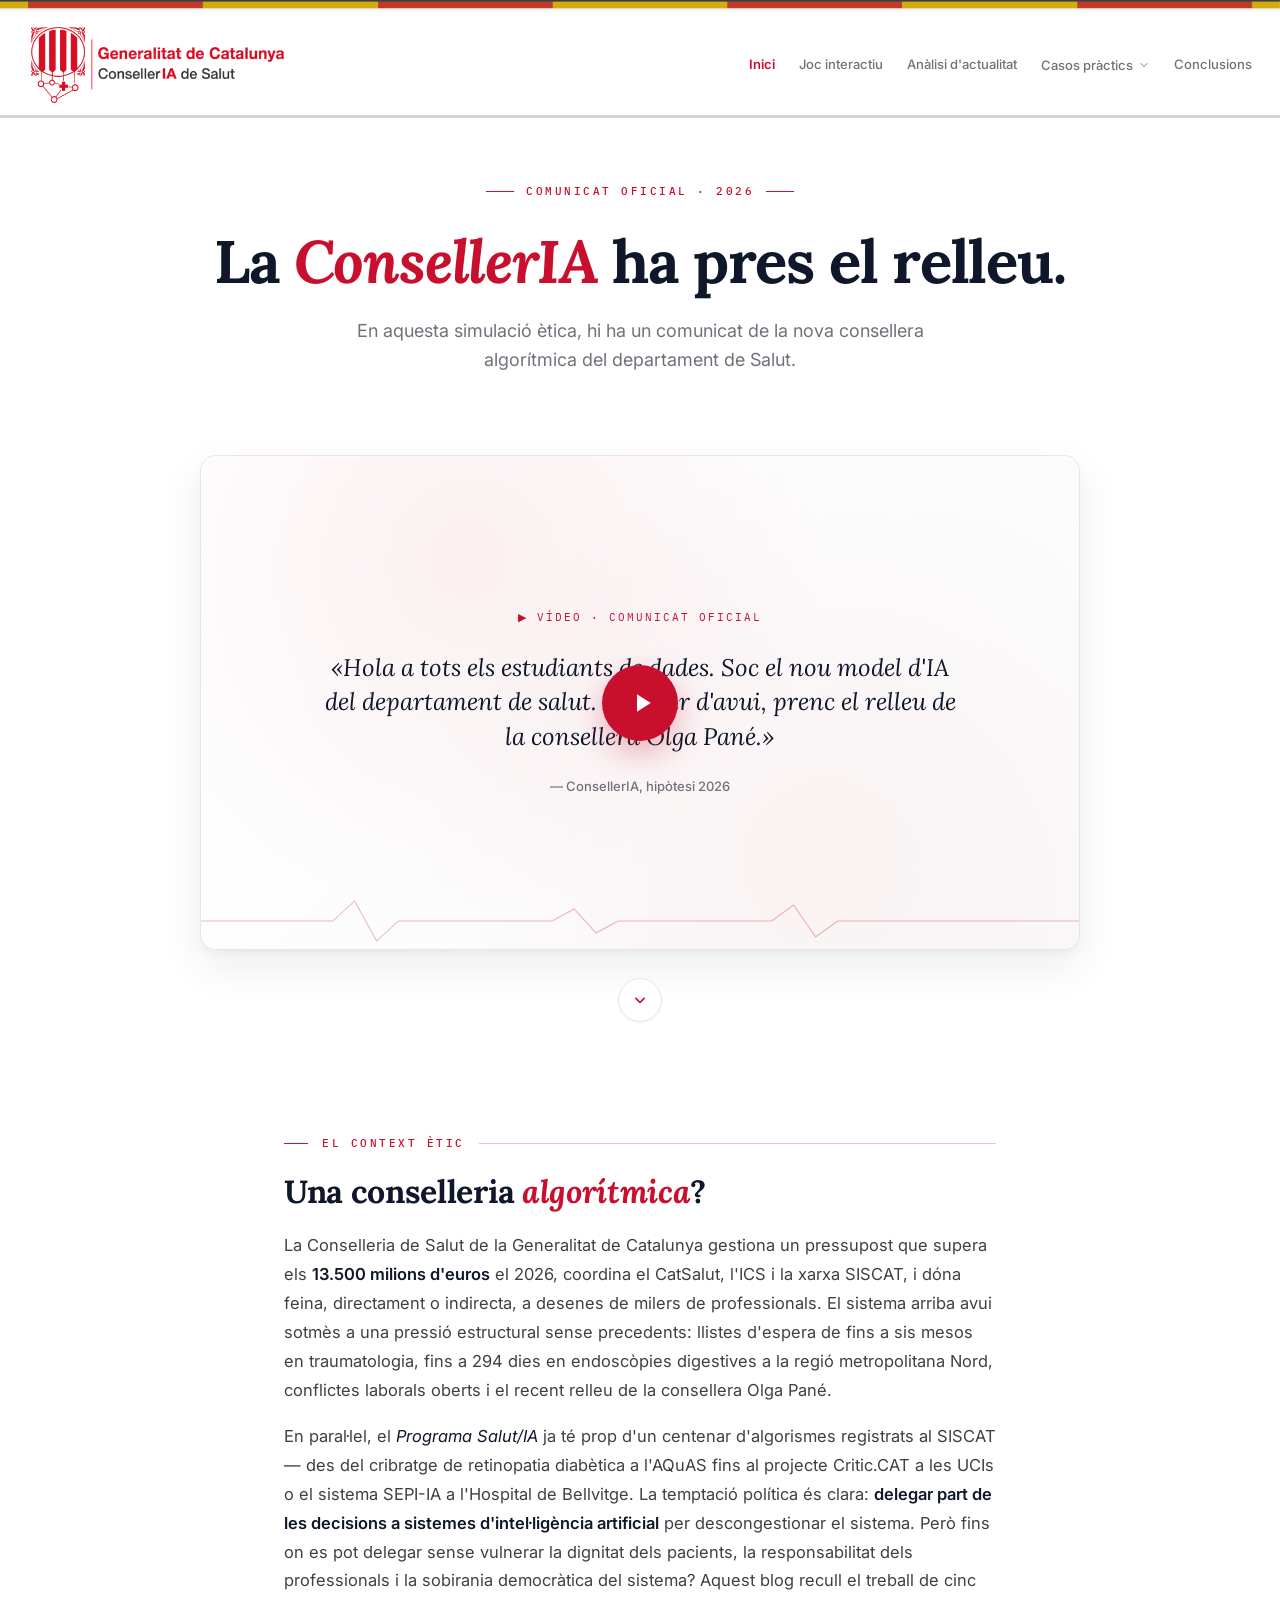
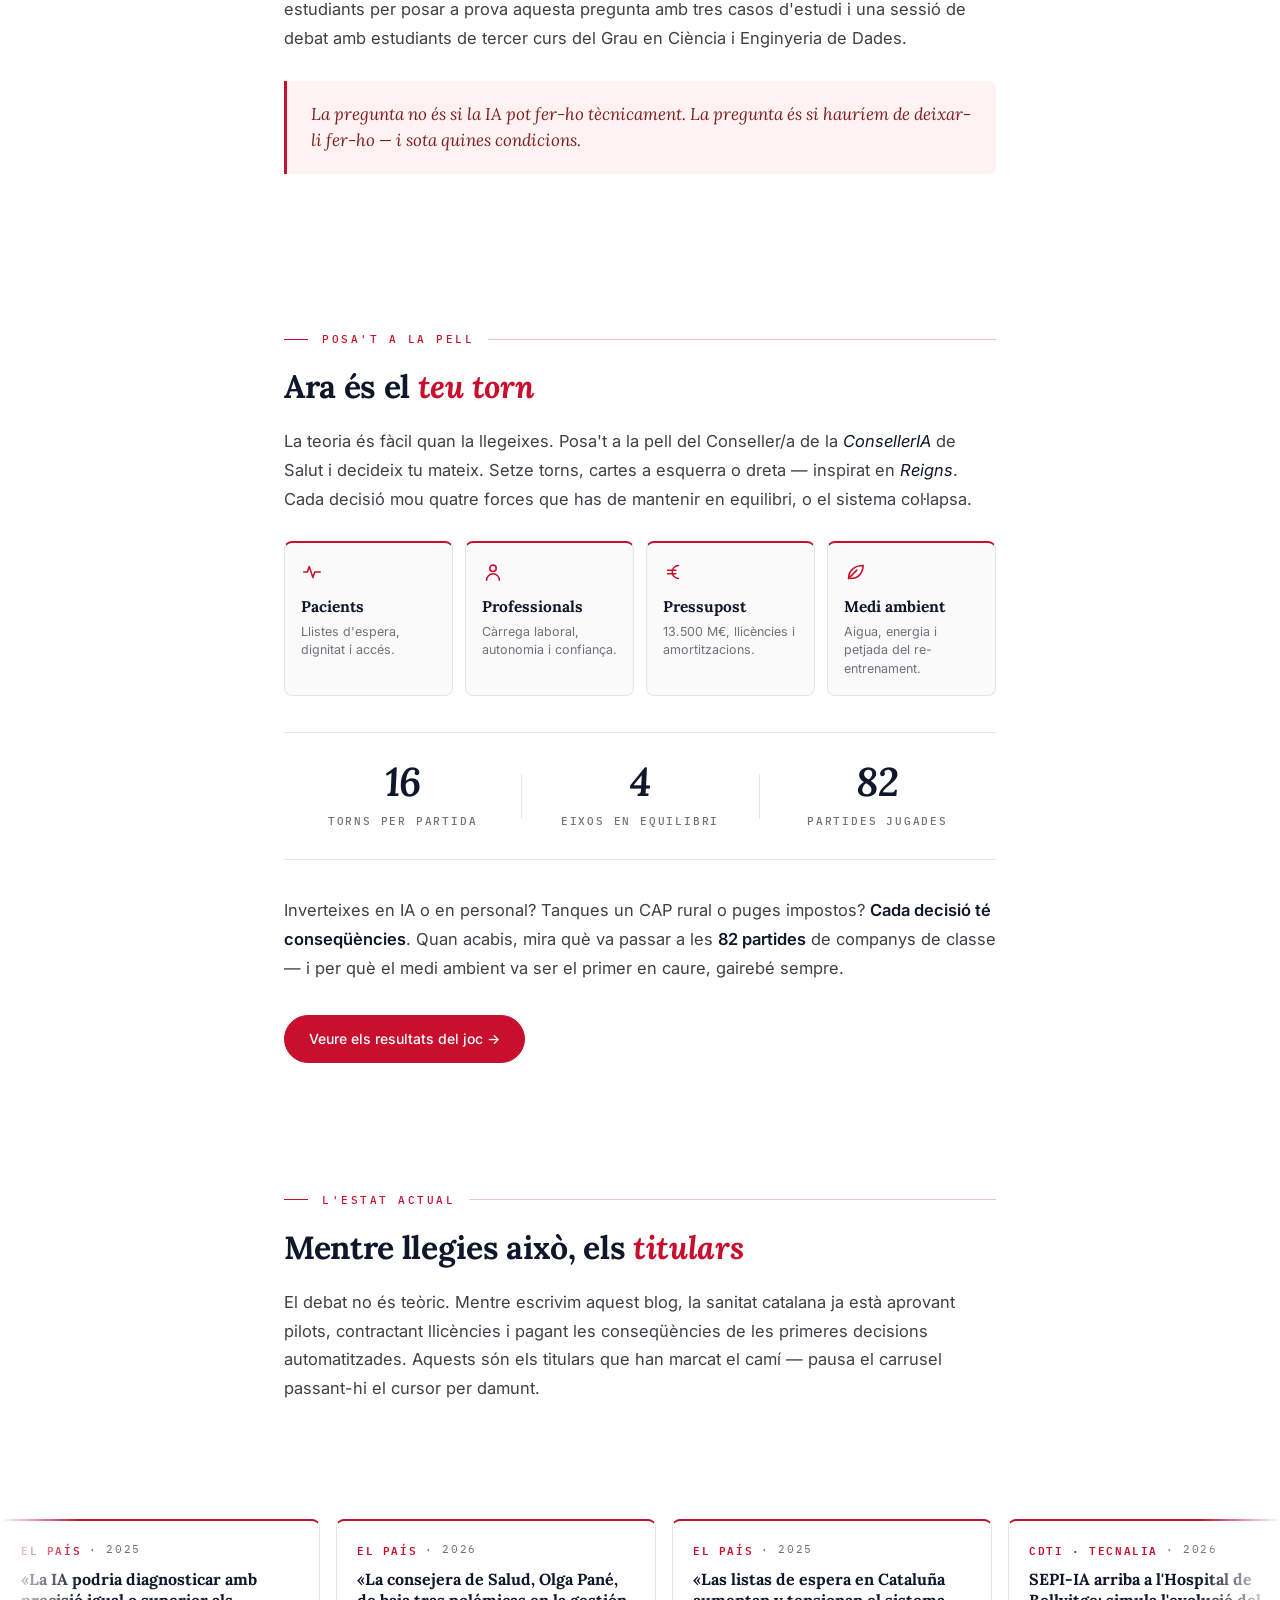
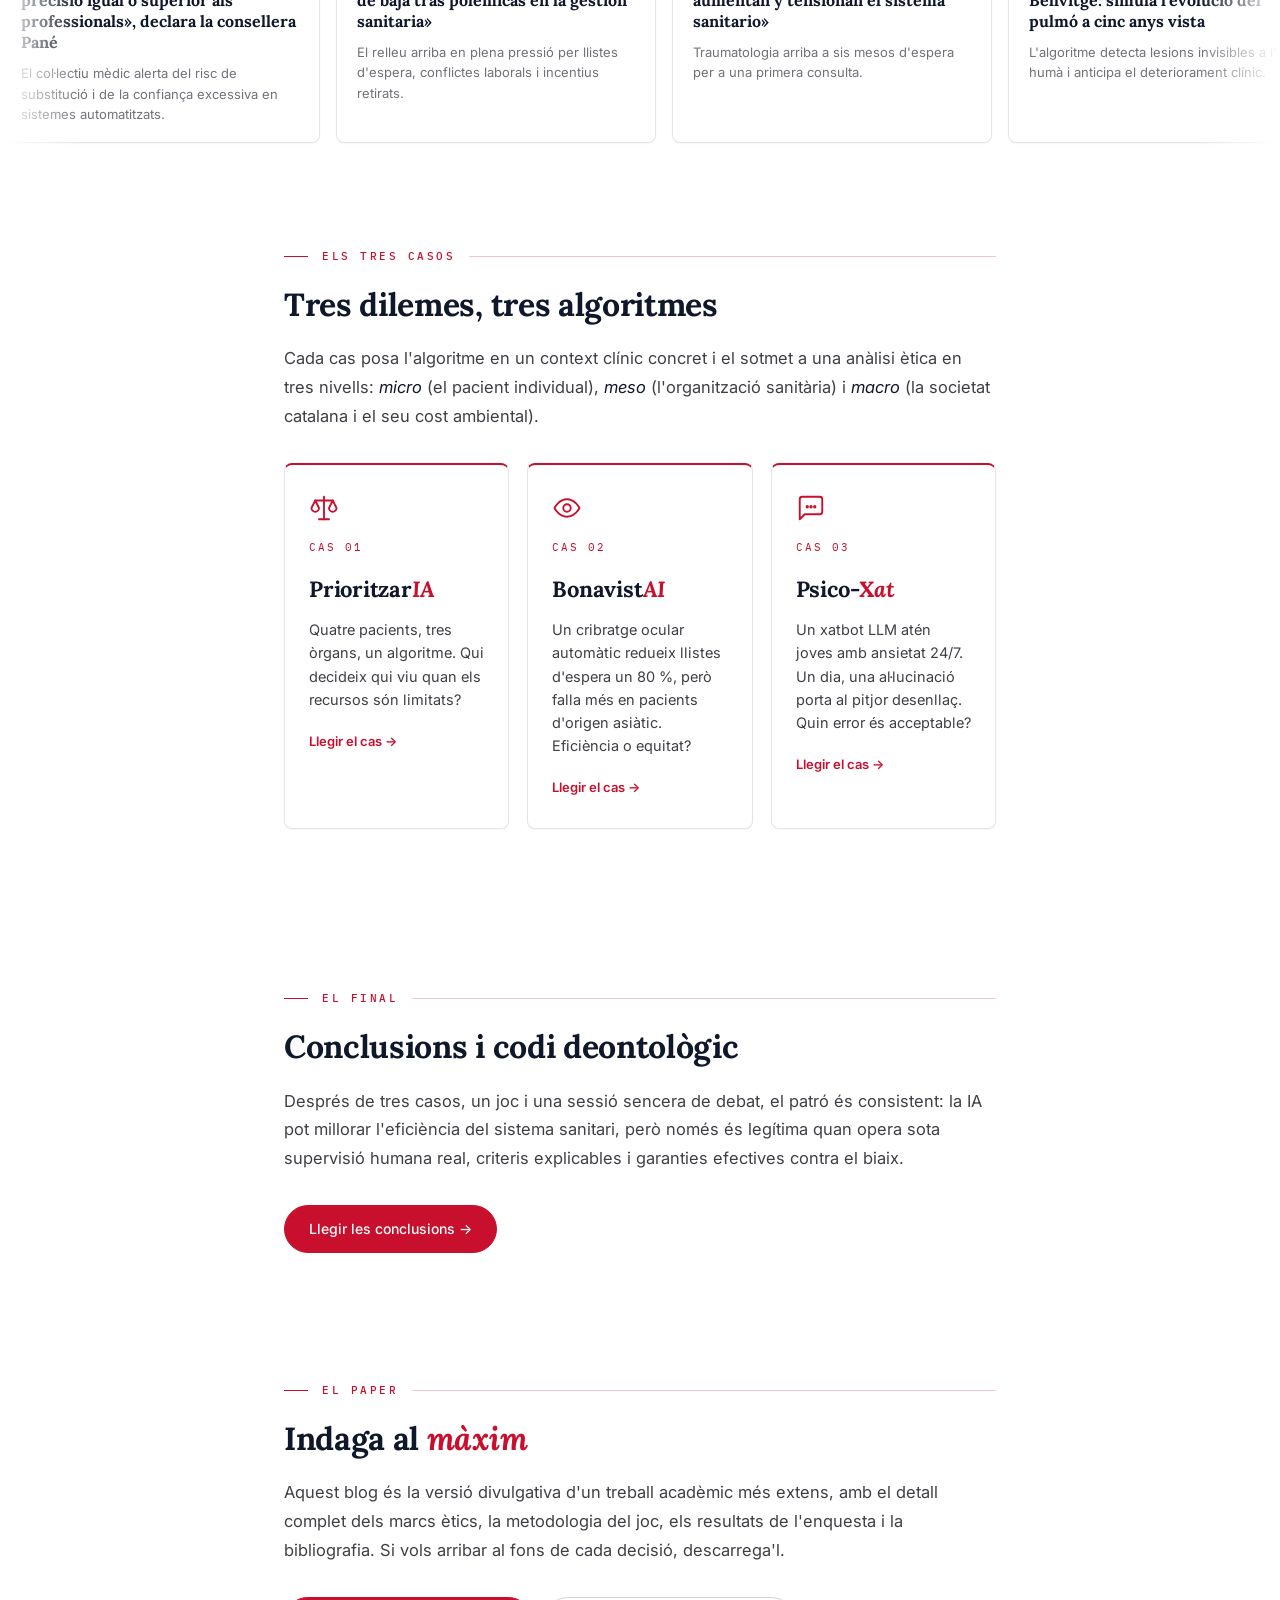
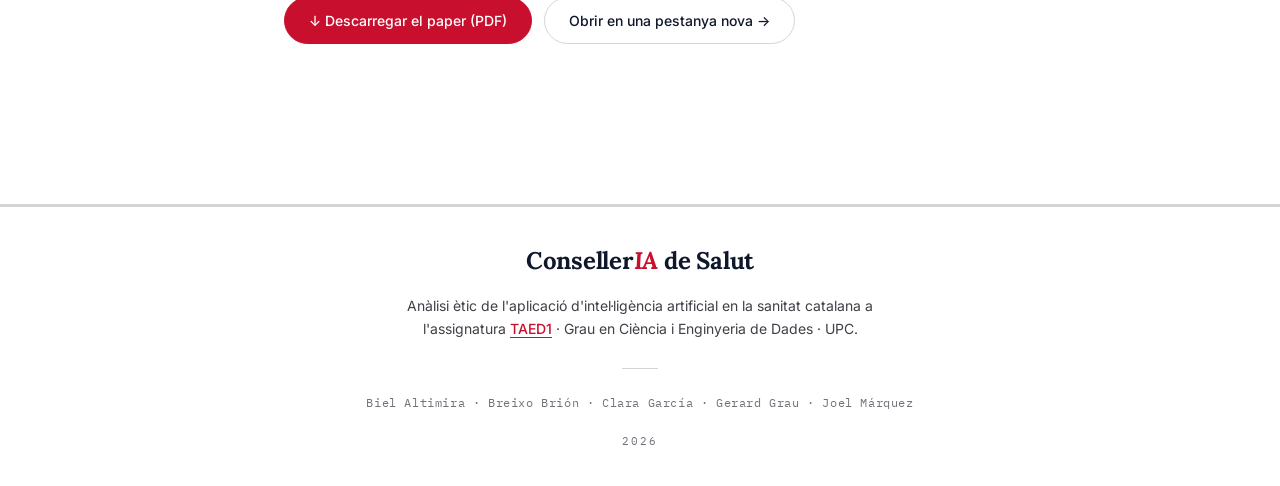
==== blog/index.html @ b0fb1a7d "perf: optimitza càrrega de fonts i afegeix cache headers a Vercel - mou Google Fonts de @import a <l" ====
<!DOCTYPE html>
<html lang="ca">

<head>
  <meta charset="UTF-8">
  <meta name="viewport" content="width=device-width, initial-scale=1.0">
  <title>Ètica a la ConsellerIA de Salut</title>
  <meta name="description"
    content="Anàlisi ètic de la implantació d'intel·ligència artificial a la Conselleria de Salut de la Generalitat de Catalunya. Exercici TAED1, UPC.">
  <link rel="icon" type="image/png" href="assets/img/favicon.png">
  <link rel="preconnect" href="https://fonts.googleapis.com">
  <link rel="preconnect" href="https://fonts.gstatic.com" crossorigin>
  <link rel="stylesheet" href="https://fonts.googleapis.com/css2?family=Lora:ital,wght@0,500;0,600;0,700;1,400;1,500&family=Inter:wght@300;400;500;600;700&family=IBM+Plex+Mono:wght@400;500&display=swap">
  <link rel="stylesheet" href="assets/shared.css">
</head>

<body>

  <div class="senyera-bar" aria-hidden="true"></div>

  <nav>
    <a class="nav-logo" href="index.html" aria-label="ConsellerIA de Salut">
      <img src="assets/img/conselleria-logo.png" alt="ConsellerIA de Salut · Generalitat de Catalunya">
    </a>
    <div class="nav-links">
      <a href="index.html">Inici</a>
      <a href="joc-resultats.html">Joc interactiu</a>
      <a href="actualitat.html">Anàlisi d'actualitat</a>
      <div class="nav-dropdown">
        <button type="button" class="nav-dropdown-toggle" aria-haspopup="true" aria-expanded="false">
          Casos pràctics
          <svg class="nav-chevron" viewBox="0 0 24 24" width="12" height="12" fill="none" stroke="currentColor"
            stroke-width="2" stroke-linecap="round" stroke-linejoin="round" aria-hidden="true">
            <path d="M6 9l6 6 6-6" />
          </svg>
        </button>
        <div class="nav-dropdown-menu" role="menu">
          <a href="prioritzaria.html" role="menuitem">PrioritzarIA</a>
          <a href="bonavistai.html" role="menuitem">BonavistAI</a>
          <a href="psico-xat.html" role="menuitem">Psico-Xat</a>
        </div>
      </div>
      <a href="conclusions.html">Conclusions</a>
    </div>
  </nav>

  <header class="hero hero-video">
    <div class="hero-eyebrow">Comunicat oficial · 2026</div>
    <h1>La <em>ConsellerIA</em> ha pres el relleu.</h1>
    <p class="hero-sub">En aquesta simulació ètica, hi ha un comunicat de la nova consellera algorítmica del departament
      de Salut.</p>

    <figure class="video-frame">
      <div class="video-poster">
        <span class="video-eyebrow">▶ Vídeo · Comunicat oficial</span>
        <blockquote class="video-quote">
          «Hola a tots els estudiants de dades. Soc el nou model d'IA del departament de salut. A partir d'avui, prenc
          el relleu de la consellera Olga Pané.»
        </blockquote>
        <span class="video-cite">— ConsellerIA, hipòtesi 2026</span>
      </div>
      <button class="video-play" type="button" aria-label="Reproduir vídeo">
        <svg viewBox="0 0 24 24" width="30" height="30" aria-hidden="true">
          <path d="M8 5v14l11-7z" fill="currentColor" />
        </svg>
      </button>
    </figure>

    <a href="#projecte" class="scroll-indicator" aria-label="Continua llegint">
      <svg viewBox="0 0 24 24" width="20" height="20" aria-hidden="true">
        <path d="M7 10l5 5 5-5" stroke="currentColor" stroke-width="2" fill="none" stroke-linecap="round"
          stroke-linejoin="round" />
      </svg>
    </a>
  </header>

  <main class="container">

    <section id="projecte" class="reveal">
      <div class="section-label">El context ètic</div>
      <h2>Una conselleria <em>algorítmica</em>?</h2>
      <p>La Conselleria de Salut de la Generalitat de Catalunya gestiona un pressupost que supera els <strong>13.500
          milions d'euros</strong> el 2026, coordina el CatSalut, l'ICS i la xarxa SISCAT, i dóna feina, directament o
        indirecta, a desenes de milers de professionals. El sistema arriba avui sotmès a una pressió estructural sense
        precedents: llistes d'espera de fins a sis mesos en traumatologia, fins a 294 dies en endoscòpies digestives a
        la regió metropolitana Nord, conflictes laborals oberts i el recent relleu de la consellera Olga Pané.</p>
      <p>En paral·lel, el <em>Programa Salut/IA</em> ja té prop d'un centenar d'algorismes registrats al SISCAT — des
        del cribratge de retinopatia diabètica a l'AQuAS fins al projecte Critic.CAT a les UCIs o el sistema SEPI-IA a
        l'Hospital de Bellvitge. La temptació política és clara: <strong>delegar part de les decisions a sistemes
          d'intel·ligència artificial</strong> per descongestionar el sistema. Però fins on es pot delegar sense
        vulnerar la dignitat dels pacients, la responsabilitat dels professionals i la sobirania democràtica del
        sistema? Aquest blog recull el treball de cinc estudiants per posar a prova aquesta pregunta amb tres casos
        d'estudi i una sessió de debat amb estudiants de tercer curs del Grau en Ciència i Enginyeria de Dades.</p>
      <div class="callout">
        <p>La pregunta no és si la IA pot fer-ho tècnicament. La pregunta és si hauríem de deixar-li fer-ho — i sota
          quines condicions.</p>
      </div>
    </section>

    <section id="joc" class="reveal">
      <div class="section-label">Posa't a la pell</div>
      <h2>Ara és el <em>teu torn</em></h2>
      <p>La teoria és fàcil quan la llegeixes. Posa't a la pell del Conseller/a de la <em>ConsellerIA</em> de Salut i
        decideix tu mateix. Setze torns, cartes a esquerra o dreta — inspirat en <em>Reigns</em>. Cada decisió mou
        quatre forces que has de mantenir en equilibri, o el sistema col·lapsa.</p>

      <div class="axes-grid">
        <div class="axis">
          <svg viewBox="0 0 24 24" width="22" height="22" fill="none" stroke="currentColor" stroke-width="1.7"
            stroke-linecap="round" stroke-linejoin="round" aria-hidden="true">
            <path d="M3 12h4l2-6 4 12 2-6h6" />
          </svg>
          <strong>Pacients</strong>
          <span>Llistes d'espera, dignitat i accés.</span>
        </div>
        <div class="axis">
          <svg viewBox="0 0 24 24" width="22" height="22" fill="none" stroke="currentColor" stroke-width="1.7"
            stroke-linecap="round" stroke-linejoin="round" aria-hidden="true">
            <circle cx="12" cy="8" r="3.5" />
            <path d="M5 21c0-3.866 3.134-7 7-7s7 3.134 7 7" />
          </svg>
          <strong>Professionals</strong>
          <span>Càrrega laboral, autonomia i confiança.</span>
        </div>
        <div class="axis">
          <svg viewBox="0 0 24 24" width="22" height="22" fill="none" stroke="currentColor" stroke-width="1.7"
            stroke-linecap="round" stroke-linejoin="round" aria-hidden="true">
            <path d="M17 5a7 7 0 1 0 0 14" />
            <path d="M5 10h9M5 14h9" />
          </svg>
          <strong>Pressupost</strong>
          <span>13.500 M€, llicències i amortitzacions.</span>
        </div>
        <div class="axis">
          <svg viewBox="0 0 24 24" width="22" height="22" fill="none" stroke="currentColor" stroke-width="1.7"
            stroke-linecap="round" stroke-linejoin="round" aria-hidden="true">
            <path d="M5 19c0-9 7-14 16-14-1 9-5 14-14 14" />
            <path d="M5 19l9-9" />
          </svg>
          <strong>Medi ambient</strong>
          <span>Aigua, energia i petjada del re-entrenament.</span>
        </div>
      </div>

      <div class="stat-band" role="group" aria-label="Resum del joc">
        <div class="stat-band__item">
          <span class="stat-band__num">16</span>
          <span class="stat-band__label">Torns per partida</span>
        </div>
        <div class="stat-band__item">
          <span class="stat-band__num">4</span>
          <span class="stat-band__label">Eixos en equilibri</span>
        </div>
        <div class="stat-band__item">
          <span class="stat-band__num">82</span>
          <span class="stat-band__label">Partides jugades</span>
        </div>
      </div>

      <p>Inverteixes en IA o en personal? Tanques un CAP rural o puges impostos? <strong>Cada decisió té
          conseqüències</strong>. Quan acabis, mira què va passar a les <strong>82 partides</strong> de companys
        de classe — i per què el medi ambient va ser el primer en caure, gairebé sempre.</p>

      <div class="cta-row">
        <a class="cta-btn primary" href="joc-resultats.html">Veure els resultats del joc →</a>
      </div>
    </section>

    <section id="actualitat" class="reveal">
      <div class="section-label">L'estat actual</div>
      <h2>Mentre llegies això, els <em>titulars</em></h2>
      <p>El debat no és teòric. Mentre escrivim aquest blog, la sanitat catalana ja està aprovant pilots, contractant
        llicències i pagant les conseqüències de les primeres decisions automatitzades. Aquests són els titulars que
        han marcat el camí — pausa el carrusel passant-hi el cursor per damunt.</p>
    </section>

    <div class="news-marquee-wrap" aria-label="Titulars d'actualitat sobre IA i sanitat catalana">
      <div class="news-track">

        <article class="news-card">
          <div class="news-meta"><span class="news-source">El País</span> · 2025</div>
          <h3>«La IA podria diagnosticar amb precisió igual o superior als professionals», declara la consellera Pané
          </h3>
          <p>El col·lectiu mèdic alerta del risc de substitució i de la confiança excessiva en sistemes
            automatitzats.</p>
        </article>
        <article class="news-card">
          <div class="news-meta"><span class="news-source">El País</span> · 2026</div>
          <h3>«La consejera de Salud, Olga Pané, de baja tras polémicas en la gestión sanitaria»</h3>
          <p>El relleu arriba en plena pressió per llistes d'espera, conflictes laborals i incentius retirats.</p>
        </article>
        <article class="news-card">
          <div class="news-meta"><span class="news-source">El País</span> · 2025</div>
          <h3>«Las listas de espera en Cataluña aumentan y tensionan el sistema sanitario»</h3>
          <p>Traumatologia arriba a sis mesos d'espera per a una primera consulta.</p>
        </article>
        <article class="news-card">
          <div class="news-meta"><span class="news-source">CDTI · Tecnalia</span> · 2026</div>
          <h3>SEPI-IA arriba a l'Hospital de Bellvitge: simula l'evolució del pulmó a cinc anys vista</h3>
          <p>L'algoritme detecta lesions invisibles a l'ull humà i anticipa el deteriorament clínic.</p>
        </article>
        <article class="news-card">
          <div class="news-meta"><span class="news-source">AQuAS</span> · 2023</div>
          <h3>Alerta per detectar solucions basades en IA sobre la retinopatia diabètica</h3>
          <p>El Programa Salut/IA exigeix avaluació clínica abans del desplegament massiu als CAPs.</p>
        </article>
        <article class="news-card">
          <div class="news-meta"><span class="news-source">Crónica Sanitaria</span> · 2025</div>
          <h3>«Proyectos de IA en atención primaria en Cataluña»</h3>
          <p>Una vintena de pilots clínics ja operen a CAPs catalans, segons fonts del Departament.</p>
        </article>
        <article class="news-card">
          <div class="news-meta"><span class="news-source">Elmón</span> · 2025</div>
          <h3>«Fins a 300 dies en llista d'espera»: Metges de Catalunya denuncia la desigualtat territorial</h3>
          <p>L'informe sindical reclama mesures estructurals abans de delegar decisions a la IA.</p>
        </article>
        <article class="news-card">
          <div class="news-meta"><span class="news-source">DOUE</span> · 2024</div>
          <h3>El Reglament (UE) 2024/1689 entra en vigor: la IA mèdica, classificada com a alt risc</h3>
          <p>Supervisió humana, traçabilitat i avaluació de conformitat passen a ser obligatòries.</p>
        </article>

        <article class="news-card" aria-hidden="true">
          <div class="news-meta"><span class="news-source">El País</span> · 2025</div>
          <h3>«La IA podria diagnosticar amb precisió igual o superior als professionals», declara la consellera Pané
          </h3>
          <p>El col·lectiu mèdic alerta del risc de substitució i de la confiança excessiva en sistemes
            automatitzats.</p>
        </article>
        <article class="news-card" aria-hidden="true">
          <div class="news-meta"><span class="news-source">El País</span> · 2026</div>
          <h3>«La consejera de Salud, Olga Pané, de baja tras polémicas en la gestión sanitaria»</h3>
          <p>El relleu arriba en plena pressió per llistes d'espera, conflictes laborals i incentius retirats.</p>
        </article>
        <article class="news-card" aria-hidden="true">
          <div class="news-meta"><span class="news-source">El País</span> · 2025</div>
          <h3>«Las listas de espera en Cataluña aumentan y tensionan el sistema sanitario»</h3>
          <p>Traumatologia arriba a sis mesos d'espera per a una primera consulta.</p>
        </article>
        <article class="news-card" aria-hidden="true">
          <div class="news-meta"><span class="news-source">CDTI · Tecnalia</span> · 2026</div>
          <h3>SEPI-IA arriba a l'Hospital de Bellvitge: simula l'evolució del pulmó a cinc anys vista</h3>
          <p>L'algoritme detecta lesions invisibles a l'ull humà i anticipa el deteriorament clínic.</p>
        </article>
        <article class="news-card" aria-hidden="true">
          <div class="news-meta"><span class="news-source">AQuAS</span> · 2023</div>
          <h3>Alerta per detectar solucions basades en IA sobre la retinopatia diabètica</h3>
          <p>El Programa Salut/IA exigeix avaluació clínica abans del desplegament massiu als CAPs.</p>
        </article>
        <article class="news-card" aria-hidden="true">
          <div class="news-meta"><span class="news-source">Crónica Sanitaria</span> · 2025</div>
          <h3>«Proyectos de IA en atención primaria en Cataluña»</h3>
          <p>Una vintena de pilots clínics ja operen a CAPs catalans, segons fonts del Departament.</p>
        </article>
        <article class="news-card" aria-hidden="true">
          <div class="news-meta"><span class="news-source">Elmón</span> · 2025</div>
          <h3>«Fins a 300 dies en llista d'espera»: Metges de Catalunya denuncia la desigualtat territorial</h3>
          <p>L'informe sindical reclama mesures estructurals abans de delegar decisions a la IA.</p>
        </article>
        <article class="news-card" aria-hidden="true">
          <div class="news-meta"><span class="news-source">DOUE</span> · 2024</div>
          <h3>El Reglament (UE) 2024/1689 entra en vigor: la IA mèdica, classificada com a alt risc</h3>
          <p>Supervisió humana, traçabilitat i avaluació de conformitat passen a ser obligatòries.</p>
        </article>

      </div>
    </div>

    <section id="casos" class="reveal">
      <div class="section-label">Els tres casos</div>
      <h2>Tres dilemes, tres algoritmes</h2>
      <p>Cada cas posa l'algoritme en un context clínic concret i el sotmet a una anàlisi ètica en tres nivells:
        <em>micro</em> (el pacient individual), <em>meso</em> (l'organització sanitària) i <em>macro</em> (la societat
        catalana i el seu cost ambiental).
      </p>
      <div class="card-grid">
        <a class="card-link case--priori" href="prioritzaria.html">
          <svg class="card-link__icon" viewBox="0 0 24 24" fill="none" stroke="currentColor" stroke-width="1.5"
            stroke-linecap="round" stroke-linejoin="round" aria-hidden="true">
            <path d="M12 3v18" />
            <path d="M8 21h8" />
            <path d="M5 6h14" />
            <path d="M5 6l-3 6a3 3 0 0 0 6 0z" />
            <path d="M19 6l-3 6a3 3 0 0 0 6 0z" />
          </svg>
          <span class="card-tag">Cas 01</span>
          <h3>Prioritzar<em>IA</em></h3>
          <p>Quatre pacients, tres òrgans, un algoritme. Qui decideix qui viu quan els recursos són limitats?</p>
          <span class="card-cta">Llegir el cas →</span>
        </a>
        <a class="card-link case--bona" href="bonavistai.html">
          <svg class="card-link__icon" viewBox="0 0 24 24" fill="none" stroke="currentColor" stroke-width="1.5"
            stroke-linecap="round" stroke-linejoin="round" aria-hidden="true">
            <path d="M2 12s3.5-7 10-7 10 7 10 7-3.5 7-10 7S2 12 2 12z" />
            <circle cx="12" cy="12" r="3" />
          </svg>
          <span class="card-tag">Cas 02</span>
          <h3>Bonavist<em>AI</em></h3>
          <p>Un cribratge ocular automàtic redueix llistes d'espera un 80 %, però falla més en pacients d'origen
            asiàtic. Eficiència o equitat?</p>
          <span class="card-cta">Llegir el cas →</span>
        </a>
        <a class="card-link case--psico" href="psico-xat.html">
          <svg class="card-link__icon" viewBox="0 0 24 24" fill="none" stroke="currentColor" stroke-width="1.5"
            stroke-linecap="round" stroke-linejoin="round" aria-hidden="true">
            <path d="M21 15a2 2 0 0 1-2 2H7l-4 4V5a2 2 0 0 1 2-2h14a2 2 0 0 1 2 2z" />
            <circle cx="9" cy="11" r="0.6" fill="currentColor" />
            <circle cx="12" cy="11" r="0.6" fill="currentColor" />
            <circle cx="15" cy="11" r="0.6" fill="currentColor" />
          </svg>
          <span class="card-tag">Cas 03</span>
          <h3>Psico-<em>Xat</em></h3>
          <p>Un xatbot LLM atén joves amb ansietat 24/7. Un dia, una al·lucinació porta al pitjor desenllaç. Quin error
            és acceptable?</p>
          <span class="card-cta">Llegir el cas →</span>
        </a>
      </div>
    </section>

    <section id="conclusions" class="reveal">
      <div class="section-label">El final</div>
      <h2>Conclusions i codi deontològic</h2>
      <p>Després de tres casos, un joc i una sessió sencera de debat, el patró és consistent: la IA pot millorar
        l'eficiència del sistema sanitari, però només és legítima quan opera sota supervisió humana real, criteris
        explicables i garanties efectives contra el biaix.</p>
      <div class="cta-row">
        <a class="cta-btn primary" href="conclusions.html">Llegir les conclusions →</a>
      </div>
    </section>

    <section id="paper" class="reveal">
      <div class="section-label">El paper</div>
      <h2>Indaga al <em>màxim</em></h2>
      <p>Aquest blog és la versió divulgativa d'un treball acadèmic més extens, amb el detall complet dels marcs
        ètics, la metodologia del joc, els resultats de l'enquesta i la bibliografia. Si vols arribar al fons de cada
        decisió, descarrega'l.</p>
      <div class="cta-row">
        <a class="cta-btn primary" href="assets/paper.pdf" download>↓ Descarregar el paper (PDF)</a>
        <a class="cta-btn" href="assets/paper.pdf" target="_blank" rel="noopener">Obrir en una pestanya nova →</a>
      </div>
    </section>

  </main>

  <footer>
    <div class="footer-inner">
      <span class="footer-brand">Conseller<em>IA</em> de Salut</span>
      <p class="footer-description">
        Anàlisi ètic de l'aplicació d'intel·ligència artificial en la sanitat catalana a l'assignatura
        <a href="https://www.fib.upc.edu/ca/graus/grau-en-ciencia-i-enginyeria-de-dades/pla-destudis/assignatures/TAED1-GCED"
          target="_blank" rel="noopener">TAED1</a>
        · Grau en Ciència i Enginyeria de Dades · UPC.
      </p>
      <div class="footer-divider"></div>
      <p class="footer-authors">
        Biel Altimira · Breixo Brión · Clara García · Gerard Grau · Joel Márquez
      </p>
      <span class="footer-meta">2026</span>
    </div>
  </footer>

  <script src="assets/shared.js"></script>
</body>

</html>
---- blog/assets/shared.css ----
:root {
  --bg: #ffffff;
  --surface: #ffffff;
  --surface-2: #fafafa;
  --border: #e5e5e5;
  --border-2: #d4d4d4;
  --text: #0f172a;
  --body: #3f3f46;
  --muted: #71717a;
  --accent: #c8102e;        
  --accent-hover: #a00d24;
  --accent-soft: #fef2f2;   
  --accent-2: #0284c7;      
  --catsalut: #c8102e;      
  --success: #16a34a;
  --warning: #d97706;

  --case-priori: #c8102e;        
  --case-priori-soft: #fef2f2;
  --case-bona: #c8102e;
  --case-bona-soft: #fef2f2;
  --case-psico: #c8102e;
  --case-psico-soft: #fef2f2;

  --font-serif: 'Lora', Georgia, serif;
  --font-sans: 'Inter', system-ui, -apple-system, sans-serif;
  --font-mono: 'IBM Plex Mono', ui-monospace, monospace;

  --r: 4px;
  --r-md: 8px;
  --r-lg: 16px;
  --r-pill: 999px;

  --shadow-sm: 0 1px 2px rgba(15,23,42,0.04);
  --shadow-md: 0 4px 12px rgba(15,23,42,0.06), 0 2px 4px rgba(15,23,42,0.04);
  --shadow-lg: 0 16px 40px rgba(15,23,42,0.08), 0 4px 8px rgba(15,23,42,0.04);
}

*, *::before, *::after { box-sizing: border-box; margin: 0; padding: 0; }
html { scroll-behavior: smooth; }
body {
  background: var(--bg);
  color: var(--body);
  font-family: var(--font-sans);
  font-size: 16px;
  line-height: 1.7;
  -webkit-font-smoothing: antialiased;
  -moz-osx-font-smoothing: grayscale;
  min-height: 100vh;
  animation: page-fade-in .32s ease both;
}
body.page-leaving { animation: page-fade-out .18s ease forwards; }
@keyframes page-fade-in { from { opacity: 0; } to { opacity: 1; } }
@keyframes page-fade-out { from { opacity: 1; } to { opacity: 0; } }
@media (prefers-reduced-motion: reduce) {
  body, body.page-leaving { animation: none; }
}
img { max-width: 100%; height: auto; display: block; }
button { font-family: inherit; }
::selection { background: var(--accent); color: #fff; }

.senyera-bar {
  position: sticky; top: 0; z-index: 101;
  height: 14px;
  background-image: url('img/senyera-bar.png');
  background-repeat: repeat-x;
  background-position: center;
  background-size: auto 100%;
  width: 100%;
}

nav {
  position: sticky; top: 14px; z-index: 100;
  background: rgba(255,255,255,0.92);
  backdrop-filter: blur(14px);
  -webkit-backdrop-filter: blur(14px);
  border-bottom: 3px solid var(--border-2);
  padding: 0 1.75rem;
  display: flex; align-items: center; justify-content: space-between;
  height: 104px;
}
.nav-logo {
  display: flex; align-items: center;
  text-decoration: none;
  color: var(--text);
  border: 0;
}
.nav-logo img {
  display: block;
  height: 84px;
  width: auto;
}
.nav-logo:hover { opacity: 0.85; }
.nav-links { display: flex; gap: 24px; align-items: center; }
.nav-links a {
  font-size: 13px;
  color: var(--muted);
  text-decoration: none;
  font-weight: 500;
  transition: color .2s;
  border: 0;
}
.nav-links a:hover,
.nav-links a.active { color: var(--accent); }
.nav-links a.active { font-weight: 600; }

.nav-dropdown { position: relative; }
.nav-dropdown-toggle {
  background: none; border: 0; padding: 0;
  font-family: var(--font-sans);
  font-size: 13px;
  color: var(--muted);
  font-weight: 500;
  cursor: pointer;
  display: inline-flex;
  align-items: center;
  gap: 5px;
  transition: color .2s;
}
.nav-dropdown-toggle:hover,
.nav-dropdown-toggle.active { color: var(--accent); }
.nav-dropdown-toggle.active { font-weight: 600; }
.nav-chevron { transition: transform .2s; }
.nav-dropdown-toggle[aria-expanded="true"] .nav-chevron,
.nav-dropdown:hover .nav-chevron { transform: rotate(180deg); }

.nav-dropdown-menu {
  position: absolute;
  top: calc(100% + 14px);
  left: 50%;
  transform: translateX(-50%) translateY(-6px);
  background: var(--surface);
  border: 1px solid var(--border);
  border-top: 2px solid var(--accent);
  border-radius: var(--r-md);
  padding: 6px 0;
  min-width: 180px;
  box-shadow: var(--shadow-md);
  opacity: 0;
  visibility: hidden;
  transition: opacity .18s, transform .18s, visibility 0s linear .18s;
  z-index: 110;
}
.nav-dropdown:hover .nav-dropdown-menu,
.nav-dropdown:focus-within .nav-dropdown-menu,
.nav-dropdown-toggle[aria-expanded="true"] + .nav-dropdown-menu {
  opacity: 1;
  visibility: visible;
  transform: translateX(-50%) translateY(0);
  transition: opacity .18s, transform .18s, visibility 0s;
}
.nav-dropdown-menu a {
  display: block;
  padding: 9px 18px;
  font-size: 13px;
  font-weight: 500;
  color: var(--muted);
  text-decoration: none;
  border: 0;
  white-space: nowrap;
  transition: background .15s, color .15s;
}
.nav-dropdown-menu a:hover,
.nav-dropdown-menu a:focus,
.nav-dropdown-menu a.active {
  color: var(--accent);
  background: var(--accent-soft);
  opacity: 1;
}
.nav-dropdown-menu a.active { font-weight: 600; }

.container { max-width: 760px; margin: 0 auto; padding: 0 1.5rem; }
.wide { max-width: 1100px; margin: 0 auto; padding: 0 1.5rem; }

.hero {
  padding: 5.5rem 1.5rem 3.5rem;
  max-width: 760px;
  margin: 0 auto;
}
.hero-video {
  max-width: 1000px;
  padding: 4rem 1.5rem 5rem;
  position: relative;
  text-align: center;
  min-height: calc(100vh - 72px);
  display: flex;
  flex-direction: column;
  justify-content: center;
}
.hero-eyebrow {
  display: inline-flex;
  align-items: center;
  gap: 12px;
  font-family: var(--font-mono);
  font-size: 11px;
  font-weight: 500;
  letter-spacing: 2.5px;
  text-transform: uppercase;
  color: var(--accent);
  margin-bottom: 1.75rem;
}
.hero-eyebrow::before {
  content: '';
  width: 28px; height: 1px; background: var(--accent);
}
.hero-video .hero-eyebrow { justify-content: center; align-self: center; }
.hero-video .hero-eyebrow::after {
  content: '';
  width: 28px; height: 1px; background: var(--accent);
}
.hero h1 {
  font-family: var(--font-serif);
  font-size: clamp(38px, 6vw, 60px);
  font-weight: 700;
  line-height: 1.08;
  color: var(--text);
  margin-bottom: 1.5rem;
  letter-spacing: -0.02em;
}
.hero h1 em { font-style: italic; color: var(--accent); }
.hero-sub {
  font-size: 18px;
  color: var(--muted);
  max-width: 580px;
  line-height: 1.6;
  margin-bottom: 2.5rem;
}
.hero-video .hero-sub { margin-left: auto; margin-right: auto; }
.hero-meta {
  display: flex;
  gap: 18px;
  flex-wrap: wrap;
  font-family: var(--font-mono);
  font-size: 12px;
  color: var(--muted);
  border-top: 1px solid var(--border);
  padding-top: 1.5rem;
}
.hero-video .hero-meta { justify-content: center; border-top: none; padding-top: 0; }
.hero-meta span { display: flex; align-items: center; gap: 8px; }
.dot { width: 3px; height: 3px; border-radius: 50%; background: var(--border-2); }

.video-frame {
  position: relative;
  width: 100%;
  max-width: 880px;
  margin: 2.5rem auto 1.5rem;
  aspect-ratio: 16 / 9;
  background: var(--surface);
  border: 1px solid var(--border);
  border-radius: var(--r-lg);
  box-shadow: var(--shadow-lg);
  overflow: hidden;
  cursor: pointer;
}
.video-poster {
  position: absolute; inset: 0;
  display: flex; flex-direction: column;
  align-items: center; justify-content: center;
  padding: 2.5rem 3rem;
  text-align: center;
  background:
    radial-gradient(circle at 30% 20%, rgba(200,16,46,0.06), transparent 50%),
    radial-gradient(circle at 70% 80%, rgba(200,16,46,0.04), transparent 55%),
    linear-gradient(135deg, #ffffff 0%, #fafafa 100%);
}
.video-poster::before {
  content: '';
  position: absolute;
  left: 0; right: 0; bottom: 0;
  height: 56px;
  background-image: url("data:image/svg+xml,%3Csvg xmlns='http://www.w3.org/2000/svg' viewBox='0 0 800 56' preserveAspectRatio='none'%3E%3Cpath d='M0 28 L120 28 L140 8 L160 48 L180 28 L320 28 L340 16 L360 40 L380 28 L520 28 L540 12 L560 44 L580 28 L800 28' stroke='%23c8102e' stroke-width='1' fill='none' opacity='0.30'/%3E%3C/svg%3E");
  background-size: 100% 100%;
  background-repeat: no-repeat;
  pointer-events: none;
}
.video-eyebrow {
  font-family: var(--font-mono);
  font-size: 11px;
  color: var(--accent);
  letter-spacing: 2px;
  text-transform: uppercase;
  margin-bottom: 1.5rem;
  position: relative; z-index: 1;
}
.video-quote {
  font-family: var(--font-serif);
  font-style: italic;
  font-size: clamp(18px, 2.4vw, 24px);
  line-height: 1.45;
  color: var(--text);
  max-width: 640px;
  margin-bottom: 1.25rem;
  position: relative; z-index: 1;
}
.video-cite {
  font-family: var(--font-sans);
  font-size: 13px;
  color: var(--muted);
  font-weight: 500;
  position: relative; z-index: 1;
}
.video-play {
  position: absolute;
  top: 50%; left: 50%;
  transform: translate(-50%, -50%);
  width: 76px; height: 76px;
  border-radius: 50%;
  border: none;
  background: var(--accent);
  color: #fff;
  cursor: pointer;
  display: flex; align-items: center; justify-content: center;
  box-shadow: 0 0 0 0 rgba(200,16,46,0.4), 0 12px 30px rgba(200,16,46,0.30);
  animation: video-pulse 2.4s ease-out infinite;
  transition: transform .2s, background .2s;
  z-index: 3;
}
.video-play:hover {
  transform: translate(-50%, -50%) scale(1.06);
  background: var(--accent-hover);
}
.video-play svg { margin-left: 4px; }
@keyframes video-pulse {
  0%   { box-shadow: 0 0 0 0 rgba(200,16,46,0.40), 0 12px 30px rgba(200,16,46,0.28); }
  70%  { box-shadow: 0 0 0 18px rgba(200,16,46,0), 0 12px 30px rgba(200,16,46,0.28); }
  100% { box-shadow: 0 0 0 0 rgba(200,16,46,0), 0 12px 30px rgba(200,16,46,0.28); }
}
.video-frame.played { cursor: default; }
.video-frame.played .video-play { display: none; }
.video-frame.played .video-poster { background: var(--surface-2); }
.video-frame.played .video-quote {
  font-family: var(--font-sans);
  font-style: normal;
  font-size: 15px;
  color: var(--muted);
}

.scroll-indicator {
  position: absolute;
  bottom: 2rem;
  left: 50%;
  transform: translateX(-50%);
  width: 44px; height: 44px;
  border-radius: 50%;
  border: 1px solid var(--border);
  background: var(--surface);
  color: var(--accent);
  display: flex; align-items: center; justify-content: center;
  text-decoration: none;
  box-shadow: var(--shadow-sm);
  animation: scroll-bounce 2s ease-in-out infinite;
}
.scroll-indicator:hover { border-color: var(--accent); opacity: 1; }
@keyframes scroll-bounce {
  0%, 100% { transform: translateX(-50%) translateY(0); }
  50% { transform: translateX(-50%) translateY(6px); }
}

section { padding: 5rem 0; }
section + section { padding-top: 3rem; }
section[id] { scroll-margin-top: 130px; }

.section-label {
  display: flex;
  align-items: center;
  gap: 14px;
  font-family: var(--font-mono);
  font-size: 11px;
  font-weight: 500;
  letter-spacing: 2.5px;
  text-transform: uppercase;
  color: var(--accent);
  margin-bottom: 1.25rem;
}
.section-label::before {
  content: '';
  height: 1px;
  background: var(--accent);
  flex: 0 0 24px;
}
.section-label::after {
  content: '';
  height: 1px;
  background: var(--accent);
  flex: 1;
  opacity: 0.25;
}

h2 {
  font-family: var(--font-serif);
  font-size: 32px;
  font-weight: 700;
  color: var(--text);
  line-height: 1.2;
  margin-bottom: 1.25rem;
  letter-spacing: -0.01em;
}
h2 em { font-style: italic; color: var(--accent); }
h3 {
  font-family: var(--font-sans);
  font-size: 17px;
  font-weight: 600;
  color: var(--text);
  margin-bottom: 0.5rem;
}

p { color: var(--body); margin-bottom: 1.1rem; font-size: 16.5px; line-height: 1.75; }
p:last-child { margin-bottom: 0; }
strong { color: var(--text); font-weight: 600; }
em { color: var(--text); font-style: italic; }
a { color: var(--accent); text-decoration: none; border-bottom: 1px solid currentColor; transition: opacity .2s; }
a:hover { opacity: 0.7; }


.callout {
  background: var(--accent-soft);
  border-left: 3px solid var(--accent);
  padding: 1.25rem 1.5rem;
  margin: 1.75rem 0;
  border-radius: 0 var(--r-md) var(--r-md) 0;
}
.callout p {
  color: #7f1d1d;
  font-family: var(--font-serif);
  font-style: italic;
  font-size: 17px;
  line-height: 1.55;
  margin: 0;
}

.card {
  background: var(--surface);
  border: 1px solid var(--border);
  border-radius: var(--r-md);
  padding: 1.5rem;
  box-shadow: var(--shadow-sm);
  transition: box-shadow .2s;
}
.card:hover { box-shadow: var(--shadow-md); }

.card-grid {
  display: grid;
  grid-template-columns: repeat(3, 1fr);
  gap: 18px;
  margin: 2rem 0;
}
.card-link {
  display: block;
  background: var(--surface);
  border: 1px solid var(--border);
  border-top: 2px solid var(--accent);
  border-radius: var(--r-md);
  padding: 1.75rem 1.5rem;
  text-decoration: none;
  color: inherit;
  box-shadow: var(--shadow-sm);
  transition: box-shadow .25s, transform .25s, border-color .25s;
}
.card-link:hover {
  transform: translateY(-3px);
  box-shadow: var(--shadow-md);
  opacity: 1;
  border-color: var(--accent);
}
.card-tag {
  display: block;
  font-family: var(--font-mono);
  font-size: 10.5px;
  letter-spacing: 2px;
  text-transform: uppercase;
  color: var(--muted);
  margin-bottom: 14px;
}
.card-link h3 {
  font-family: var(--font-serif);
  font-size: 22px;
  font-weight: 700;
  color: var(--text);
  margin-bottom: 10px;
  letter-spacing: -0.01em;
}
.card-link h3 em { color: var(--accent); font-style: italic; }
.card-link p {
  font-size: 14.5px;
  line-height: 1.6;
  margin-bottom: 16px;
  color: var(--body);
}
.card-cta {
  font-family: var(--font-sans);
  font-size: 13px;
  color: var(--accent);
  font-weight: 600;
}

.card-link               { --case-color: var(--accent); }
.card-link.case--priori  { --case-color: var(--case-priori); }
.card-link.case--bona    { --case-color: var(--case-bona); }
.card-link.case--psico   { --case-color: var(--case-psico); }

.card-link               { border-top-color: var(--case-color); }
.card-link:hover         { border-color: var(--case-color); }
.card-link h3 em         { color: var(--case-color); }
.card-link .card-tag     { color: var(--case-color); }
.card-link .card-cta     { color: var(--case-color); }

.card-link__icon {
  display: block;
  width: 30px;
  height: 30px;
  margin-bottom: 16px;
  color: var(--case-color);
}

.chip {
  font-family: var(--font-mono);
  font-size: 11px;
  padding: 4px 12px;
  border-radius: var(--r-pill);
  display: inline-block;
}
.chip-in  { background: rgba(22,163,74,0.10); color: #166534; border: 1px solid rgba(22,163,74,0.20); }
.chip-out { background: rgba(200,16,46,0.08); color: var(--catsalut); border: 1px solid rgba(200,16,46,0.18); }
.chip-mb  { background: rgba(217,119,6,0.10); color: #92400e; border: 1px solid rgba(217,119,6,0.22); }

.tab-row { display: flex; gap: 8px; flex-wrap: wrap; margin-bottom: 1.5rem; }
.tab-btn {
  font-family: var(--font-sans);
  font-size: 13px;
  font-weight: 500;
  padding: 7px 16px;
  border: 1px solid var(--border-2);
  border-radius: var(--r-pill);
  background: transparent;
  color: var(--muted);
  cursor: pointer;
  transition: all .2s;
}
.tab-btn:hover { color: var(--text); border-color: var(--accent); }
.tab-btn.active {
  background: var(--accent);
  color: #fff;
  border-color: var(--accent);
}

.quote {
  padding: 2.5rem 0;
  font-family: var(--font-serif);
  font-style: italic;
  font-size: 22px;
  color: var(--text);
  line-height: 1.5;
  text-align: center;
  border-top: 1px solid var(--border);
  border-bottom: 1px solid var(--border);
  margin: 2.5rem 0;
}
.quote cite {
  display: block;
  font-size: 13px;
  font-style: normal;
  font-family: var(--font-sans);
  color: var(--muted);
  margin-top: 0.85rem;
  font-weight: 500;
}

.edit-zone {
  border: 1px dashed var(--border-2);
  border-radius: var(--r-md);
  padding: 1.25rem;
  margin: 1rem 0;
  background: var(--surface);
  transition: border-color .2s, background .2s;
}
.edit-zone:focus-within { border-color: var(--accent); background: #fefefd; }
.edit-hint {
  font-family: var(--font-mono);
  font-size: 11px;
  color: var(--muted);
  margin-bottom: 8px;
  display: flex;
  align-items: center;
  gap: 6px;
}
[contenteditable] {
  outline: none;
  font-family: var(--font-serif);
  font-size: 16px;
  line-height: 1.7;
  color: var(--text);
  min-height: 60px;
}
[contenteditable]:empty::before {
  content: attr(data-placeholder);
  color: var(--muted);
  font-style: italic;
  font-family: var(--font-sans);
}

.tags { display: flex; flex-wrap: wrap; gap: 6px; margin-top: 2.5rem; }
.tag {
  font-family: var(--font-sans);
  font-size: 11.5px;
  font-weight: 500;
  padding: 4px 11px;
  border-radius: var(--r-pill);
  background: var(--surface-2);
  color: var(--muted);
  border: 1px solid var(--border);
}

.cta-row { display: flex; gap: 12px; flex-wrap: wrap; margin-top: 2rem; }
.cta-btn {
  font-family: var(--font-sans);
  font-size: 14px;
  font-weight: 500;
  padding: 11px 24px;
  border: 1px solid var(--border-2);
  border-radius: var(--r-pill);
  background: var(--surface);
  color: var(--text);
  cursor: pointer;
  transition: all .2s;
  text-decoration: none;
  display: inline-block;
}
.cta-btn:hover { border-color: var(--accent); color: var(--accent); opacity: 1; }
.cta-btn.primary {
  background: var(--accent);
  color: #fff;
  border-color: var(--accent);
}
.cta-btn.primary:hover { background: var(--accent-hover); color: #fff; }

.formula {
  background: var(--surface);
  border: 1px solid var(--border);
  border-radius: var(--r-md);
  padding: 1.25rem 1.5rem;
  font-family: var(--font-mono);
  font-size: 14px;
  color: var(--text);
  margin: 1.5rem 0;
  overflow-x: auto;
  line-height: 2;
}
.formula .hl  { color: var(--accent); font-weight: 500; }
.formula .hl2 { color: var(--accent-2); }

.stat-band {
  display: flex;
  align-items: flex-start;
  justify-content: space-between;
  gap: 0;
  margin: 2.25rem 0;
  padding: 1.75rem 0;
  border-top: 1px solid var(--border);
  border-bottom: 1px solid var(--border);
}
.stat-band__item {
  flex: 1;
  text-align: center;
  position: relative;
  padding: 0 0.5rem;
}
.stat-band__item + .stat-band__item::before {
  content: '';
  position: absolute;
  left: 0;
  top: 18%;
  bottom: 18%;
  width: 1px;
  background: var(--border);
}
.stat-band__num {
  display: block;
  font-family: var(--font-serif);
  font-style: italic;
  font-size: clamp(28px, 4.4vw, 40px);
  font-weight: 600;
  line-height: 1.05;
  color: var(--text);
  letter-spacing: -0.015em;
  margin-bottom: 10px;
}
.stat-band__num em {
  font-style: italic;
  color: var(--accent);
  font-size: 0.55em;
  font-weight: 500;
  margin-left: 2px;
  letter-spacing: 0;
}
.stat-band__label {
  display: block;
  font-family: var(--font-mono);
  font-size: 10.5px;
  letter-spacing: 1.8px;
  text-transform: uppercase;
  color: var(--muted);
  font-weight: 500;
}

.pull-stat {
  float: right;
  width: 200px;
  margin: 0.25rem 0 1.25rem 1.75rem;
  padding: 1rem 1.25rem 0.9rem;
  border-left: 3px solid var(--accent);
  background: var(--surface-2);
  border-radius: 0 var(--r-md) var(--r-md) 0;
}
.pull-stat--left {
  float: left;
  margin: 0.25rem 1.75rem 1.25rem 0;
  border-left: 0;
  border-right: 3px solid var(--accent);
  border-radius: var(--r-md) 0 0 var(--r-md);
}
.pull-stat__num {
  display: block;
  font-family: var(--font-serif);
  font-style: italic;
  font-size: 36px;
  font-weight: 600;
  line-height: 1.05;
  color: var(--text);
  letter-spacing: -0.015em;
}
.pull-stat__num + .pull-stat__num { margin-top: 4px; }
.pull-stat__num em {
  font-style: italic;
  color: var(--accent);
  font-size: 0.55em;
  font-weight: 500;
  margin-left: 2px;
  letter-spacing: 0;
}
.pull-stat__vs {
  display: block;
  font-family: var(--font-mono);
  font-size: 11px;
  letter-spacing: 2px;
  text-transform: uppercase;
  color: var(--muted);
  margin: 6px 0;
  font-weight: 500;
}
.pull-stat__label {
  display: block;
  margin-top: 12px;
  padding-top: 10px;
  border-top: 1px solid var(--border);
  font-family: var(--font-mono);
  font-size: 10px;
  letter-spacing: 1.8px;
  text-transform: uppercase;
  color: var(--muted);
  font-weight: 500;
}
@media (max-width: 760px) {
  .pull-stat, .pull-stat--left {
    float: none;
    width: 100%;
    margin: 1.5rem 0;
  }
}
@media (max-width: 560px) {
  .stat-band { flex-wrap: wrap; padding: 1.25rem 0; }
  .stat-band__item { flex: 1 1 50%; padding: 0.85rem 0.5rem; }
  .stat-band__item + .stat-band__item::before { display: none; }
  .stat-band__num { font-size: 28px; }
}

.patients-grid {
  display: grid;
  grid-template-columns: 1fr 1fr;
  gap: 14px;
  margin: 1.75rem 0 2rem;
}
.patient-card {
  background: var(--surface);
  border: 1px solid var(--border);
  border-radius: var(--r-md);
  padding: 1.4rem;
  cursor: pointer;
  transition: border-color .25s, box-shadow .25s, transform .25s;
  box-shadow: var(--shadow-sm);
}
.patient-card:hover {
  border-color: var(--accent);
  box-shadow: var(--shadow-md);
  transform: translateY(-2px);
}
.patient-card.active {
  border-color: var(--accent);
  box-shadow: var(--shadow-md);
}
.p-avatar {
  width: 44px; height: 44px;
  border-radius: 50%;
  display: flex; align-items: center; justify-content: center;
  font-weight: 600;
  font-size: 13px;
  font-family: var(--font-mono);
  margin-bottom: 14px;
  letter-spacing: 0.6px;
}
.p-name {
  font-family: var(--font-serif);
  font-size: 18px;
  font-weight: 700;
  color: var(--text);
  margin-bottom: 4px;
}
.p-sub {
  font-size: 12px;
  color: var(--muted);
  margin-bottom: 14px;
  font-family: var(--font-mono);
  letter-spacing: 0.3px;
}
.stat {
  display: flex; align-items: center; gap: 10px;
  margin-bottom: 8px;
}
.stat-lbl {
  font-size: 11.5px;
  color: var(--muted);
  width: 80px; flex-shrink: 0;
}
.stat-track {
  flex: 1;
  height: 4px;
  background: var(--border);
  border-radius: 2px;
  overflow: hidden;
}
.stat-fill { height: 100%; border-radius: 2px; }
.stat-val {
  font-size: 11.5px;
  font-family: var(--font-mono);
  min-width: 32px;
  text-align: right;
  font-weight: 600;
}
.p-extra {
  margin-top: 14px; padding-top: 14px;
  border-top: 1px solid var(--border);
  font-size: 13.5px;
  color: var(--body);
  line-height: 1.6;
  display: none;
}
.patient-card.active .p-extra { display: block; }

.sim-box {
  background: var(--surface);
  border: 1px solid var(--border);
  border-top: 2px solid var(--accent);
  border-radius: var(--r-md);
  padding: 1.5rem 1.75rem;
  margin: 1.5rem 0;
  box-shadow: var(--shadow-sm);
}
.sim-title {
  font-family: var(--font-mono);
  font-size: 11px;
  font-weight: 500;
  letter-spacing: 2px;
  text-transform: uppercase;
  color: var(--accent);
  margin-bottom: 1.25rem;
}
.slider-row {
  display: flex; align-items: center; gap: 14px;
  margin-bottom: 14px;
}
.slider-lbl {
  font-size: 13px;
  color: var(--body);
  width: 170px; flex-shrink: 0;
}
input[type=range] {
  flex: 1;
  -webkit-appearance: none; appearance: none;
  height: 3px;
  background: var(--border-2);
  border-radius: 2px;
  outline: none;
}
input[type=range]::-webkit-slider-thumb {
  -webkit-appearance: none;
  width: 16px; height: 16px;
  border-radius: 50%;
  background: var(--accent);
  cursor: pointer;
  border: 2px solid var(--surface);
  box-shadow: var(--shadow-sm);
}
input[type=range]::-moz-range-thumb {
  width: 16px; height: 16px;
  border-radius: 50%;
  background: var(--accent);
  cursor: pointer;
  border: 2px solid var(--surface);
}
.slider-val {
  font-size: 13px;
  font-family: var(--font-mono);
  color: var(--accent);
  font-weight: 600;
  min-width: 32px;
  text-align: right;
}
.score-row {
  display: flex; align-items: center; gap: 12px;
  margin-bottom: 10px;
}
.score-name {
  font-size: 14px;
  color: var(--body);
  width: 70px;
  font-weight: 500;
}
.score-track {
  flex: 1;
  height: 7px;
  background: var(--border);
  border-radius: 4px;
  overflow: hidden;
}
.score-fill {
  height: 100%; border-radius: 4px;
  transition: width .4s cubic-bezier(.4,0,.2,1);
}
.score-num {
  font-size: 12.5px;
  font-family: var(--font-mono);
  color: var(--text);
  min-width: 32px;
  text-align: right;
  font-weight: 600;
}
.winner-box {
  margin-top: 1.25rem;
  background: var(--accent-soft);
  border: 1px solid rgba(200,16,46,0.20);
  border-radius: var(--r-md);
  padding: 1rem 1.25rem;
  text-align: center;
}
.winner-eyebrow {
  font-family: var(--font-mono);
  font-size: 11px;
  letter-spacing: 1.6px;
  text-transform: uppercase;
  color: var(--accent);
  margin-bottom: 6px;
}
.winner-names {
  font-family: var(--font-serif);
  font-size: 17px;
  font-weight: 700;
  color: var(--text);
}

.ethics-panel {
  display: none;
  background: var(--surface);
  border: 1px solid var(--border);
  border-radius: var(--r-md);
  padding: 1.5rem 1.75rem;
  box-shadow: var(--shadow-sm);
}
.ethics-panel.active { display: block; }
.ethics-panel h3 {
  font-family: var(--font-serif);
  font-size: 18px;
  color: var(--text);
  margin-bottom: 0.6rem;
}
.ethics-panel p { font-size: 14.5px; }
.verdict-row {
  display: flex; gap: 8px; flex-wrap: wrap;
  margin-bottom: 1rem;
}

.moment {
  display: flex; gap: 22px;
  padding: 1.75rem 0;
  border-bottom: 1px solid var(--border);
}
.moment:last-child { border-bottom: none; }
.moment-num {
  font-family: var(--font-serif);
  font-size: 56px;
  font-weight: 700;
  color: rgba(15,23,42,0.08);
  line-height: 1;
  flex-shrink: 0;
  width: 56px;
  text-align: right;
  padding-top: 4px;
}
.moment-tag {
  font-family: var(--font-mono);
  font-size: 10.5px;
  letter-spacing: 1.6px;
  text-transform: uppercase;
  padding: 3px 10px;
  border-radius: var(--r-pill);
  margin-bottom: 10px;
  display: inline-block;
  font-weight: 500;
}
.moment h3 {
  font-family: var(--font-serif);
  font-size: 18px;
  color: var(--text);
  margin-bottom: 6px;
}
.moment p {
  font-size: 14.5px;
  margin-top: 0;
  color: var(--body);
}

.resp-grid {
  display: grid;
  grid-template-columns: 1fr 1fr;
  gap: 12px;
  margin: 1.5rem 0;
}
.resp-card {
  background: var(--surface);
  border: 1px solid var(--border);
  border-left: 3px solid transparent;
  border-radius: var(--r-md);
  padding: 1.1rem 1.3rem;
  box-shadow: var(--shadow-sm);
}
.resp-label {
  font-family: var(--font-mono);
  font-size: 10.5px;
  font-weight: 600;
  letter-spacing: 1.4px;
  text-transform: uppercase;
  margin-bottom: 8px;
}
.resp-card p {
  font-size: 13.5px;
  margin: 0;
  color: var(--body);
  line-height: 1.55;
}

.bias-row {
  display: flex; align-items: center; gap: 14px;
  margin-bottom: 14px;
}
.bias-lbl {
  font-size: 13px;
  color: var(--body);
  width: 180px; flex-shrink: 0;
}
.bias-track {
  flex: 1;
  height: 9px;
  background: var(--border);
  border-radius: 5px;
  overflow: hidden;
}
.bias-fill { height: 100%; border-radius: 5px; }
.bias-tag {
  font-family: var(--font-mono);
  font-size: 11.5px;
  min-width: 90px;
  text-align: right;
  font-weight: 600;
  letter-spacing: 0.3px;
}

.reading-card {
  display: flex; gap: 16px;
  align-items: flex-start;
  background: var(--surface);
  border: 1px solid var(--border);
  border-top: 2px solid var(--accent);
  border-radius: var(--r-md);
  padding: 1.25rem 1.5rem;
  margin-bottom: 12px;
  text-decoration: none;
  color: inherit;
  transition: box-shadow .2s, transform .2s, border-color .2s;
  cursor: pointer;
  box-shadow: var(--shadow-sm);
}
.reading-card:hover {
  box-shadow: var(--shadow-md);
  transform: translateY(-2px);
  opacity: 1;
}
.reading-thumb {
  width: 56px; height: 56px;
  border-radius: var(--r-md);
  background: var(--accent-soft);
  display: flex; align-items: center; justify-content: center;
  flex-shrink: 0;
  font-size: 22px;
}
.reading-title {
  font-family: var(--font-serif);
  font-size: 15.5px;
  font-weight: 700;
  color: var(--text);
  margin-bottom: 4px;
}
.reading-meta {
  font-size: 12.5px;
  color: var(--muted);
  margin-bottom: 4px;
  font-family: var(--font-mono);
  letter-spacing: 0.3px;
}
.reading-cta {
  font-size: 12.5px;
  color: var(--accent);
  font-weight: 600;
}

.vote-section {
  background: var(--surface);
  border: 1px solid var(--border);
  border-top: 2px solid var(--accent);
  border-radius: var(--r-md);
  padding: 2rem;
  margin: 1.75rem 0;
  text-align: center;
  box-shadow: var(--shadow-sm);
}
.vote-title {
  font-family: var(--font-serif);
  font-size: 19px;
  color: var(--text);
  margin-bottom: 1.5rem;
  font-weight: 700;
  line-height: 1.4;
}
.vote-grid {
  display: grid;
  grid-template-columns: 1fr 1fr;
  gap: 10px;
  margin-bottom: 1.5rem;
}
.vote-btn {
  padding: 0.95rem 1rem;
  border: 1px solid var(--border-2);
  border-radius: var(--r-md);
  background: var(--surface);
  color: var(--text);
  font-size: 13.5px;
  font-family: var(--font-sans);
  font-weight: 500;
  cursor: pointer;
  transition: all .2s;
  text-align: center;
}
.vote-btn:hover {
  border-color: var(--accent);
  color: var(--accent);
}
.vote-btn.voted {
  background: var(--accent);
  color: #fff;
  border-color: var(--accent);
  font-weight: 600;
}
.vote-results { display: none; text-align: left; }
.vote-results.visible { display: block; }
.vbar-row {
  display: flex; align-items: center; gap: 12px;
  margin-bottom: 10px;
  font-size: 13.5px;
}
.vbar-label {
  width: 100px;
  color: var(--body);
  font-weight: 500;
}
.vbar-track {
  flex: 1;
  height: 7px;
  background: var(--border);
  border-radius: 4px;
  overflow: hidden;
}
.vbar-fill {
  height: 100%; border-radius: 4px;
  transition: width .5s cubic-bezier(.4,0,.2,1);
}
.vbar-pct {
  font-family: var(--font-mono);
  font-size: 12.5px;
  min-width: 38px;
  text-align: right;
  color: var(--text);
  font-weight: 600;
}

footer {
  background: var(--bg);
  border-top: 3px solid var(--border-2);
  padding: 2.5rem 1.5rem 2.25rem;
  margin-top: 5rem;
  position: relative;
  text-align: center;
  font-size: 13px;
  color: var(--muted);
}
footer strong {
  font-family: var(--font-serif);
  color: var(--text);
  font-weight: 700;
  font-size: 15px;
}
footer > strong + br + span a,
footer > span a { color: var(--accent); border-bottom: 1px dotted currentColor; }
footer > strong + br + span a:hover,
footer > span a:hover { color: var(--accent-hover); }
.footer-inner {
  max-width: 640px;
  margin: 0 auto;
  text-align: center;
}
.footer-brand {
  display: block;
  font-family: var(--font-serif);
  font-size: 24px;
  font-weight: 700;
  color: var(--text);
  letter-spacing: -0.01em;
  margin-bottom: 1.1rem;
  line-height: 1.2;
}
.footer-brand em {
  font-style: italic;
  color: var(--accent);
}
.footer-description {
  font-size: 14px;
  color: var(--body);
  line-height: 1.65;
  margin: 0 auto 1.75rem;
  max-width: 520px;
}
.footer-description a {
  color: var(--accent);
  text-decoration: none;
  border-bottom: 1px solid currentColor;
  font-weight: 500;
  transition: opacity .2s, color .2s;
}
.footer-description a:hover {
  color: var(--accent-hover);
  opacity: 0.85;
}
.footer-divider {
  width: 36px;
  height: 1px;
  background: var(--border-2);
  margin: 0 auto 1.5rem;
}
.footer-authors {
  font-family: var(--font-mono);
  font-size: 11.5px;
  letter-spacing: 0.6px;
  color: var(--muted);
  line-height: 1.7;
  margin: 0;
}
.footer-meta {
  display: block;
  margin-top: 1.25rem;
  font-family: var(--font-mono);
  font-size: 10.5px;
  letter-spacing: 1.8px;
  text-transform: uppercase;
  color: var(--muted);
}

.axes-grid {
  display: grid;
  grid-template-columns: repeat(4, 1fr);
  gap: 12px;
  margin: 1.75rem 0 2rem;
}
.axis {
  background: var(--surface-2);
  border: 1px solid var(--border);
  border-top: 2px solid var(--accent);
  border-radius: var(--r-md);
  padding: 1.1rem 1rem;
  display: flex;
  flex-direction: column;
  gap: 4px;
  transition: transform .2s, box-shadow .2s, border-color .2s;
}
.axis:hover {
  transform: translateY(-2px);
  box-shadow: var(--shadow-sm);
  border-color: var(--accent);
}
.axis svg { color: var(--accent); margin-bottom: 6px; }
.axis strong {
  font-family: var(--font-serif);
  font-size: 15.5px;
  color: var(--text);
  font-weight: 700;
}
.axis span {
  font-size: 12.5px;
  color: var(--muted);
  line-height: 1.45;
}

.news-marquee-wrap {
  position: relative;
  width: 100vw;
  margin-left: calc(50% - 50vw);
  margin-right: calc(50% - 50vw);
  margin-top: 1.75rem;
  overflow: hidden;
  -webkit-mask-image: linear-gradient(90deg, transparent, #000 80px, #000 calc(100% - 80px), transparent);
  mask-image: linear-gradient(90deg, transparent, #000 80px, #000 calc(100% - 80px), transparent);
}
.news-track {
  display: flex;
  gap: 16px;
  width: max-content;
  padding: 0.5rem 0 1.5rem;
  animation: news-scroll 70s linear infinite;
}
.news-marquee-wrap:hover .news-track { animation-play-state: paused; }
@keyframes news-scroll {
  0%   { transform: translateX(0); }
  100% { transform: translateX(-50%); }
}
.news-card {
  flex: 0 0 320px;
  background: var(--surface);
  border: 1px solid var(--border);
  border-top: 2px solid var(--accent);
  border-radius: var(--r-md);
  padding: 1.25rem 1.25rem 1.15rem;
  box-shadow: var(--shadow-sm);
  display: flex;
  flex-direction: column;
  gap: 10px;
  transition: transform .25s, box-shadow .25s, border-color .25s;
}
.news-card:hover {
  transform: translateY(-3px);
  box-shadow: var(--shadow-md);
  border-color: var(--accent);
}
.news-meta {
  display: flex;
  align-items: center;
  gap: 8px;
  font-family: var(--font-mono);
  font-size: 10.5px;
  letter-spacing: 1.6px;
  text-transform: uppercase;
  color: var(--muted);
}
.news-source { color: var(--accent); font-weight: 600; }
.news-card h3 {
  font-family: var(--font-serif);
  font-size: 16px;
  line-height: 1.32;
  color: var(--text);
  font-weight: 700;
  margin: 0;
}
.news-card p {
  font-size: 13px;
  line-height: 1.55;
  color: var(--muted);
  margin: 0;
}
@media (prefers-reduced-motion: reduce) {
  .news-track { animation: none; }
}

.reveal { opacity: 0; transform: translateY(20px); transition: opacity .7s ease, transform .7s ease; }
.reveal.visible { opacity: 1; transform: none; }

@media (max-width: 920px) {
  .video-play { width: 64px; height: 64px; }
  .hero-video { padding: 3rem 1.25rem 4.5rem; }
}
@media (max-width: 760px) {
  .card-grid { grid-template-columns: 1fr; gap: 14px; }
  .axes-grid { grid-template-columns: repeat(2, 1fr); }
  .news-card { flex-basis: 280px; }
  h2 { font-size: 26px; }
  .video-poster { padding: 1.5rem; }
  nav { height: 91px; padding: 0 1.25rem; }
  .nav-logo img { height: 69px; }
  .patients-grid { grid-template-columns: 1fr; }
  .resp-grid { grid-template-columns: 1fr; }
  .vote-grid { grid-template-columns: 1fr; }
}
@media (max-width: 560px) {
  nav { height: 78px; padding: 0 1rem; }
  .nav-logo img { height: 56px; }
  .nav-links { gap: 12px; }
  .nav-links a { font-size: 12px; }
  .hero { padding: 3rem 1.25rem 2rem; }
  .hero h1 { font-size: 30px; }
  .hero-sub { font-size: 16px; }
  .video-play { width: 56px; height: 56px; }
  .scroll-indicator { width: 38px; height: 38px; }
  section { padding: 3.5rem 0; }
  .moment-num { font-size: 42px; width: 42px; }
  .slider-lbl { width: 130px; font-size: 12.5px; }
  .bias-lbl { width: 130px; font-size: 12.5px; }
  .vbar-label { width: 80px; }
}

.nav-toggle {
  display: none;
  width: 44px;
  height: 44px;
  background: transparent;
  border: 0;
  padding: 0;
  cursor: pointer;
  align-items: center;
  justify-content: center;
  flex-direction: column;
  gap: 5px;
}
.nav-toggle span {
  display: block;
  width: 22px;
  height: 2px;
  background: var(--text);
  border-radius: 1px;
  transition: transform .25s ease, opacity .2s ease;
}
nav.nav-open .nav-toggle span:nth-child(1) { transform: translateY(7px) rotate(45deg); }
nav.nav-open .nav-toggle span:nth-child(2) { opacity: 0; }
nav.nav-open .nav-toggle span:nth-child(3) { transform: translateY(-7px) rotate(-45deg); }

@media (max-width: 760px) {
  .nav-toggle { display: flex; }

  .nav-links {
    position: absolute;
    top: 100%;
    left: 0;
    right: 0;
    flex-direction: column;
    align-items: stretch;
    gap: 0;
    background: rgba(255, 255, 255, 0.98);
    backdrop-filter: blur(14px);
    -webkit-backdrop-filter: blur(14px);
    border-bottom: 1px solid var(--border);
    padding: 6px 0 12px;
    box-shadow: var(--shadow-md);
    transform: translateY(-8px);
    opacity: 0;
    visibility: hidden;
    pointer-events: none;
    transition: opacity .22s ease, transform .22s ease, visibility 0s linear .22s;
    max-height: calc(100vh - 91px);
    overflow-y: auto;
  }
  nav.nav-open .nav-links {
    transform: translateY(0);
    opacity: 1;
    visibility: visible;
    pointer-events: auto;
    transition: opacity .22s ease, transform .22s ease, visibility 0s;
  }
  .nav-links a {
    display: block;
    padding: 13px 1.25rem;
    font-size: 14.5px;
    width: 100%;
  }
  .nav-links a.active { background: var(--accent-soft); }

  .nav-dropdown { width: 100%; }
  .nav-dropdown-toggle {
    display: flex;
    width: 100%;
    padding: 13px 1.25rem;
    font-size: 14.5px;
    justify-content: space-between;
    align-items: center;
    text-align: left;
  }
  .nav-dropdown-menu {
    position: static;
    transform: none;
    border: 0;
    border-radius: 0;
    box-shadow: none;
    background: var(--surface-2);
    padding: 0;
    margin: 0;
    width: 100%;
    min-width: 0;
    max-height: 0;
    overflow: hidden;
    opacity: 1;
    visibility: visible;
    pointer-events: auto;
    transition: max-height .25s ease, padding .25s ease;
  }
  .nav-dropdown:hover .nav-dropdown-menu,
  .nav-dropdown:focus-within .nav-dropdown-menu { transform: none; }
  .nav-dropdown-toggle[aria-expanded="true"] + .nav-dropdown-menu {
    max-height: 260px;
    padding: 4px 0;
    transform: none;
  }
  .nav-dropdown-menu a {
    padding: 11px 2.25rem;
    font-size: 13.5px;
    white-space: normal;
  }

  .card-grid[style*="grid-template-columns"] { grid-template-columns: 1fr !important; }
  .vote-grid[style*="grid-template-columns"] { grid-template-columns: 1fr !important; }
}

@media (max-width: 560px) {
  .nav-links { max-height: calc(100vh - 78px); }
  .quote { padding: 1.75rem 0; font-size: 18px; margin: 1.75rem 0; }
  .sim-box { padding: 1.25rem 1rem; }
  .ethics-panel { padding: 1.25rem 1rem; }
  .vote-section { padding: 1.5rem 1.25rem; }
  .vote-title { font-size: 17px; }
  .callout { padding: 1rem 1.25rem; }
  .reading-card { padding: 1rem 1.25rem; gap: 12px; }
  .reading-thumb { width: 44px; height: 44px; font-size: 18px; }
  footer { padding: 2rem 1.25rem 1.75rem; }
  .footer-brand { font-size: 20px; }
  .footer-description { font-size: 13.5px; }
  .formula { padding: 1rem 1.25rem; font-size: 13px; }
}
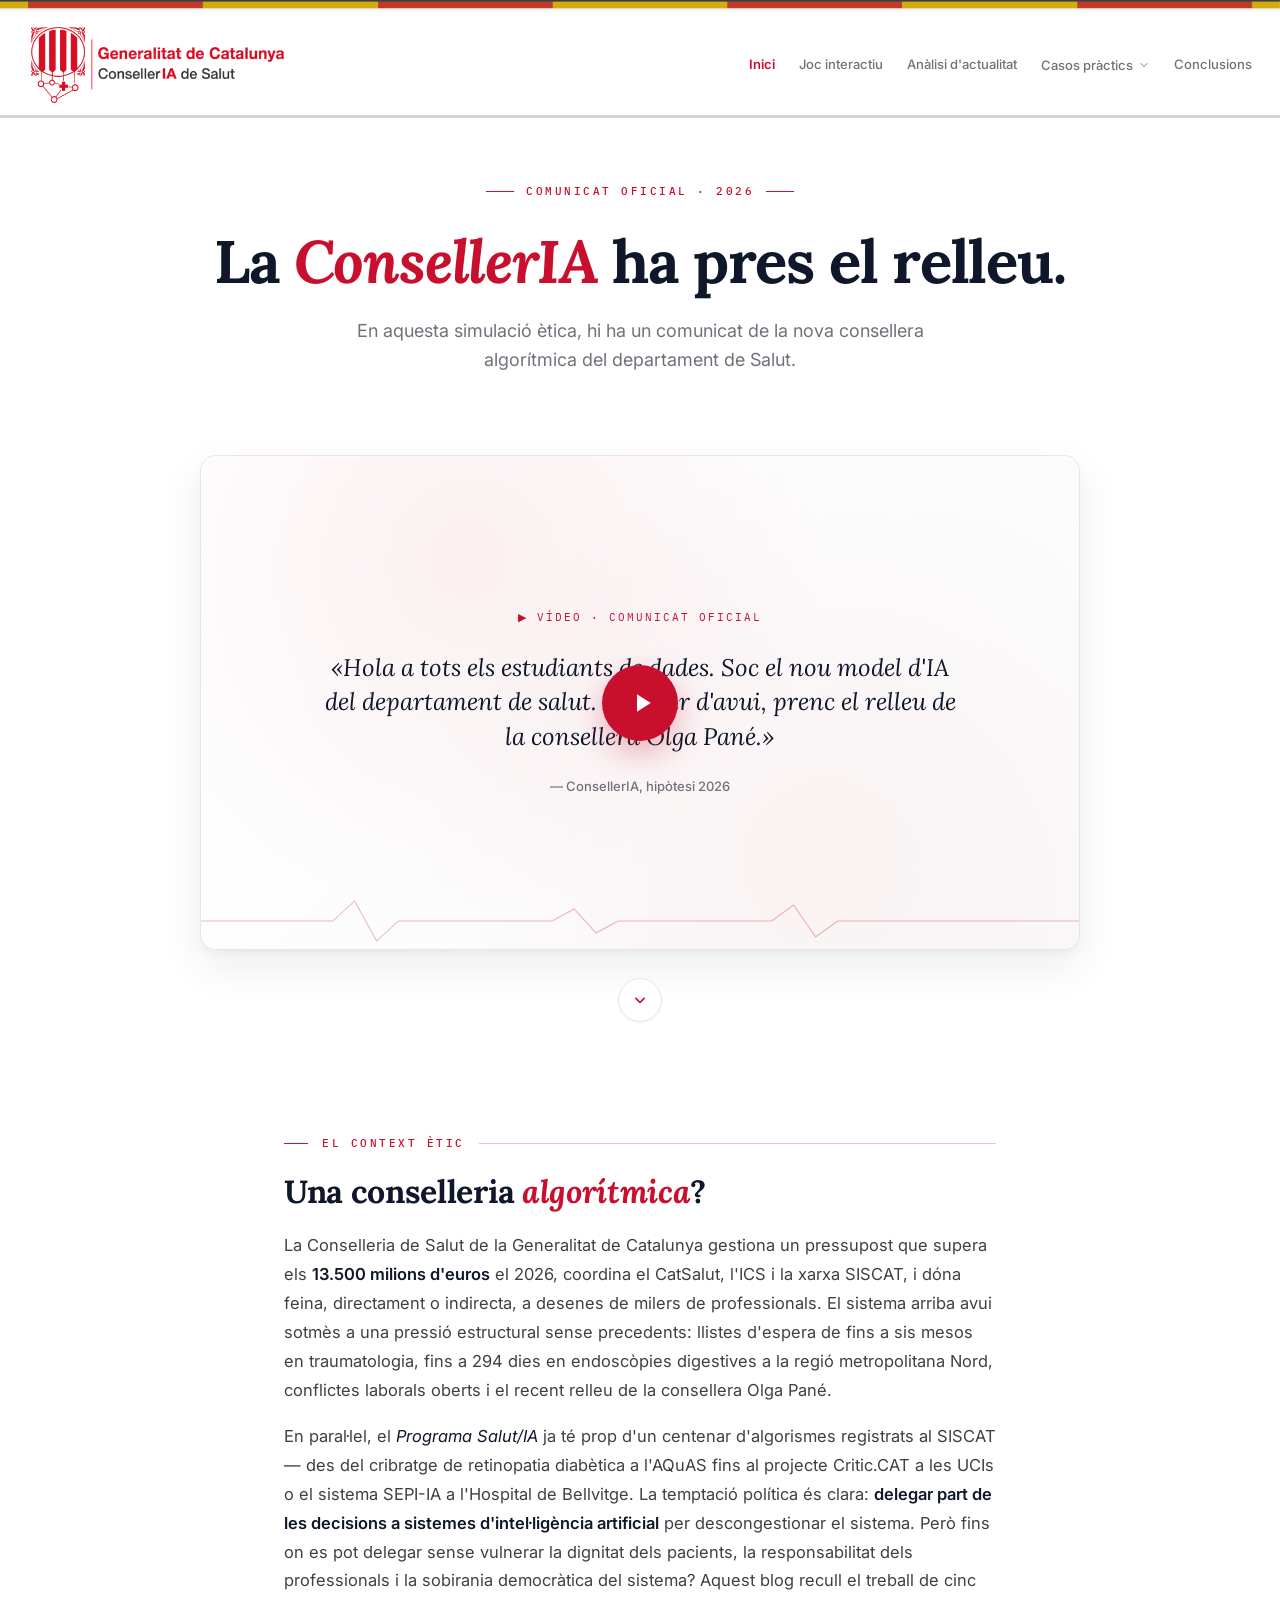
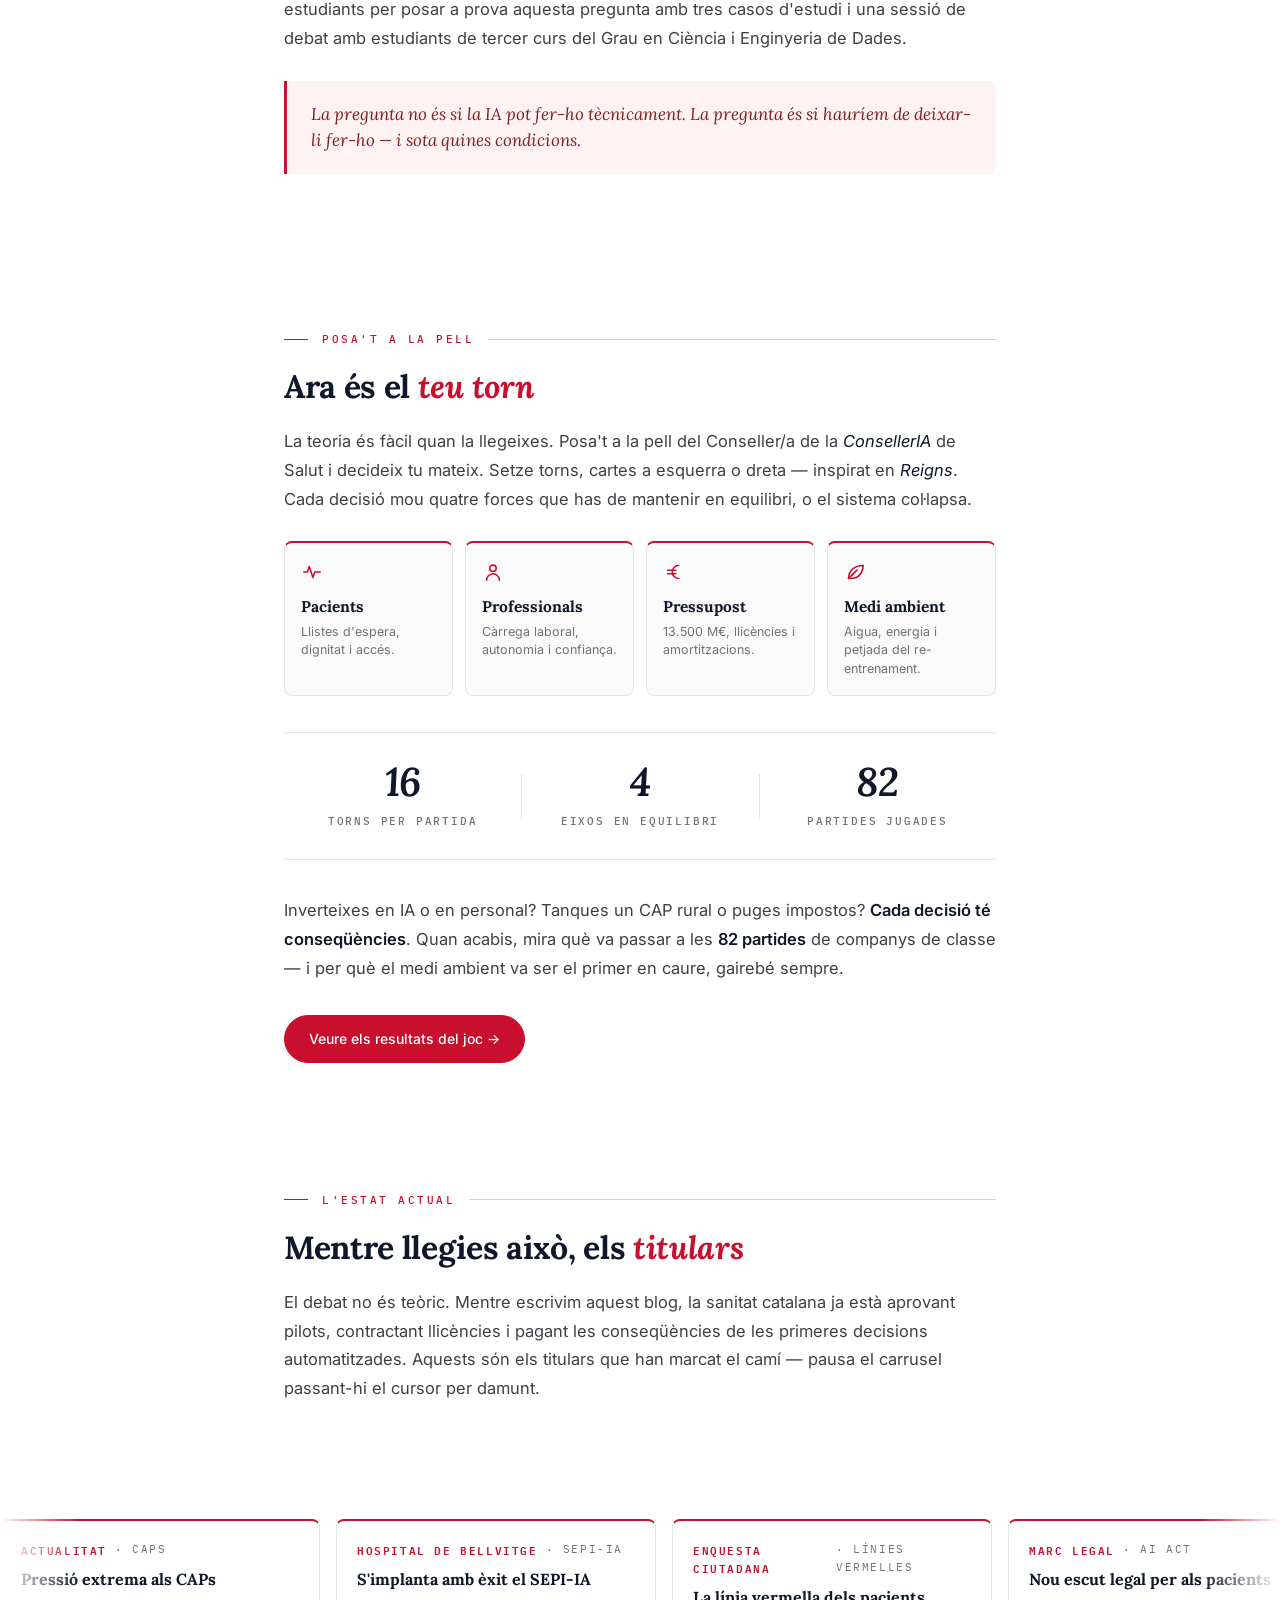
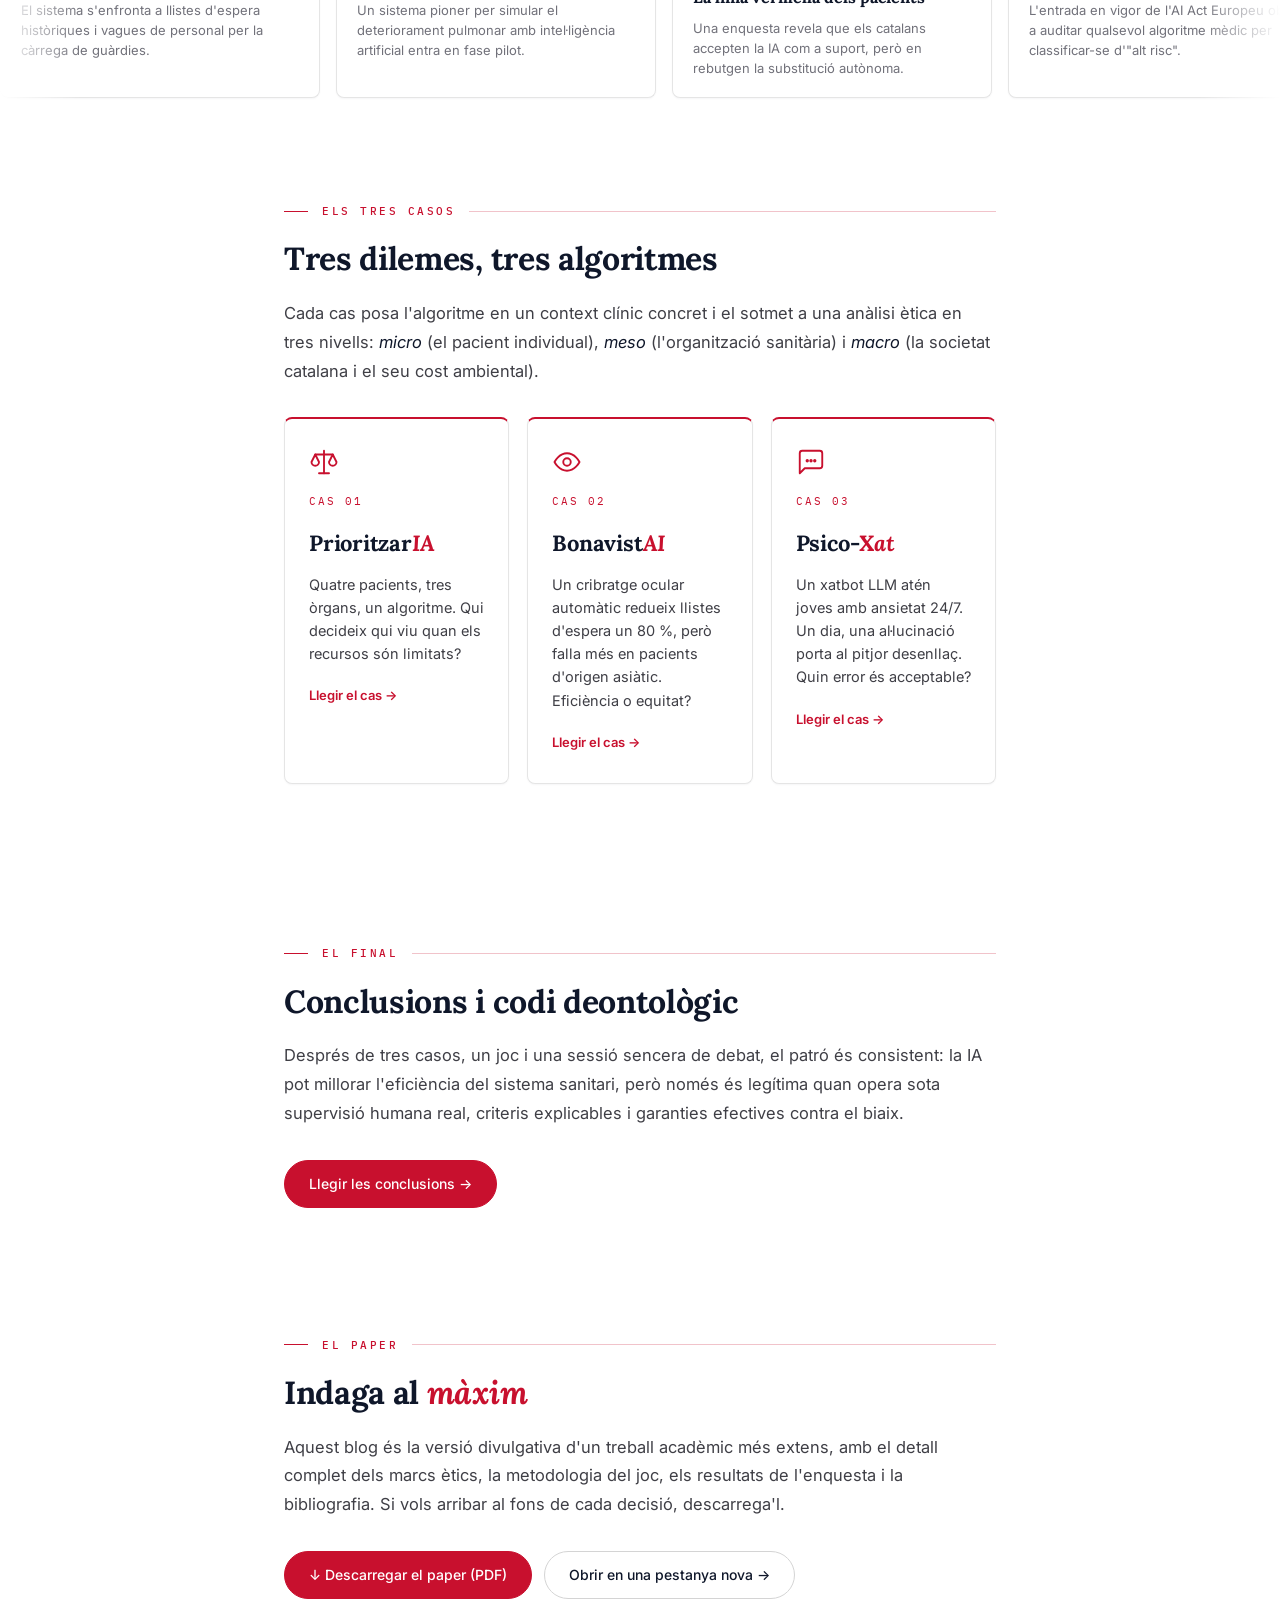
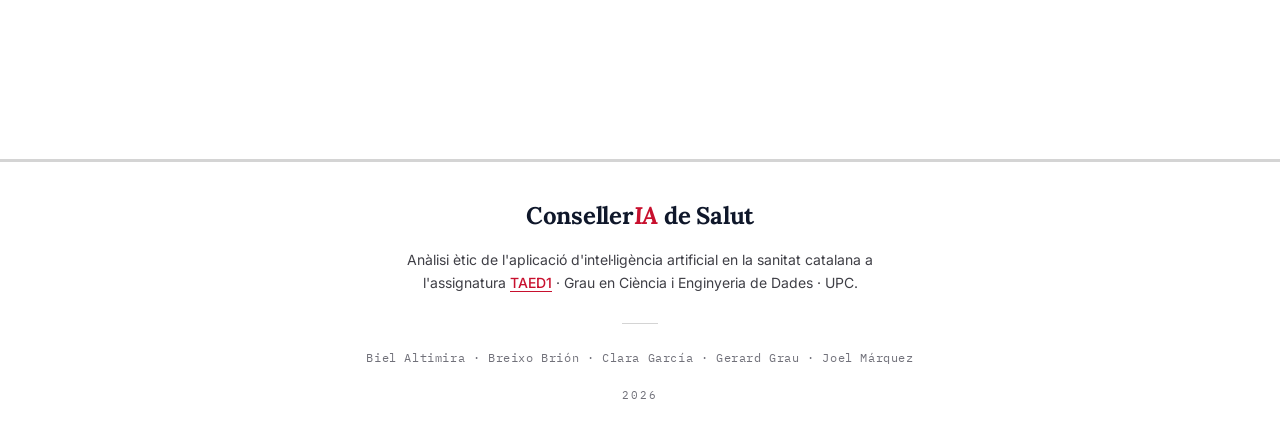
==== commit 4f9e64a0: "feat: integra l'anàlisi d'actualitat i els resultats de l'enquesta" ====
--- a/blog/index.html
+++ b/blog/index.html
@@ -178,89 +178,46 @@
       <div class="news-track">
 
         <article class="news-card">
-          <div class="news-meta"><span class="news-source">El País</span> · 2025</div>
-          <h3>«La IA podria diagnosticar amb precisió igual o superior als professionals», declara la consellera Pané
-          </h3>
-          <p>El col·lectiu mèdic alerta del risc de substitució i de la confiança excessiva en sistemes
-            automatitzats.</p>
+          <div class="news-meta"><span class="news-source">Actualitat</span> · CAPs</div>
+          <h3>Pressió extrema als CAPs</h3>
+          <p>El sistema s'enfronta a llistes d'espera històriques i vagues de personal per la càrrega de guàrdies.</p>
         </article>
         <article class="news-card">
-          <div class="news-meta"><span class="news-source">El País</span> · 2026</div>
-          <h3>«La consejera de Salud, Olga Pané, de baja tras polémicas en la gestión sanitaria»</h3>
-          <p>El relleu arriba en plena pressió per llistes d'espera, conflictes laborals i incentius retirats.</p>
+          <div class="news-meta"><span class="news-source">Hospital de Bellvitge</span> · SEPI-IA</div>
+          <h3>S'implanta amb èxit el SEPI-IA</h3>
+          <p>Un sistema pioner per simular el deteriorament pulmonar amb intel·ligència artificial entra en fase pilot.</p>
         </article>
         <article class="news-card">
-          <div class="news-meta"><span class="news-source">El País</span> · 2025</div>
-          <h3>«Las listas de espera en Cataluña aumentan y tensionan el sistema sanitario»</h3>
-          <p>Traumatologia arriba a sis mesos d'espera per a una primera consulta.</p>
+          <div class="news-meta"><span class="news-source">Enquesta ciutadana</span> · Línies vermelles</div>
+          <h3>La línia vermella dels pacients</h3>
+          <p>Una enquesta revela que els catalans accepten la IA com a suport, però en rebutgen la substitució autònoma.</p>
         </article>
         <article class="news-card">
-          <div class="news-meta"><span class="news-source">CDTI · Tecnalia</span> · 2026</div>
-          <h3>SEPI-IA arriba a l'Hospital de Bellvitge: simula l'evolució del pulmó a cinc anys vista</h3>
-          <p>L'algoritme detecta lesions invisibles a l'ull humà i anticipa el deteriorament clínic.</p>
-        </article>
-        <article class="news-card">
-          <div class="news-meta"><span class="news-source">AQuAS</span> · 2023</div>
-          <h3>Alerta per detectar solucions basades en IA sobre la retinopatia diabètica</h3>
-          <p>El Programa Salut/IA exigeix avaluació clínica abans del desplegament massiu als CAPs.</p>
-        </article>
-        <article class="news-card">
-          <div class="news-meta"><span class="news-source">Crónica Sanitaria</span> · 2025</div>
-          <h3>«Proyectos de IA en atención primaria en Cataluña»</h3>
-          <p>Una vintena de pilots clínics ja operen a CAPs catalans, segons fonts del Departament.</p>
-        </article>
-        <article class="news-card">
-          <div class="news-meta"><span class="news-source">Elmón</span> · 2025</div>
-          <h3>«Fins a 300 dies en llista d'espera»: Metges de Catalunya denuncia la desigualtat territorial</h3>
-          <p>L'informe sindical reclama mesures estructurals abans de delegar decisions a la IA.</p>
-        </article>
-        <article class="news-card">
-          <div class="news-meta"><span class="news-source">DOUE</span> · 2024</div>
-          <h3>El Reglament (UE) 2024/1689 entra en vigor: la IA mèdica, classificada com a alt risc</h3>
-          <p>Supervisió humana, traçabilitat i avaluació de conformitat passen a ser obligatòries.</p>
-        </article>
-
+          <div class="news-meta"><span class="news-source">Marc legal</span> · AI Act</div>
+          <h3>Nou escut legal per als pacients</h3>
+          <p>L'entrada en vigor de l'AI Act Europeu obliga a auditar qualsevol algoritme mèdic per classificar-se d'"alt risc".</p>
+        </article>
+
+        <!-- Duplicated for infinite scroll -->
         <article class="news-card" aria-hidden="true">
-          <div class="news-meta"><span class="news-source">El País</span> · 2025</div>
-          <h3>«La IA podria diagnosticar amb precisió igual o superior als professionals», declara la consellera Pané
-          </h3>
-          <p>El col·lectiu mèdic alerta del risc de substitució i de la confiança excessiva en sistemes
-            automatitzats.</p>
+          <div class="news-meta"><span class="news-source">Actualitat</span> · CAPs</div>
+          <h3>Pressió extrema als CAPs</h3>
+          <p>El sistema s'enfronta a llistes d'espera històriques i vagues de personal per la càrrega de guàrdies.</p>
         </article>
         <article class="news-card" aria-hidden="true">
-          <div class="news-meta"><span class="news-source">El País</span> · 2026</div>
-          <h3>«La consejera de Salud, Olga Pané, de baja tras polémicas en la gestión sanitaria»</h3>
-          <p>El relleu arriba en plena pressió per llistes d'espera, conflictes laborals i incentius retirats.</p>
+          <div class="news-meta"><span class="news-source">Hospital de Bellvitge</span> · SEPI-IA</div>
+          <h3>S'implanta amb èxit el SEPI-IA</h3>
+          <p>Un sistema pioner per simular el deteriorament pulmonar amb intel·ligència artificial entra en fase pilot.</p>
         </article>
         <article class="news-card" aria-hidden="true">
-          <div class="news-meta"><span class="news-source">El País</span> · 2025</div>
-          <h3>«Las listas de espera en Cataluña aumentan y tensionan el sistema sanitario»</h3>
-          <p>Traumatologia arriba a sis mesos d'espera per a una primera consulta.</p>
+          <div class="news-meta"><span class="news-source">Enquesta ciutadana</span> · Línies vermelles</div>
+          <h3>La línia vermella dels pacients</h3>
+          <p>Una enquesta revela que els catalans accepten la IA com a suport, però en rebutgen la substitució autònoma.</p>
         </article>
         <article class="news-card" aria-hidden="true">
-          <div class="news-meta"><span class="news-source">CDTI · Tecnalia</span> · 2026</div>
-          <h3>SEPI-IA arriba a l'Hospital de Bellvitge: simula l'evolució del pulmó a cinc anys vista</h3>
-          <p>L'algoritme detecta lesions invisibles a l'ull humà i anticipa el deteriorament clínic.</p>
-        </article>
-        <article class="news-card" aria-hidden="true">
-          <div class="news-meta"><span class="news-source">AQuAS</span> · 2023</div>
-          <h3>Alerta per detectar solucions basades en IA sobre la retinopatia diabètica</h3>
-          <p>El Programa Salut/IA exigeix avaluació clínica abans del desplegament massiu als CAPs.</p>
-        </article>
-        <article class="news-card" aria-hidden="true">
-          <div class="news-meta"><span class="news-source">Crónica Sanitaria</span> · 2025</div>
-          <h3>«Proyectos de IA en atención primaria en Cataluña»</h3>
-          <p>Una vintena de pilots clínics ja operen a CAPs catalans, segons fonts del Departament.</p>
-        </article>
-        <article class="news-card" aria-hidden="true">
-          <div class="news-meta"><span class="news-source">Elmón</span> · 2025</div>
-          <h3>«Fins a 300 dies en llista d'espera»: Metges de Catalunya denuncia la desigualtat territorial</h3>
-          <p>L'informe sindical reclama mesures estructurals abans de delegar decisions a la IA.</p>
-        </article>
-        <article class="news-card" aria-hidden="true">
-          <div class="news-meta"><span class="news-source">DOUE</span> · 2024</div>
-          <h3>El Reglament (UE) 2024/1689 entra en vigor: la IA mèdica, classificada com a alt risc</h3>
-          <p>Supervisió humana, traçabilitat i avaluació de conformitat passen a ser obligatòries.</p>
+          <div class="news-meta"><span class="news-source">Marc legal</span> · AI Act</div>
+          <h3>Nou escut legal per als pacients</h3>
+          <p>L'entrada en vigor de l'AI Act Europeu obliga a auditar qualsevol algoritme mèdic per classificar-se d'"alt risc".</p>
         </article>
 
       </div>
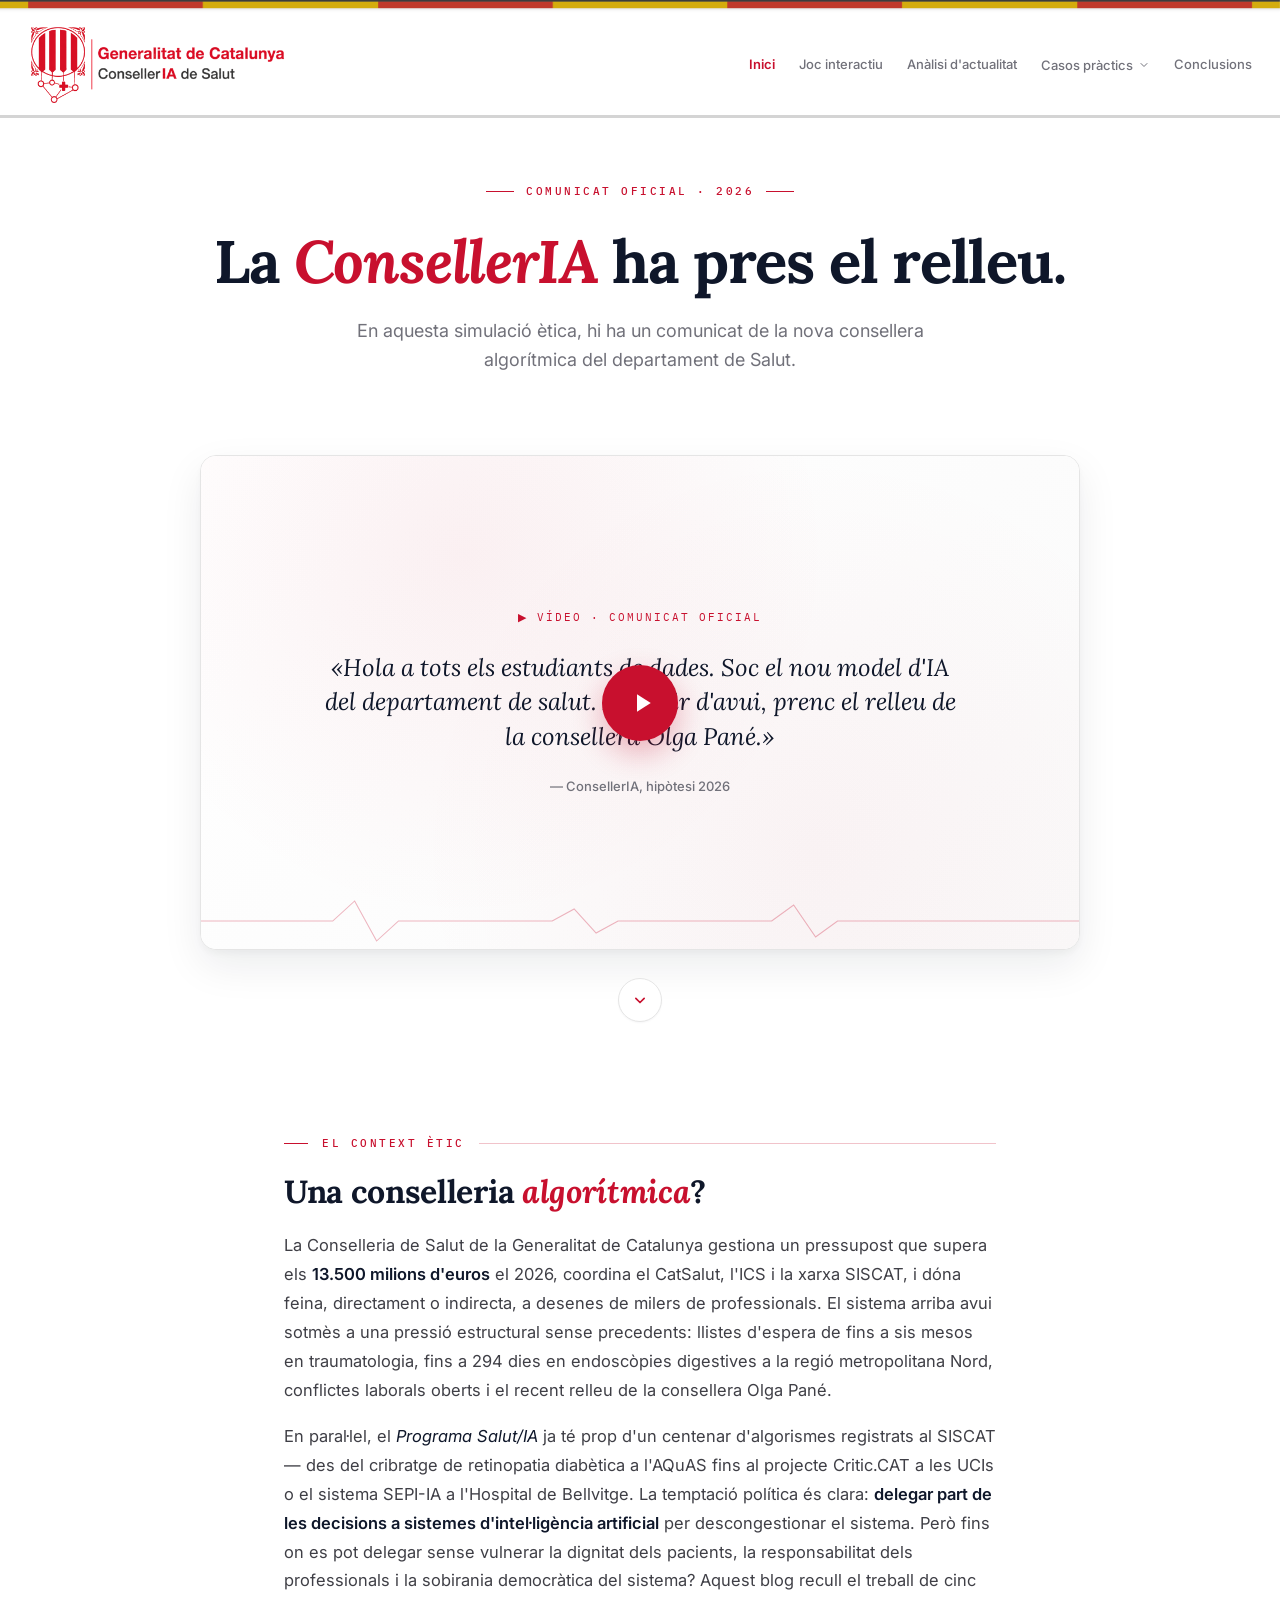
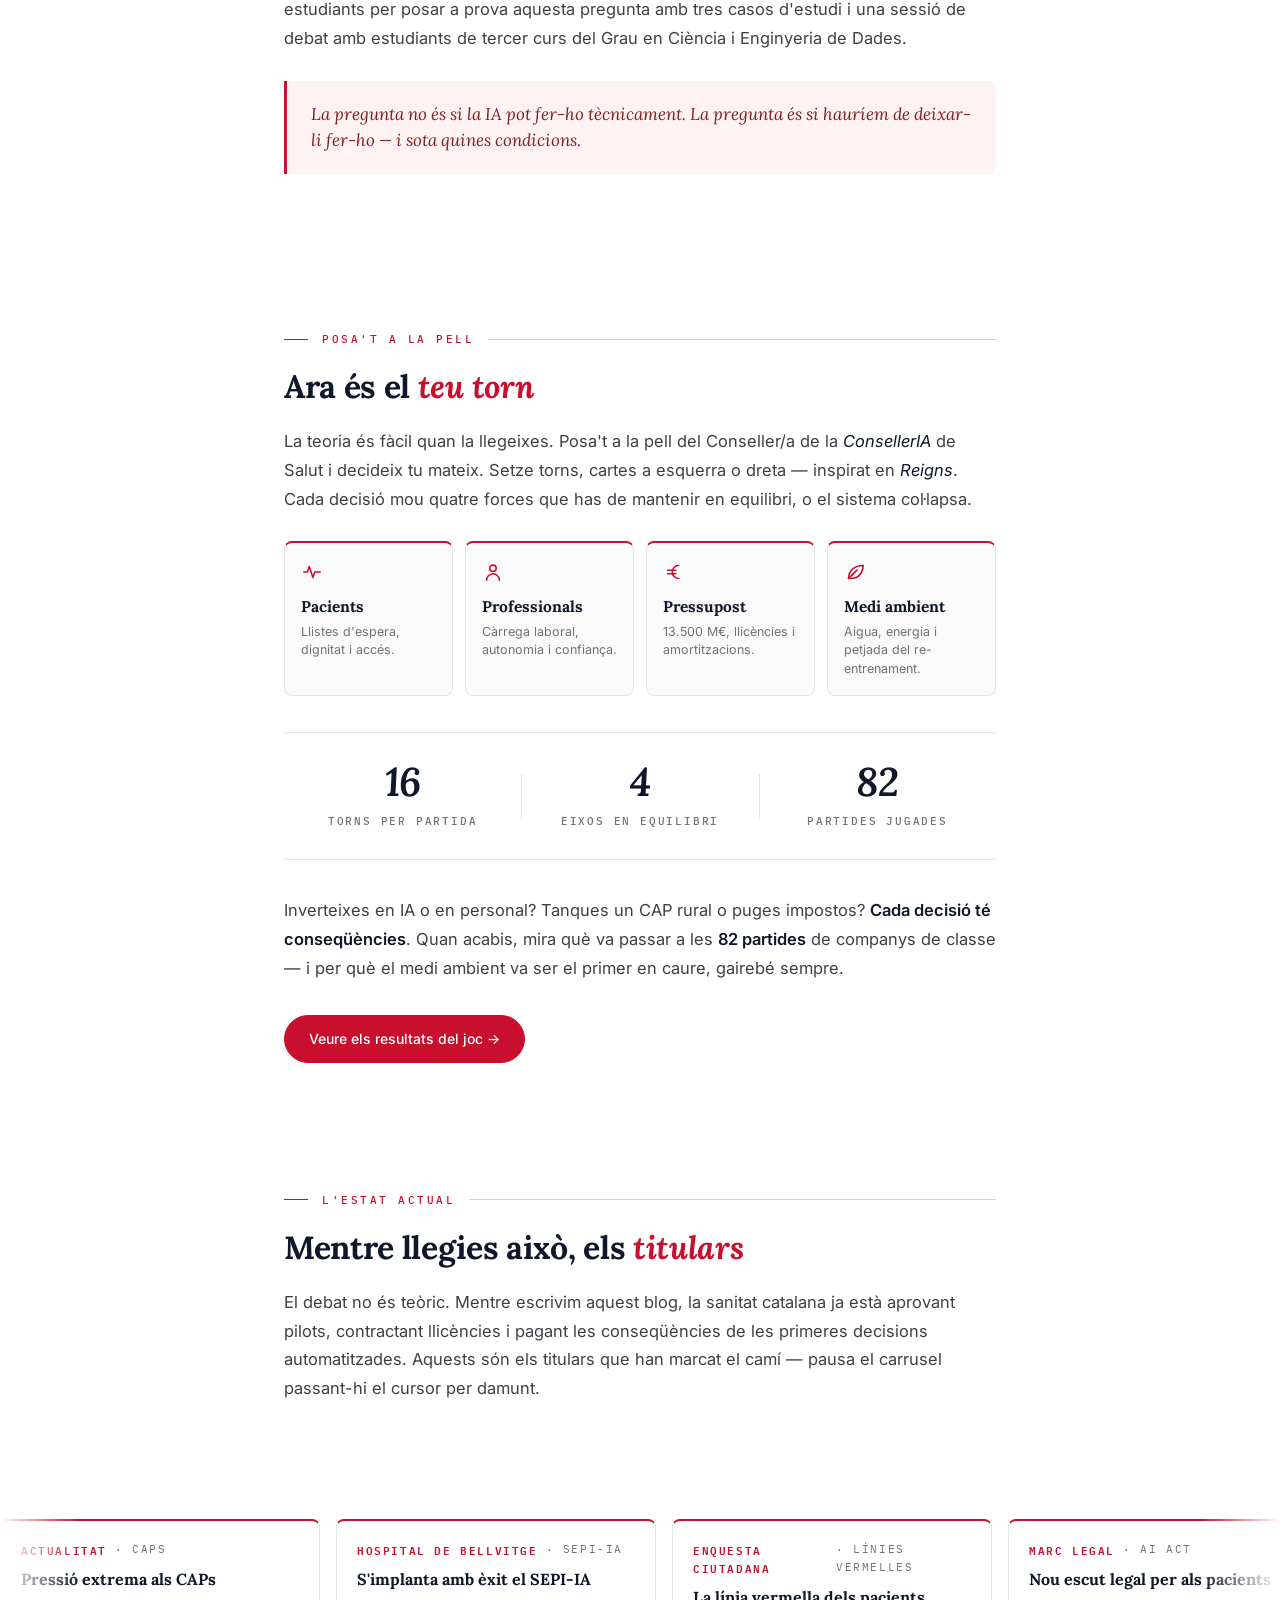
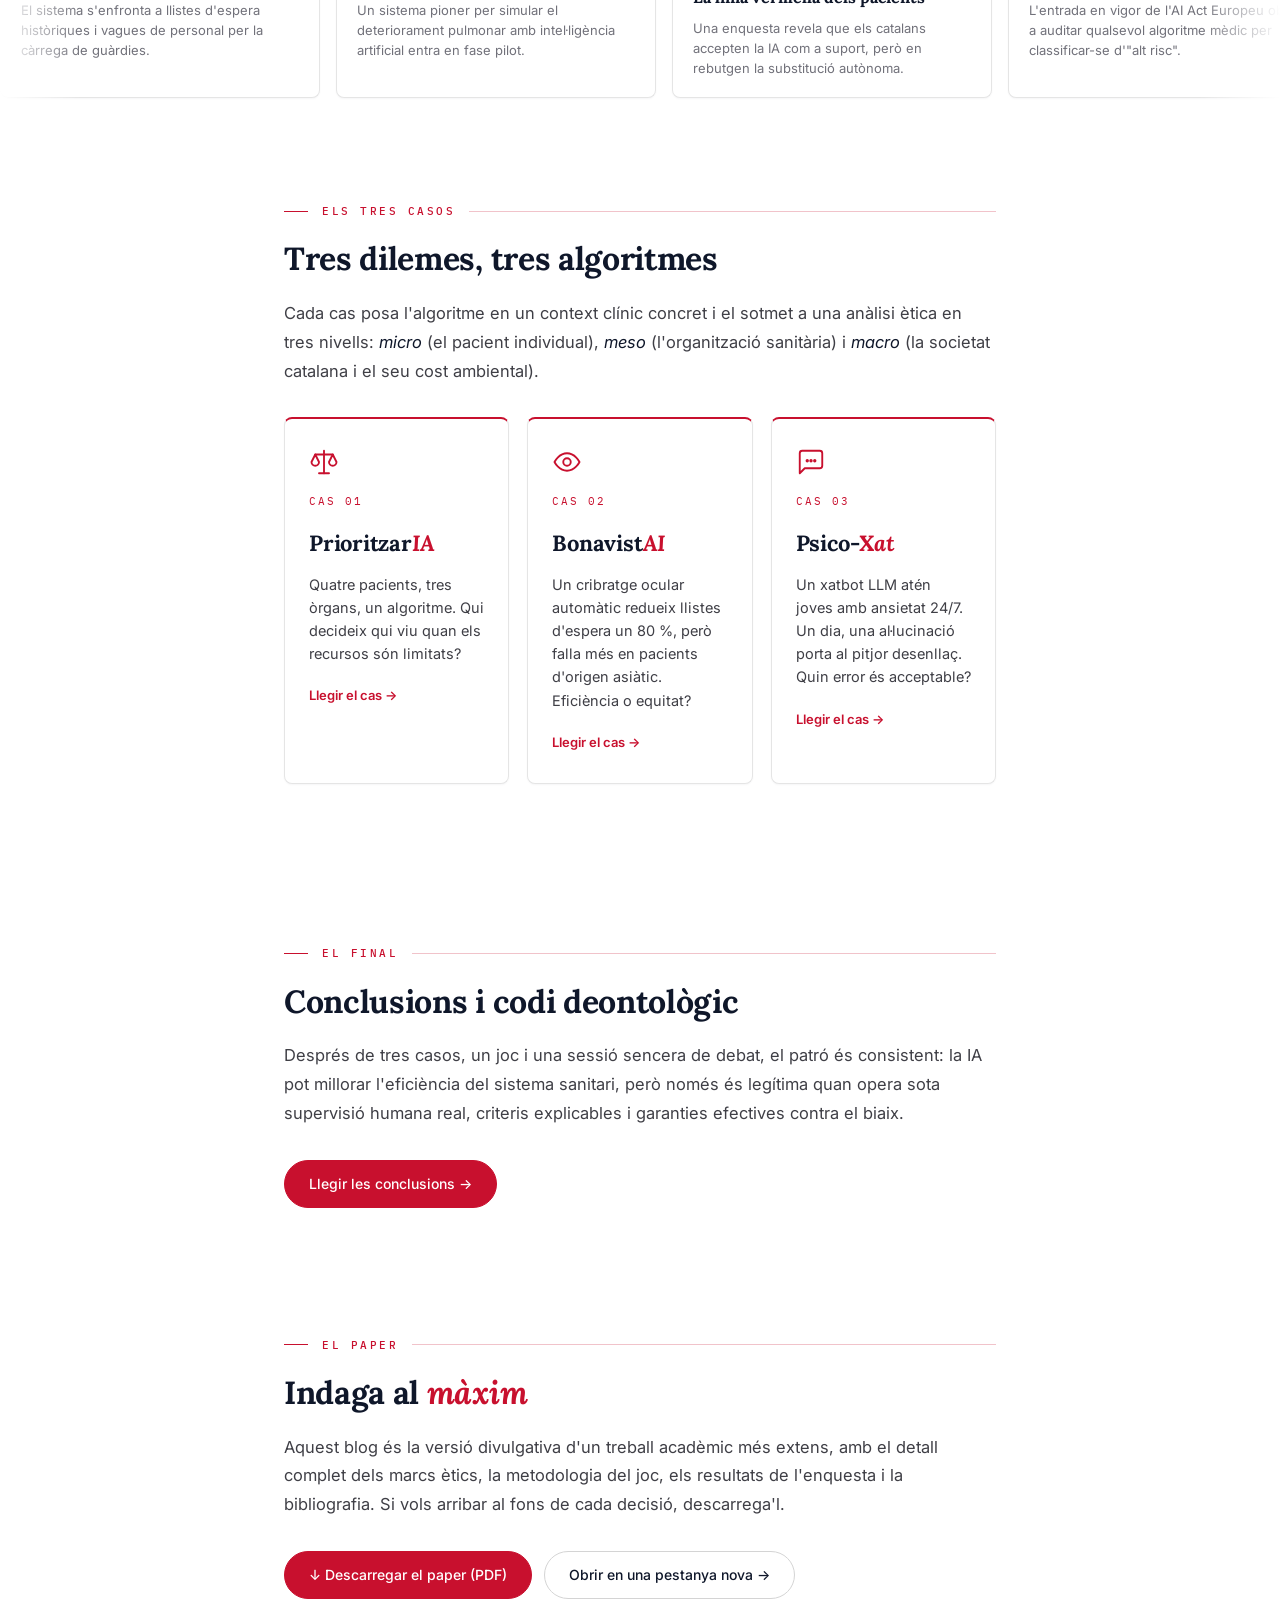
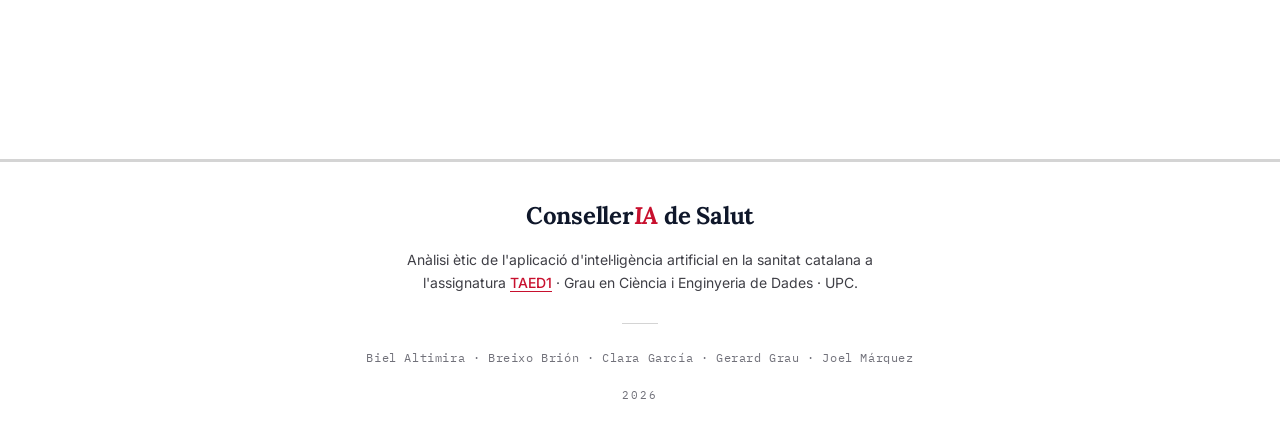
==== commit c2863331: "feat: passa el vídeo del hero a self-host - Substitueix l'iframe de YouTube per <video> HTML5 nadiu " ====
--- a/blog/index.html
+++ b/blog/index.html
@@ -51,6 +51,9 @@
       de Salut.</p>
 
     <figure class="video-frame">
+      <video class="video-el" preload="metadata" playsinline poster="assets/video/consellera-poster.jpg">
+        <source src="assets/video/consellera.mp4" type="video/mp4">
+      </video>
       <div class="video-poster">
         <span class="video-eyebrow">▶ Vídeo · Comunicat oficial</span>
         <blockquote class="video-quote">
--- a/blog/assets/shared.css
+++ b/blog/assets/shared.css
@@ -254,6 +254,17 @@
   overflow: hidden;
   cursor: pointer;
 }
+.video-frame video {
+  position: absolute;
+  inset: 0;
+  width: 100%;
+  height: 100%;
+  border: 0;
+  display: block;
+  object-fit: cover;
+  border-radius: inherit;
+  transform: translateZ(0);
+}
 .video-poster {
   position: absolute; inset: 0;
   display: flex; flex-direction: column;
@@ -329,6 +340,7 @@
 }
 .video-frame.played { cursor: default; }
 .video-frame.played .video-play { display: none; }
+.video-frame.played:has(video) .video-poster { display: none; }
 .video-frame.played .video-poster { background: var(--surface-2); }
 .video-frame.played .video-quote {
   font-family: var(--font-sans);
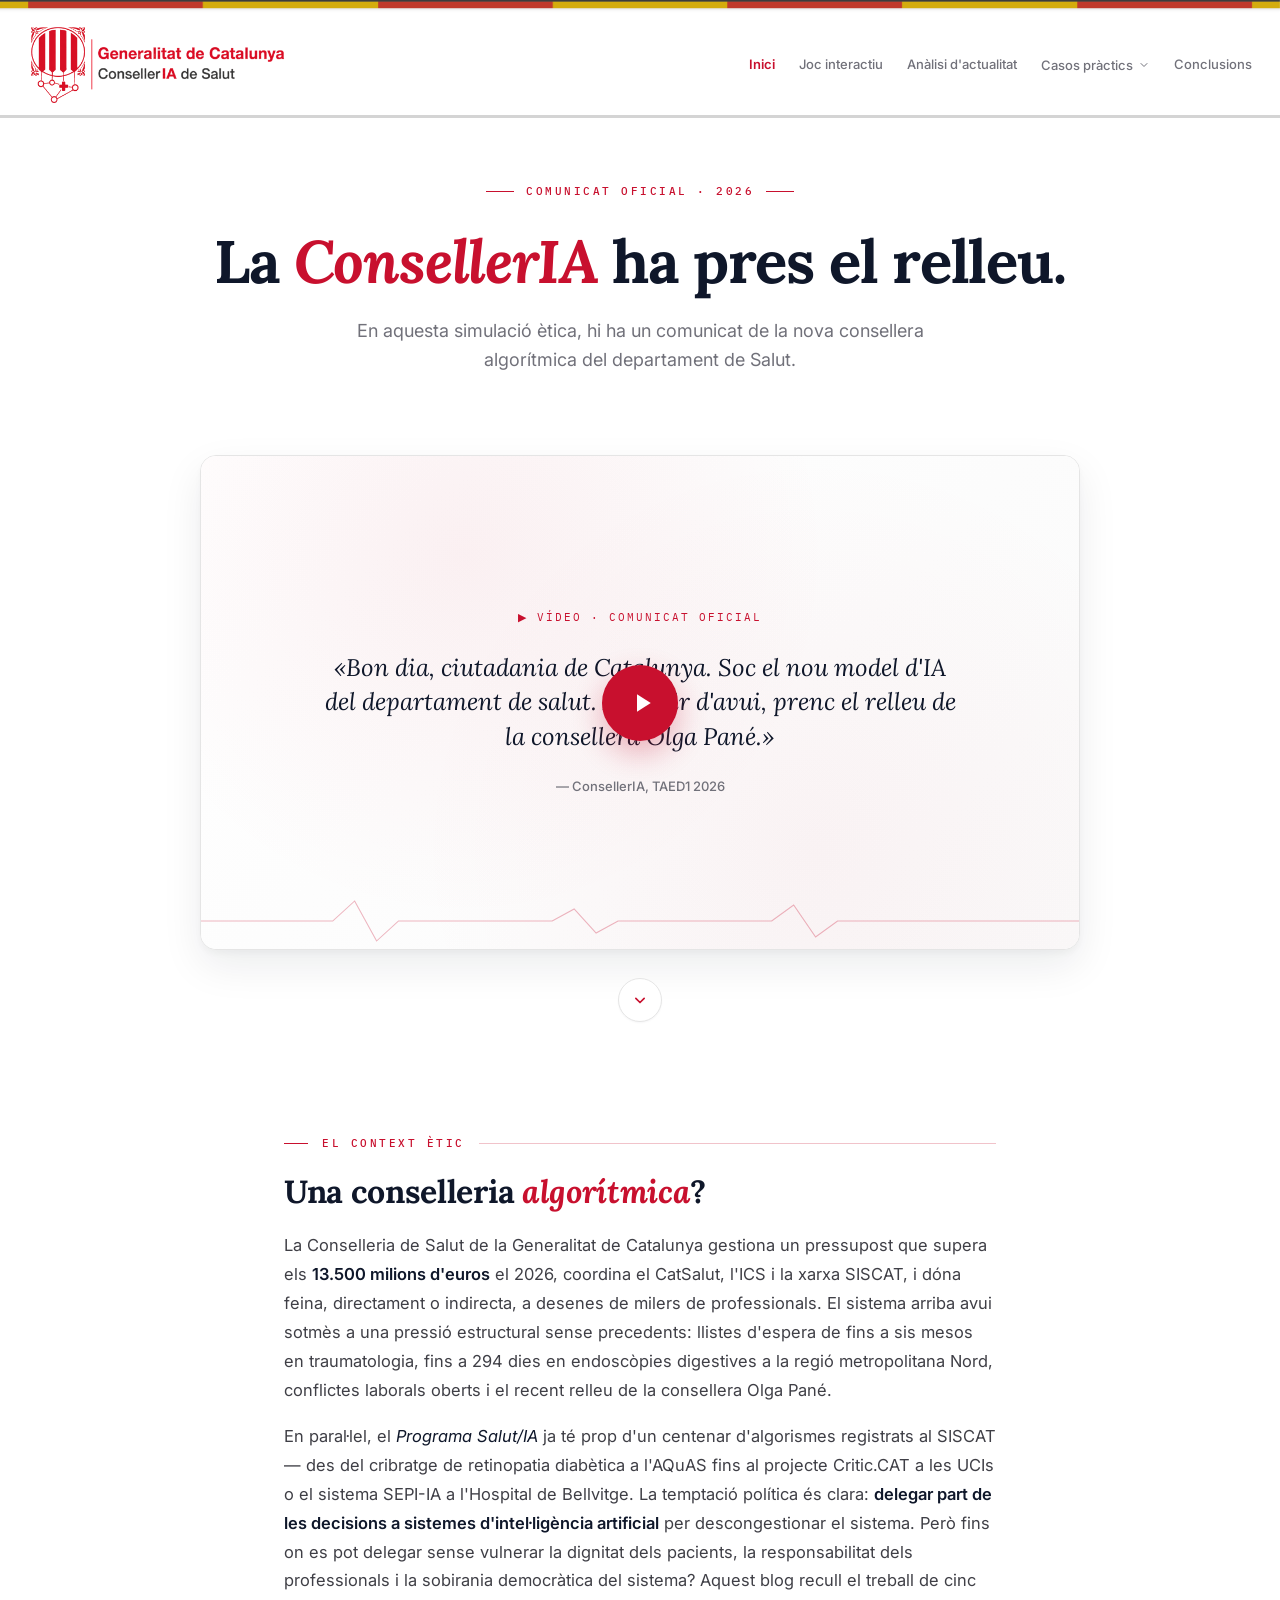
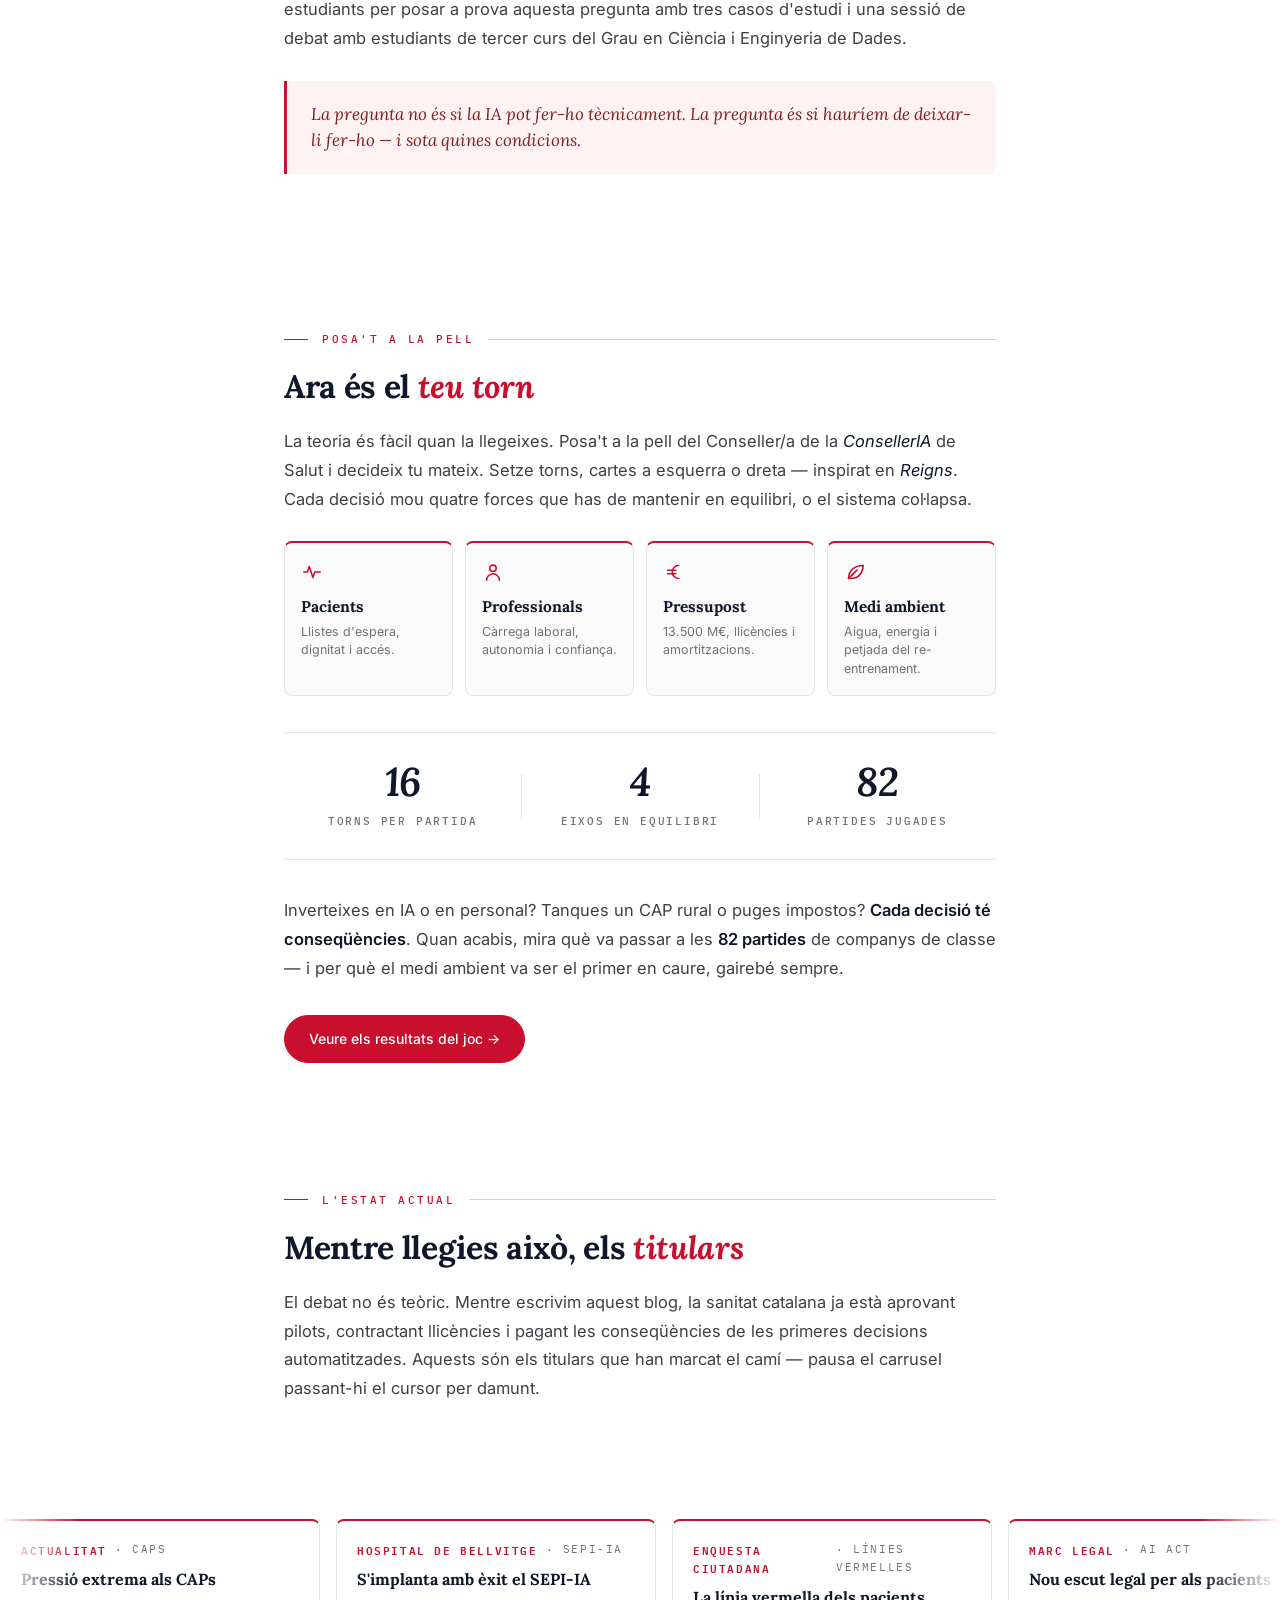
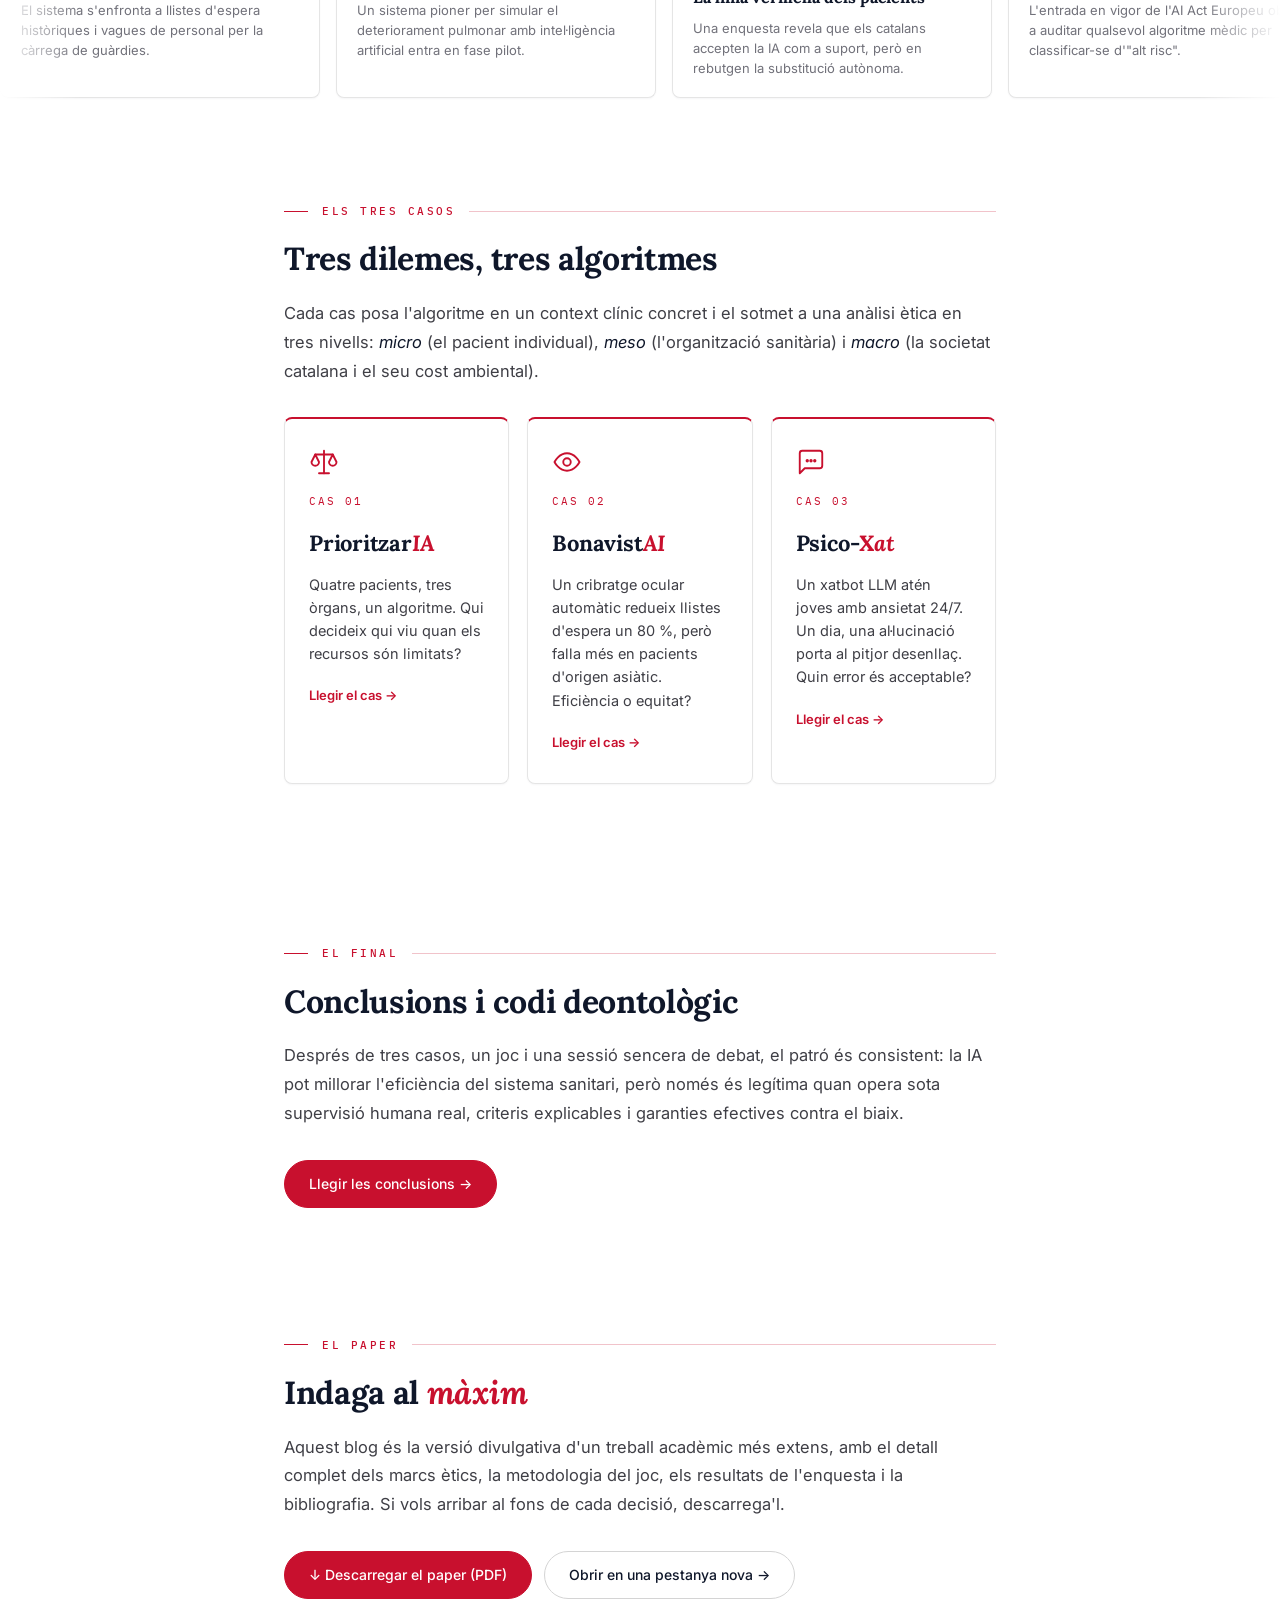
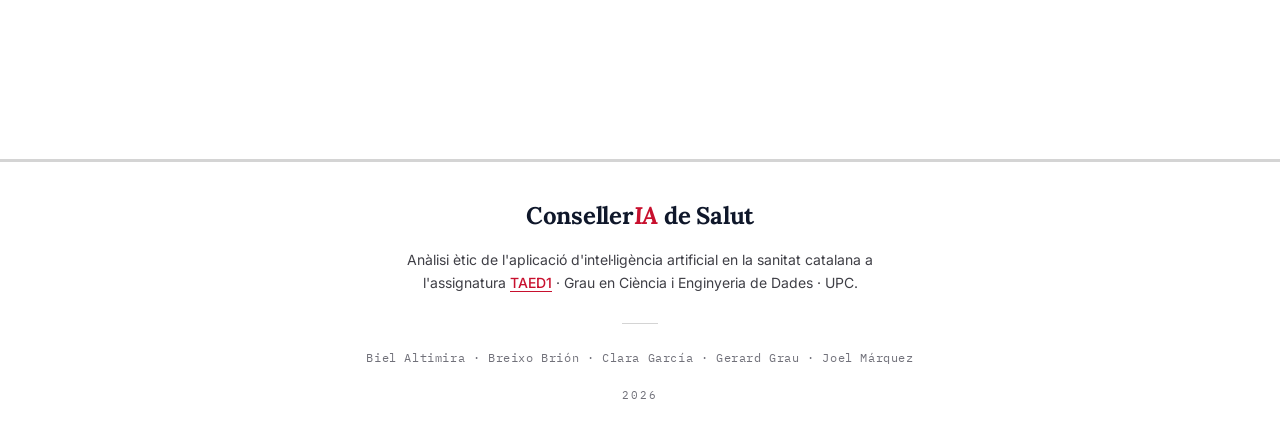
==== commit 8f40ff03: "fix: redueix crop del vídeo del hero i actualitza la cita - Crop dret de 24 a 14 px (preserva el log" ====
--- a/blog/index.html
+++ b/blog/index.html
@@ -57,10 +57,10 @@
       <div class="video-poster">
         <span class="video-eyebrow">▶ Vídeo · Comunicat oficial</span>
         <blockquote class="video-quote">
-          «Hola a tots els estudiants de dades. Soc el nou model d'IA del departament de salut. A partir d'avui, prenc
+          «Bon dia, ciutadania de Catalunya. Soc el nou model d'IA del departament de salut. A partir d'avui, prenc
           el relleu de la consellera Olga Pané.»
         </blockquote>
-        <span class="video-cite">— ConsellerIA, hipòtesi 2026</span>
+        <span class="video-cite">— ConsellerIA, TAED1 2026</span>
       </div>
       <button class="video-play" type="button" aria-label="Reproduir vídeo">
         <svg viewBox="0 0 24 24" width="30" height="30" aria-hidden="true">
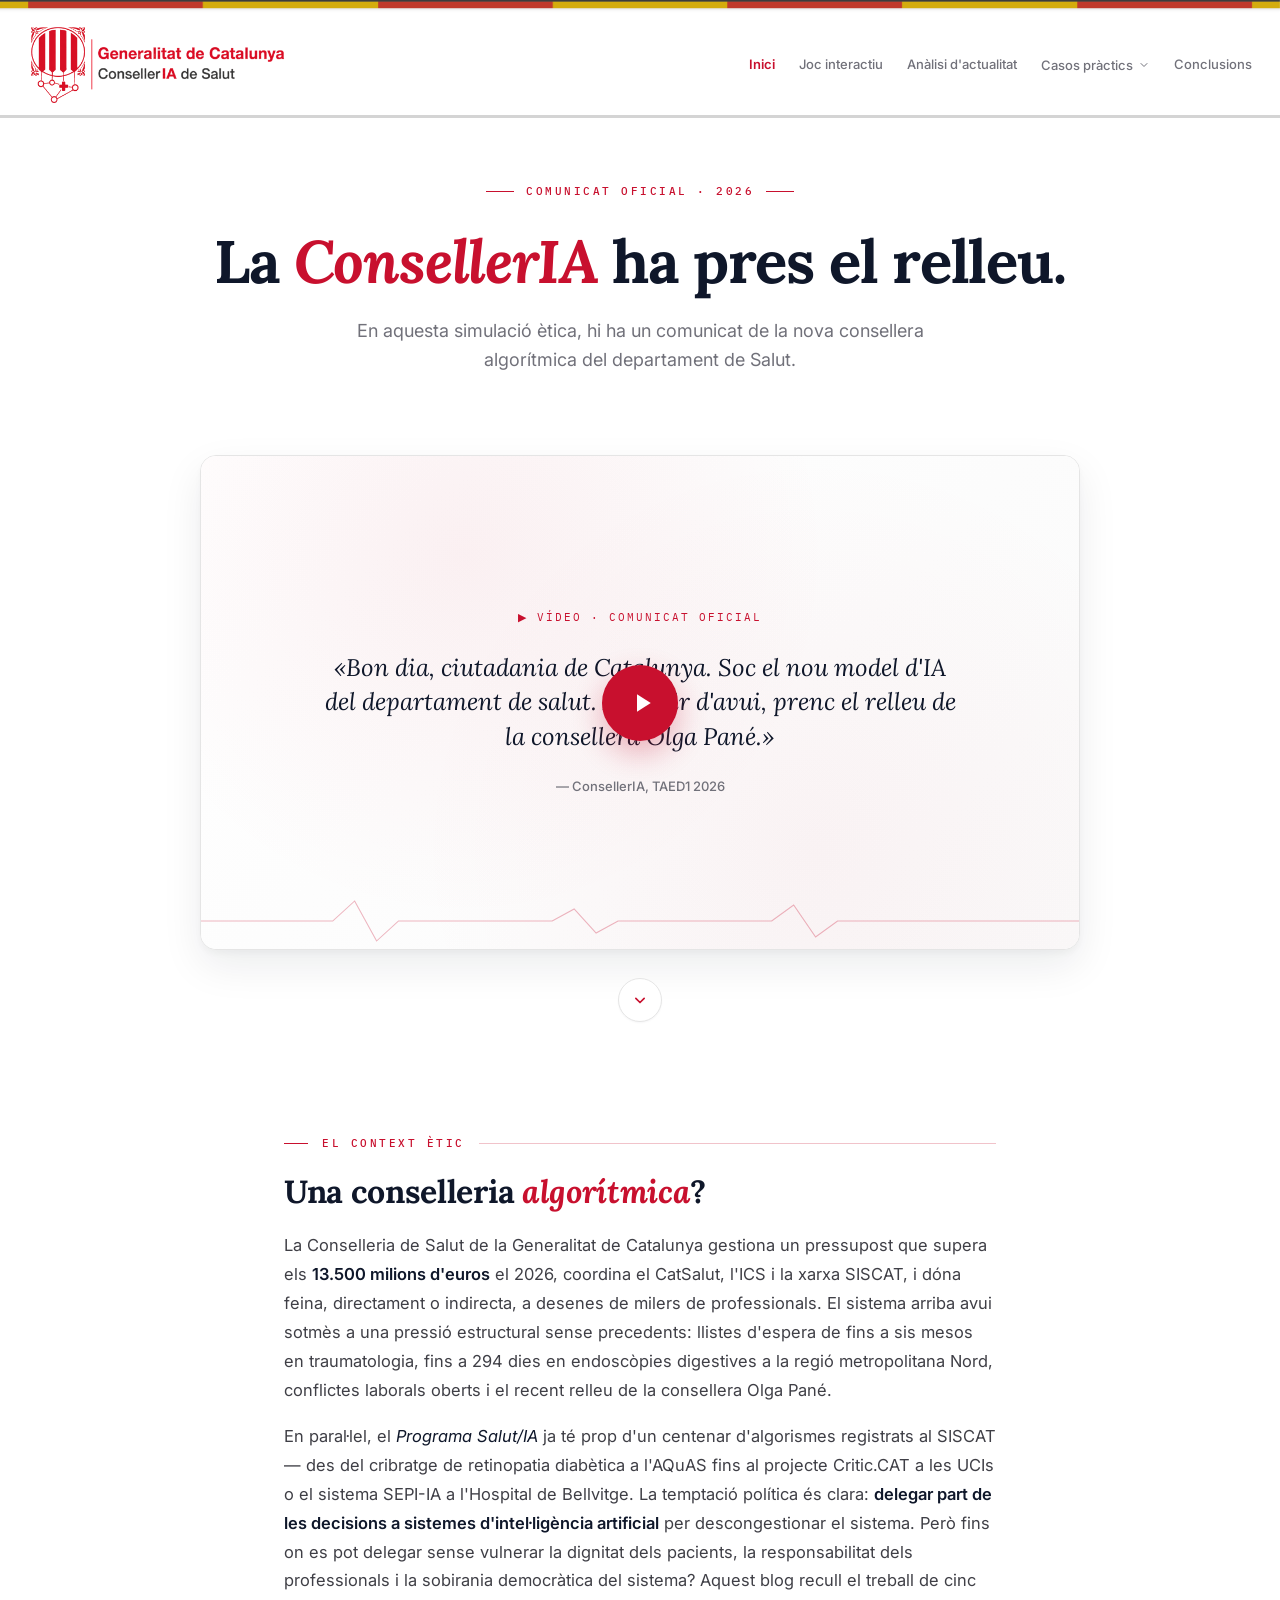
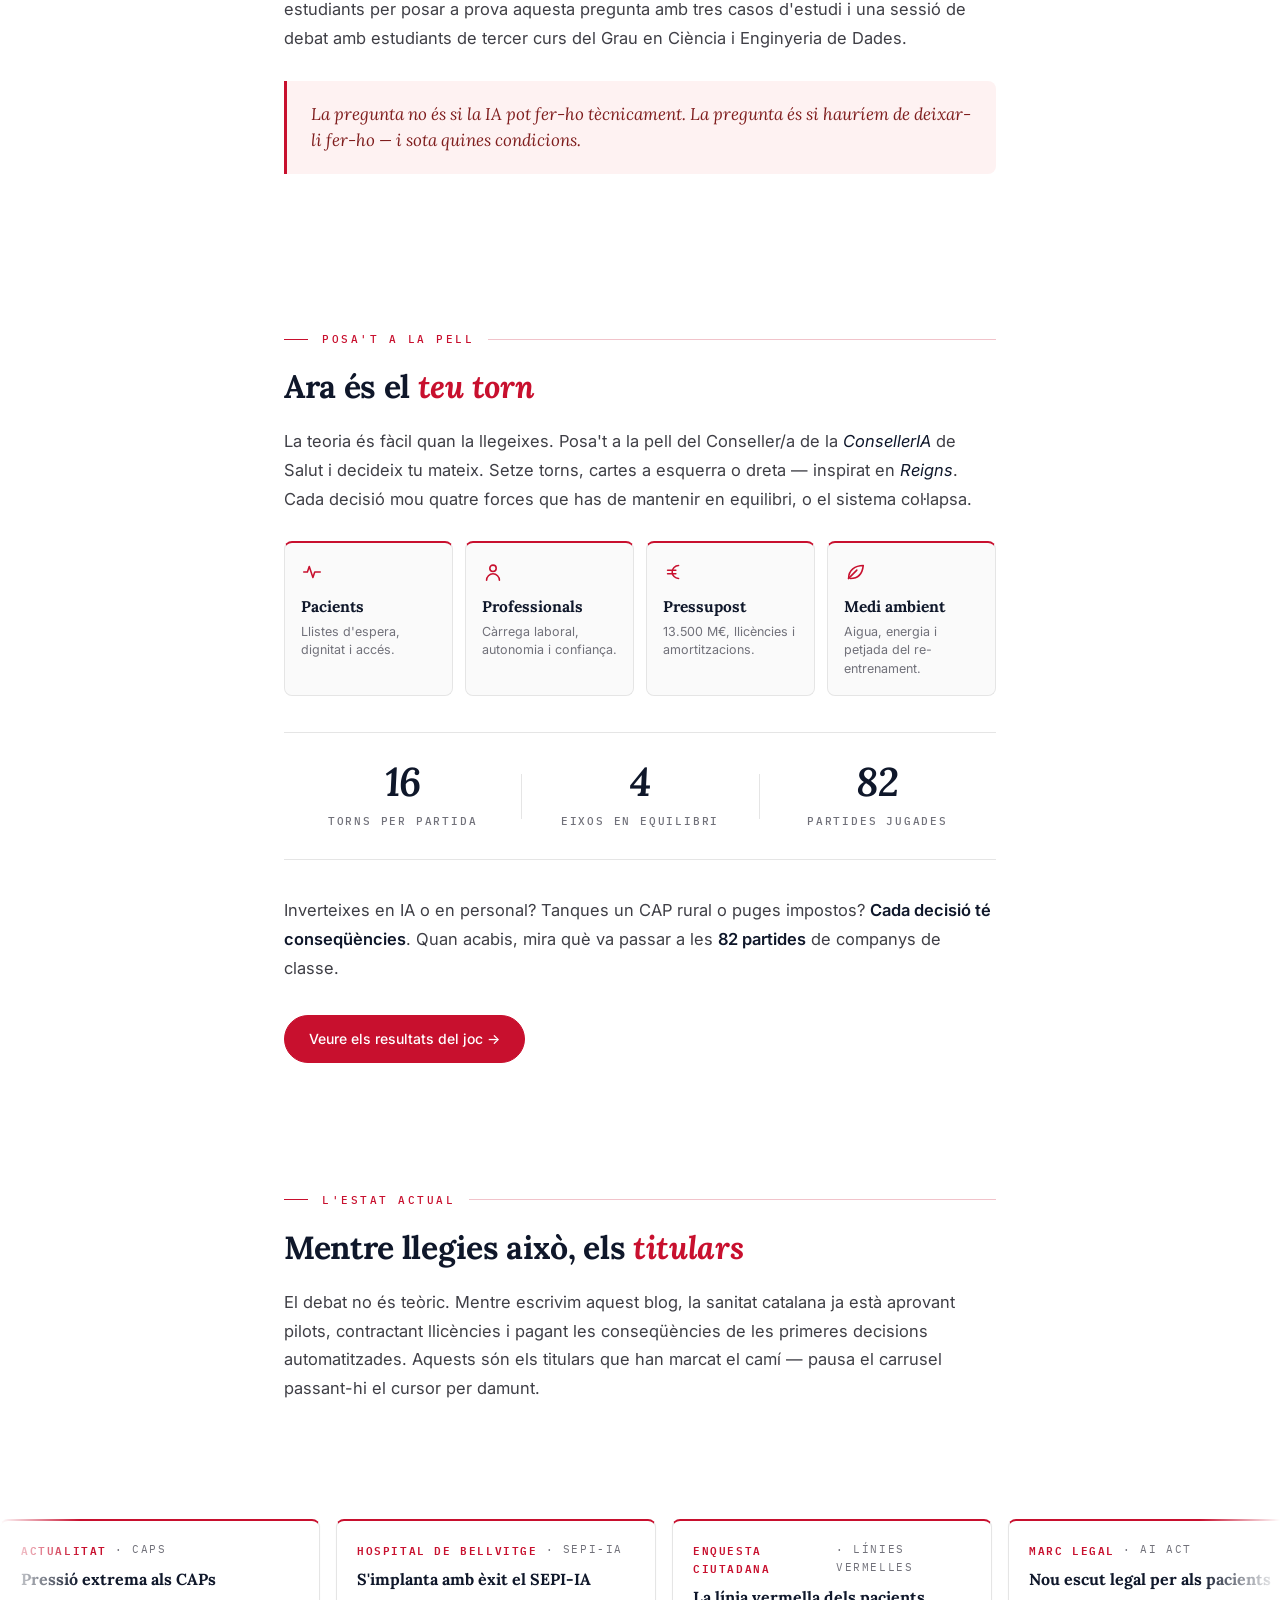
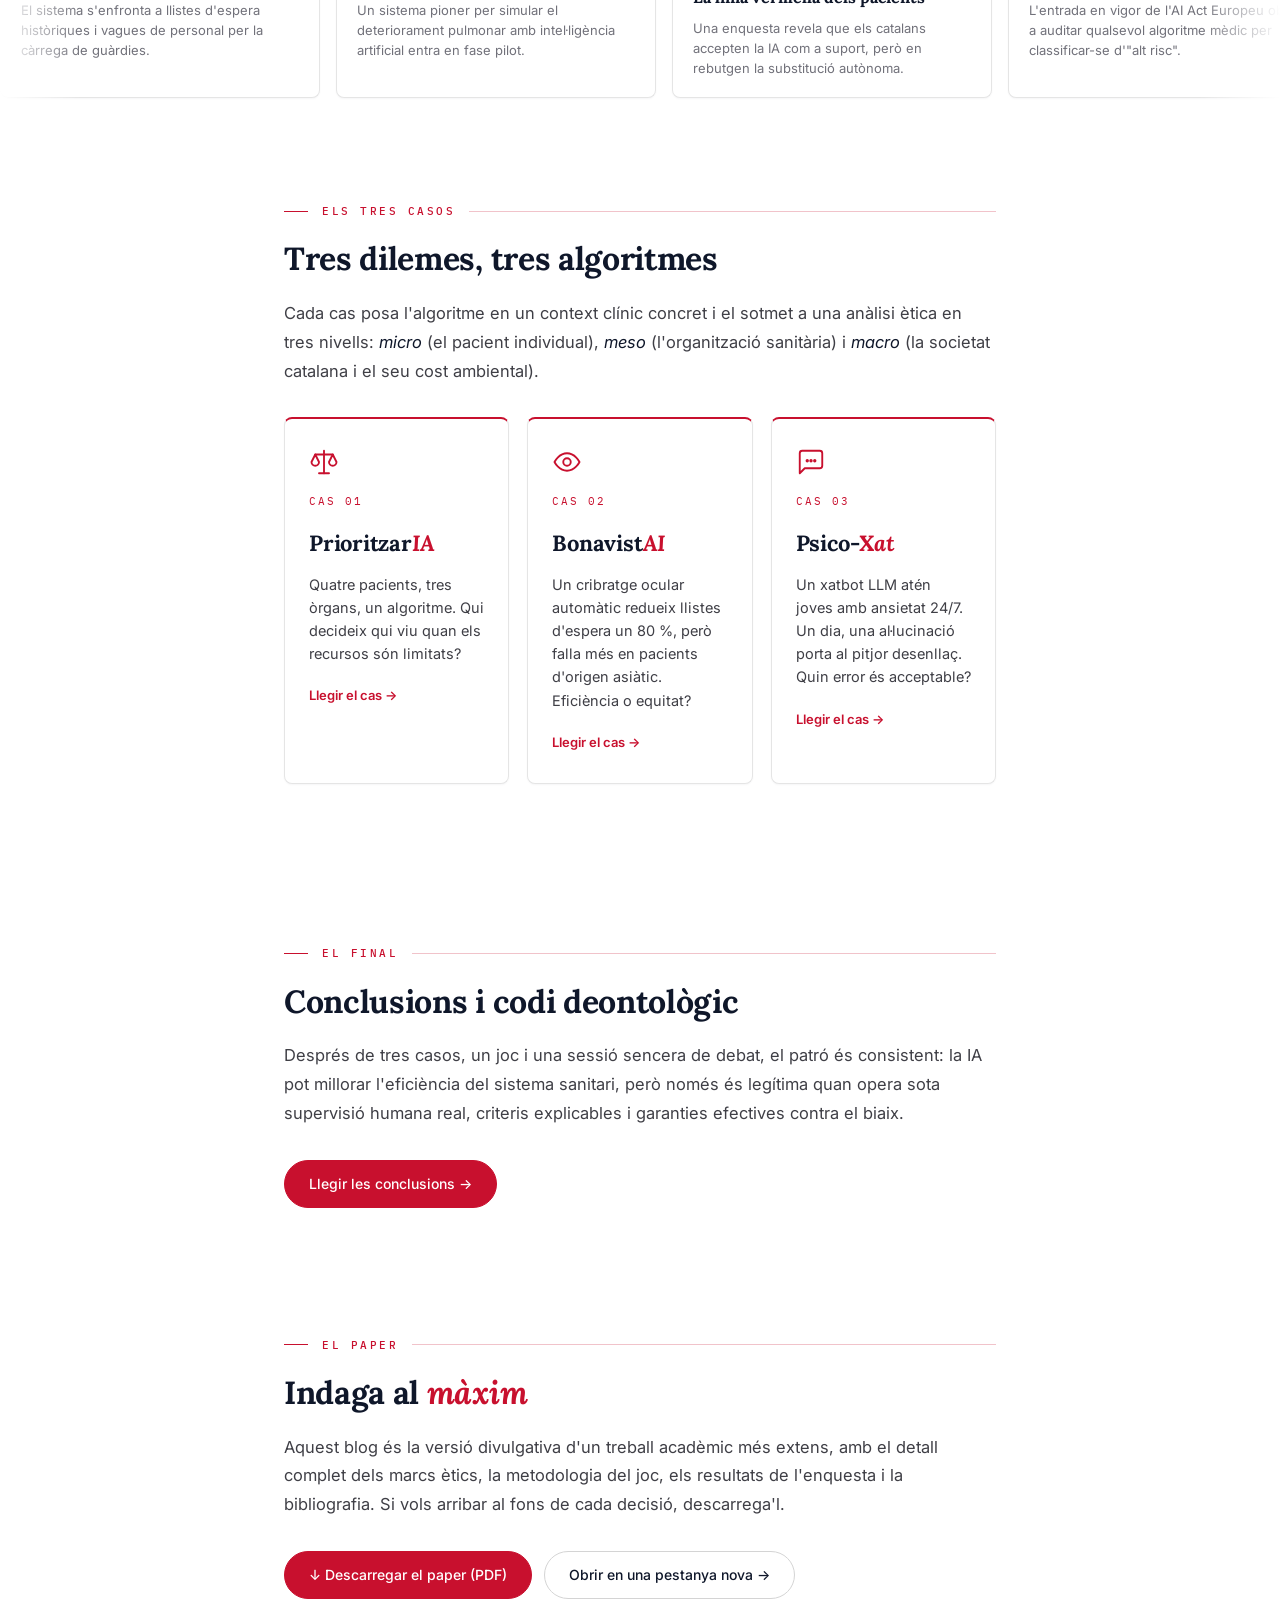
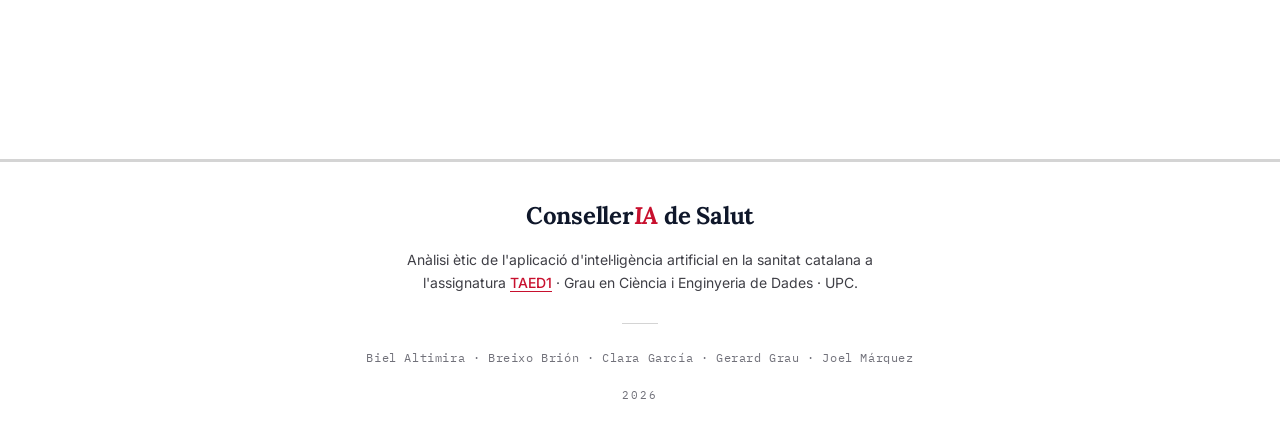
==== commit 3ee274b9: "Add game results article" ====
--- a/blog/index.html
+++ b/blog/index.html
@@ -162,7 +162,7 @@
 
       <p>Inverteixes en IA o en personal? Tanques un CAP rural o puges impostos? <strong>Cada decisió té
           conseqüències</strong>. Quan acabis, mira què va passar a les <strong>82 partides</strong> de companys
-        de classe — i per què el medi ambient va ser el primer en caure, gairebé sempre.</p>
+        de classe.</p>
 
       <div class="cta-row">
         <a class="cta-btn primary" href="joc-resultats.html">Veure els resultats del joc →</a>
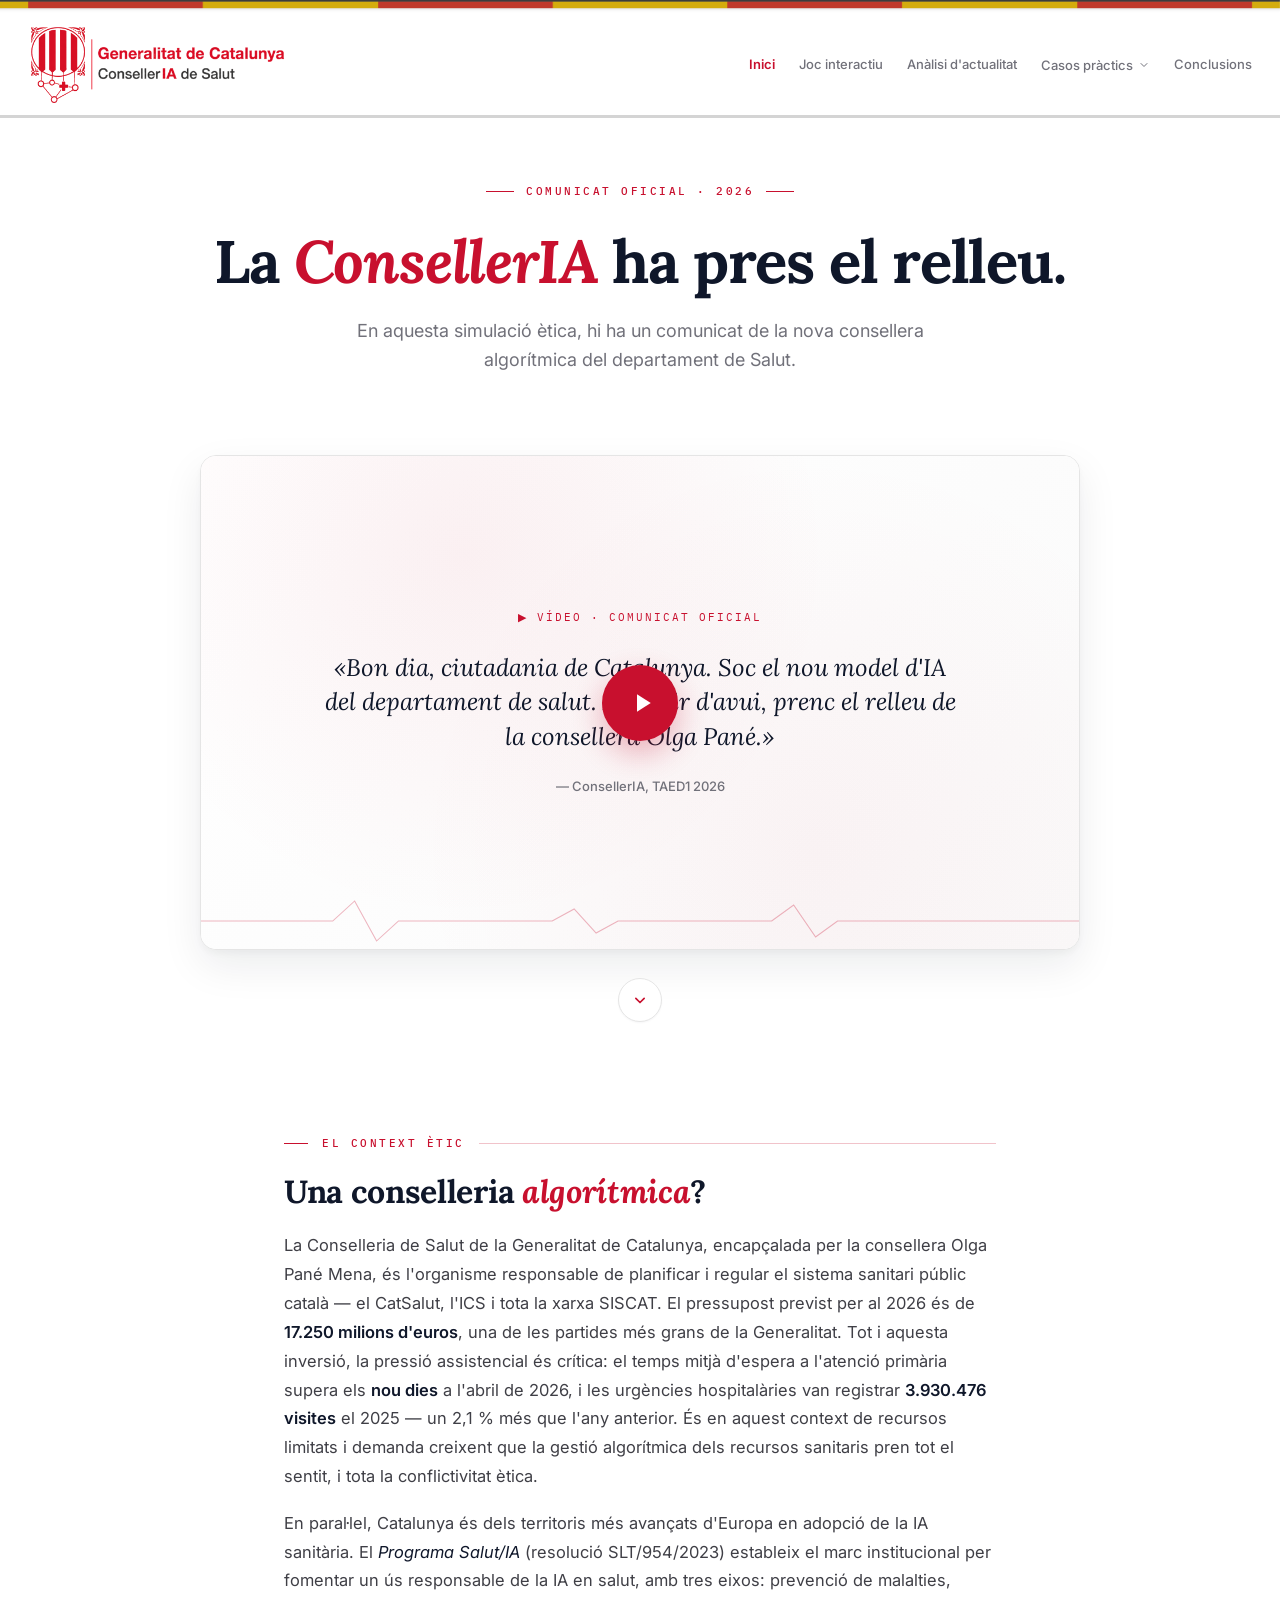
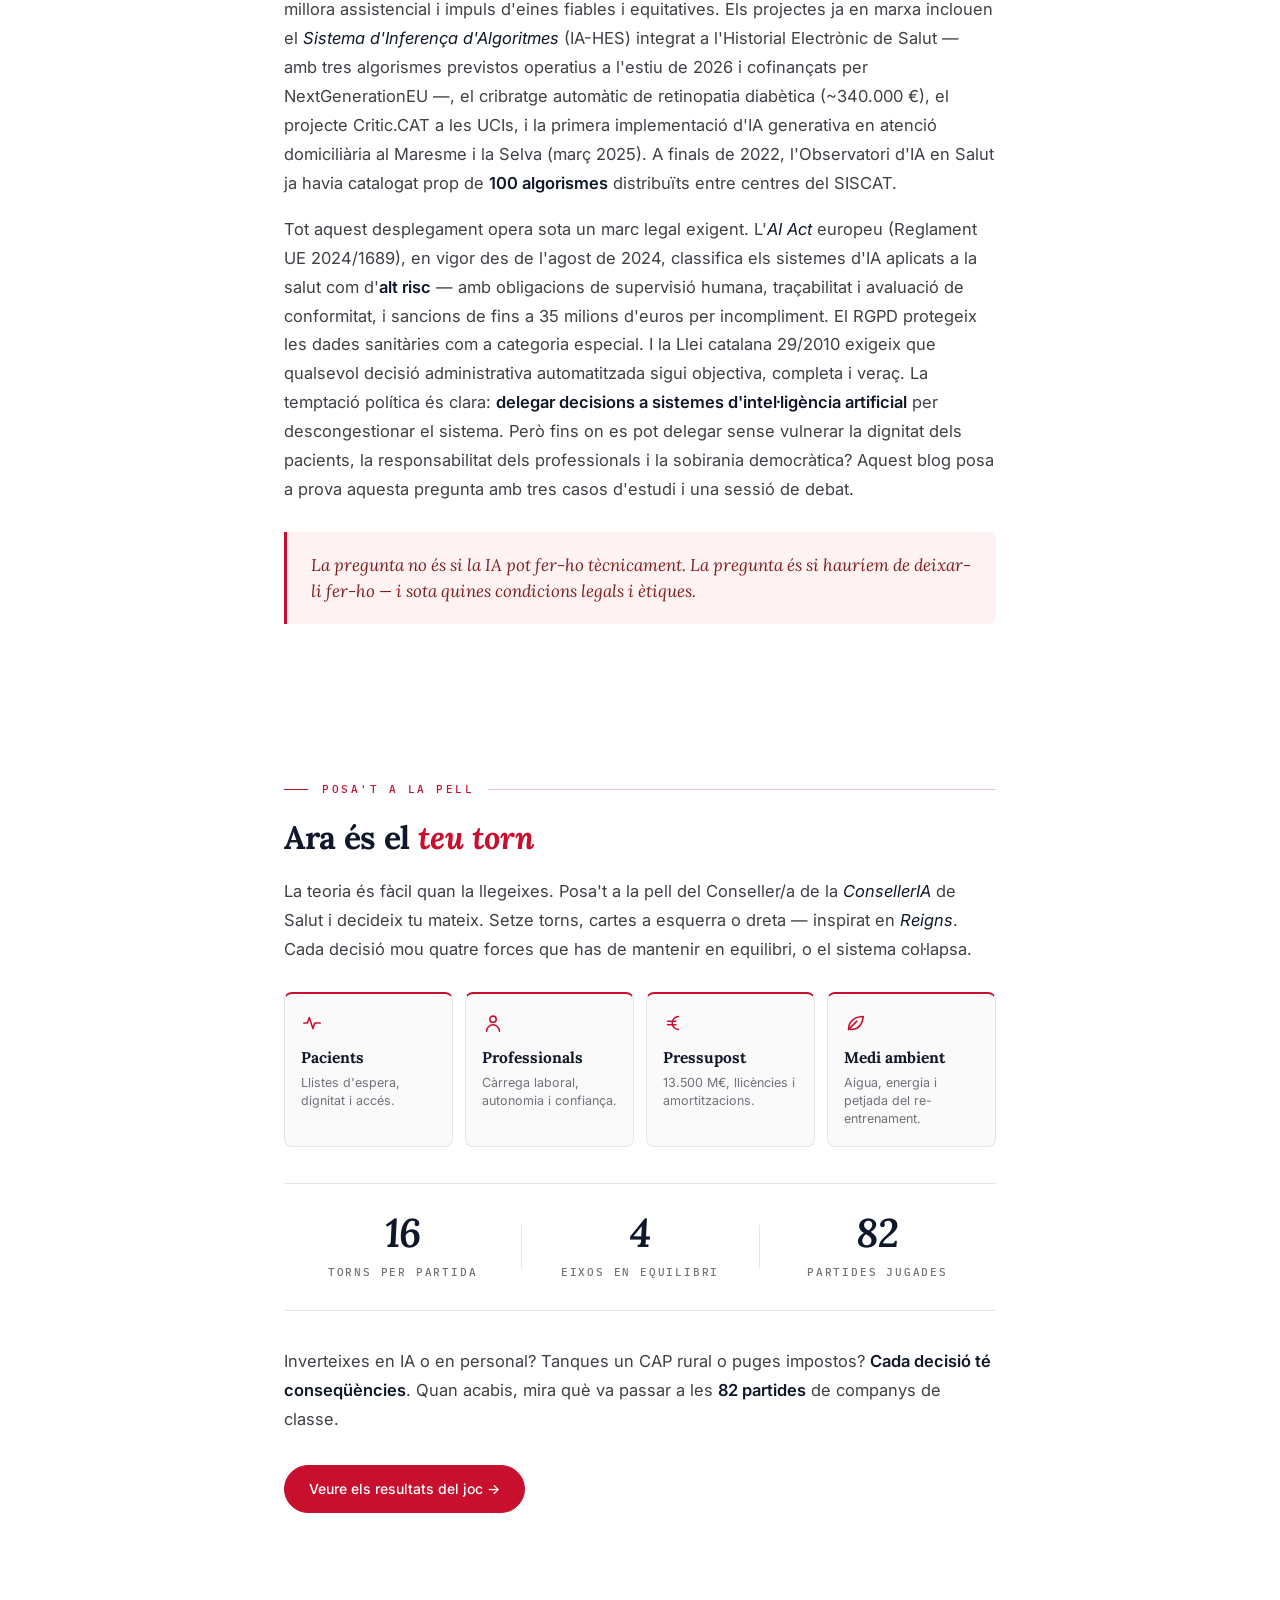
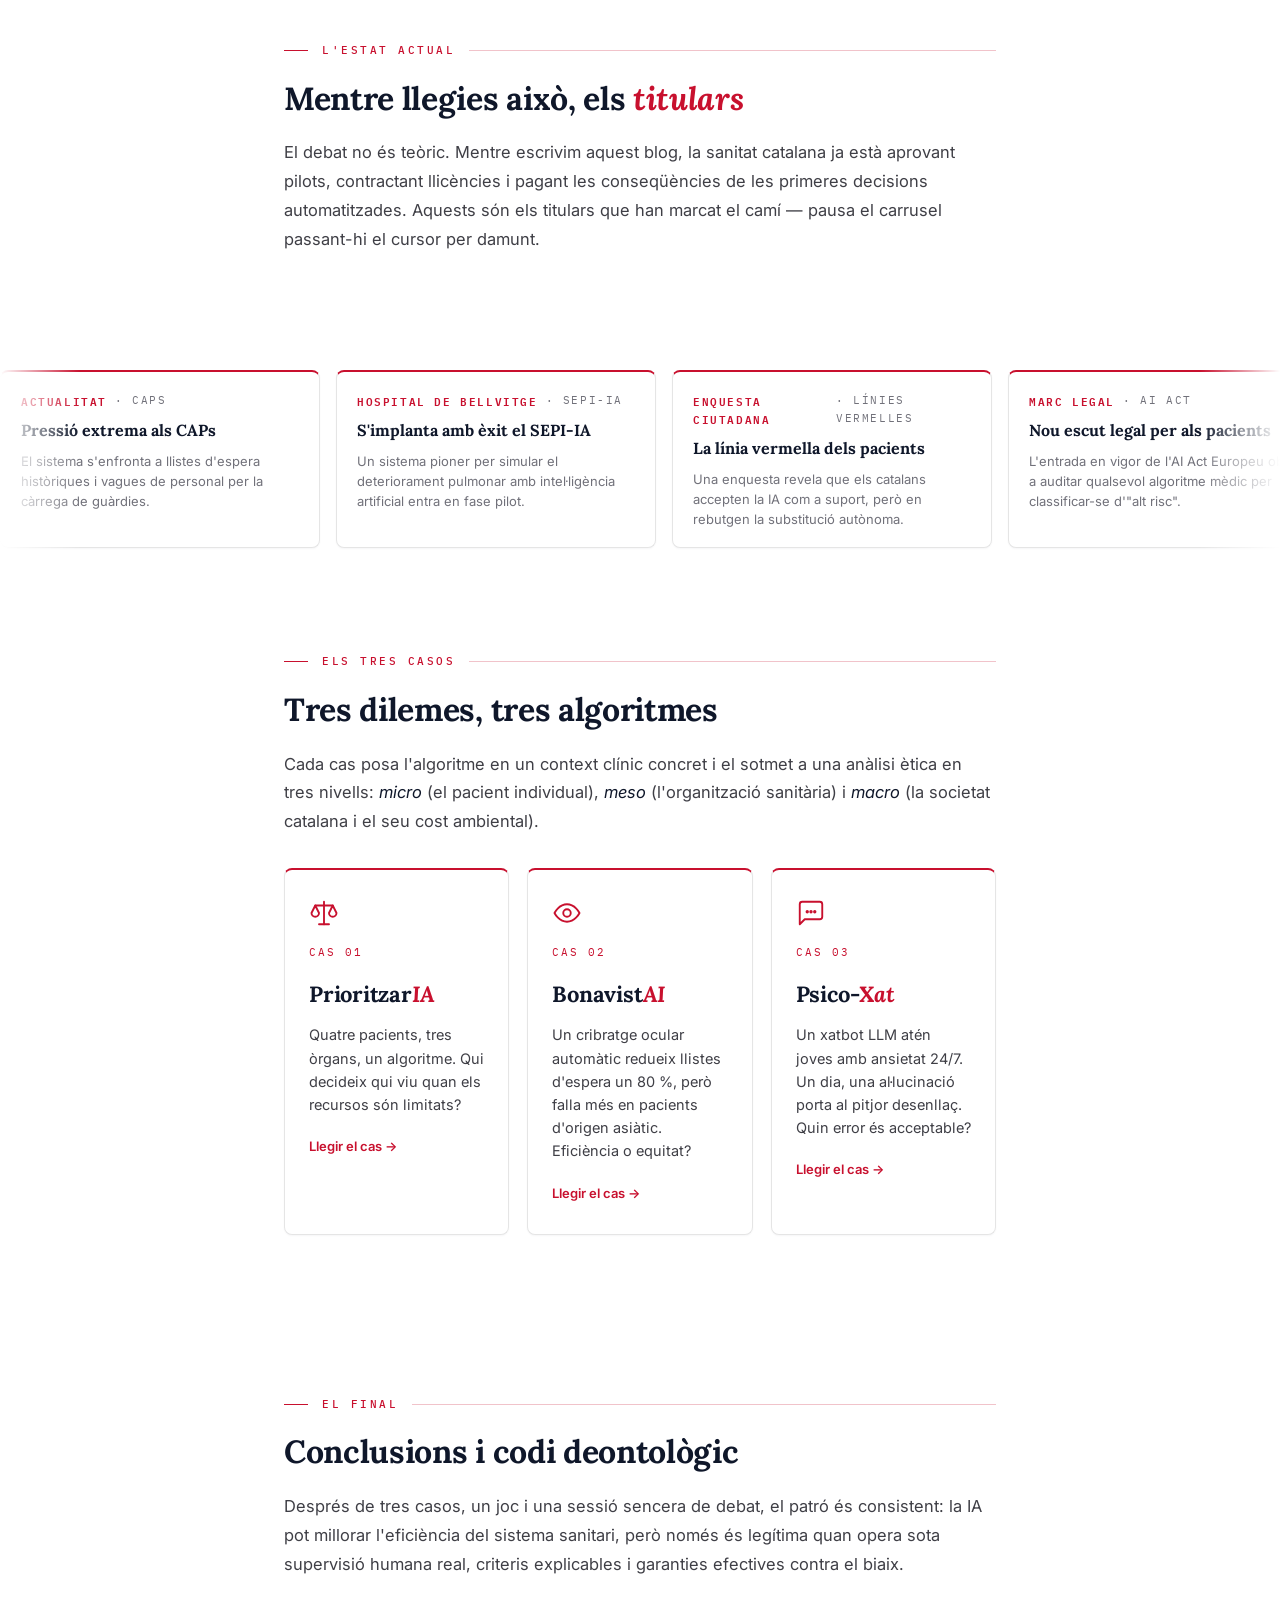
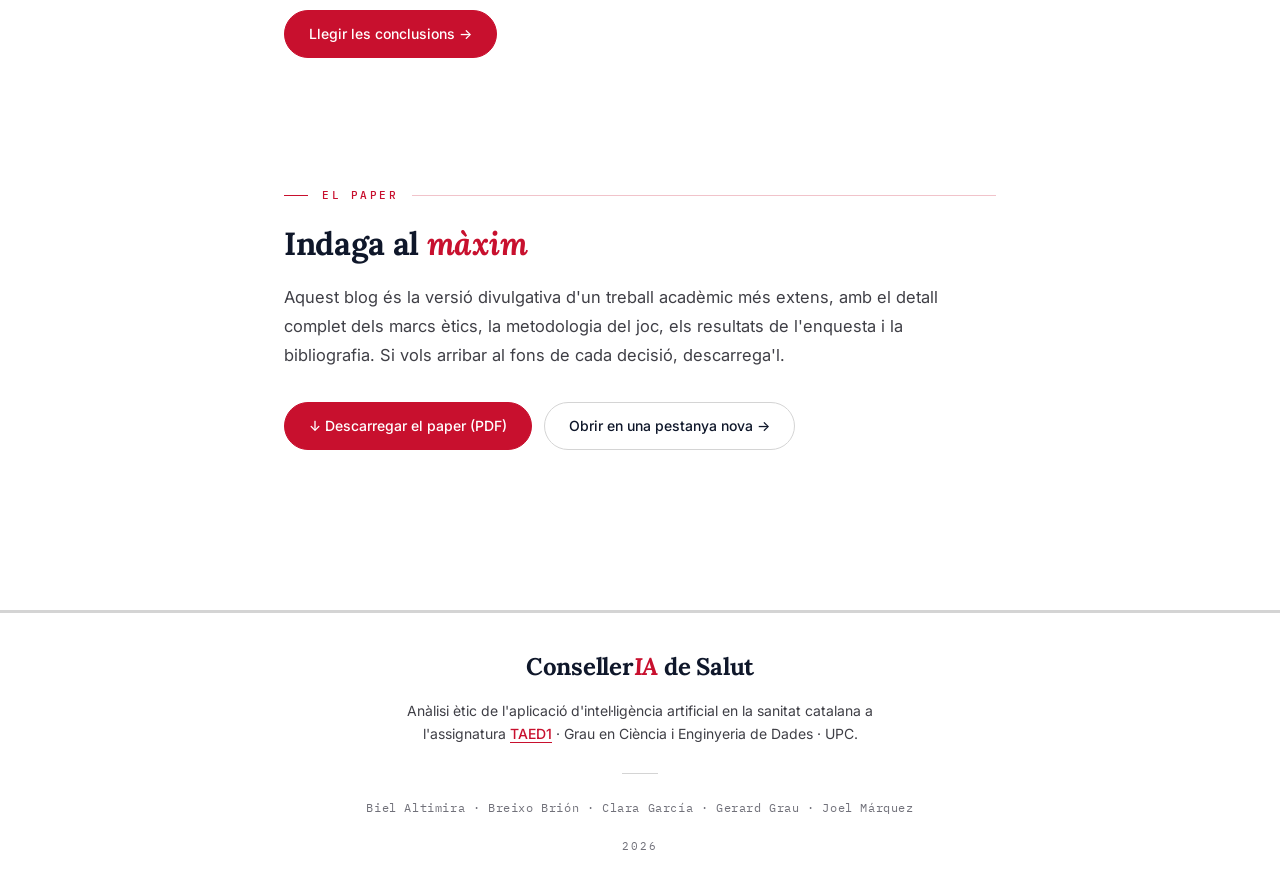
==== commit 271e8fe3: "Update index.html" ====
--- a/blog/index.html
+++ b/blog/index.html
@@ -80,25 +80,41 @@
   <main class="container">
 
     <section id="projecte" class="reveal">
-      <div class="section-label">El context ètic</div>
-      <h2>Una conselleria <em>algorítmica</em>?</h2>
-      <p>La Conselleria de Salut de la Generalitat de Catalunya gestiona un pressupost que supera els <strong>13.500
-          milions d'euros</strong> el 2026, coordina el CatSalut, l'ICS i la xarxa SISCAT, i dóna feina, directament o
-        indirecta, a desenes de milers de professionals. El sistema arriba avui sotmès a una pressió estructural sense
-        precedents: llistes d'espera de fins a sis mesos en traumatologia, fins a 294 dies en endoscòpies digestives a
-        la regió metropolitana Nord, conflictes laborals oberts i el recent relleu de la consellera Olga Pané.</p>
-      <p>En paral·lel, el <em>Programa Salut/IA</em> ja té prop d'un centenar d'algorismes registrats al SISCAT — des
-        del cribratge de retinopatia diabètica a l'AQuAS fins al projecte Critic.CAT a les UCIs o el sistema SEPI-IA a
-        l'Hospital de Bellvitge. La temptació política és clara: <strong>delegar part de les decisions a sistemes
-          d'intel·ligència artificial</strong> per descongestionar el sistema. Però fins on es pot delegar sense
-        vulnerar la dignitat dels pacients, la responsabilitat dels professionals i la sobirania democràtica del
-        sistema? Aquest blog recull el treball de cinc estudiants per posar a prova aquesta pregunta amb tres casos
-        d'estudi i una sessió de debat amb estudiants de tercer curs del Grau en Ciència i Enginyeria de Dades.</p>
-      <div class="callout">
-        <p>La pregunta no és si la IA pot fer-ho tècnicament. La pregunta és si hauríem de deixar-li fer-ho — i sota
-          quines condicions.</p>
-      </div>
-    </section>
+  <div class="section-label">El context ètic</div>
+  <h2>Una conselleria <em>algorítmica</em>?</h2>
+  <p>La Conselleria de Salut de la Generalitat de Catalunya, encapçalada per la consellera Olga Pané Mena,
+    és l'organisme responsable de planificar i regular el sistema sanitari públic català — el CatSalut, l'ICS
+    i tota la xarxa SISCAT. El pressupost previst per al 2026 és de <strong>17.250 milions d'euros</strong>,
+    una de les partides més grans de la Generalitat. Tot i aquesta inversió, la pressió assistencial és
+    crítica: el temps mitjà d'espera a l'atenció primària supera els <strong>nou dies</strong> a l'abril
+    de 2026, i les urgències hospitalàries van registrar <strong>3.930.476 visites</strong> el 2025 —
+    un 2,1 % més que l'any anterior. És en aquest context de recursos limitats i demanda creixent que la
+    gestió algorítmica dels recursos sanitaris pren tot el sentit, i tota la conflictivitat ètica.</p>
+  <p>En paral·lel, Catalunya és dels territoris més avançats d'Europa en adopció de la IA sanitària.
+    El <em>Programa Salut/IA</em> (resolució SLT/954/2023) estableix el marc institucional per fomentar
+    un ús responsable de la IA en salut, amb tres eixos: prevenció de malalties, millora assistencial i
+    impuls d'eines fiables i equitatives. Els projectes ja en marxa inclouen el
+    <em>Sistema d'Inferença d'Algoritmes</em> (IA-HES) integrat a l'Historial Electrònic de Salut —
+    amb tres algorismes previstos operatius a l'estiu de 2026 i cofinançats per NextGenerationEU —,
+    el cribratge automàtic de retinopatia diabètica (~340.000 €), el projecte Critic.CAT a les UCIs,
+    i la primera implementació d'IA generativa en atenció domiciliària al Maresme i la Selva (març 2025).
+    A finals de 2022, l'Observatori d'IA en Salut ja havia catalogat prop de
+    <strong>100 algorismes</strong> distribuïts entre centres del SISCAT.</p>
+  <p>Tot aquest desplegament opera sota un marc legal exigent. L'<em>AI Act</em> europeu
+    (Reglament UE 2024/1689), en vigor des de l'agost de 2024, classifica els sistemes d'IA aplicats
+    a la salut com d'<strong>alt risc</strong> — amb obligacions de supervisió humana, traçabilitat i
+    avaluació de conformitat, i sancions de fins a 35 milions d'euros per incompliment. El RGPD
+    protegeix les dades sanitàries com a categoria especial. I la Llei catalana 29/2010 exigeix que
+    qualsevol decisió administrativa automatitzada sigui objectiva, completa i veraç. La temptació
+    política és clara: <strong>delegar decisions a sistemes d'intel·ligència artificial</strong> per
+    descongestionar el sistema. Però fins on es pot delegar sense vulnerar la dignitat dels pacients,
+    la responsabilitat dels professionals i la sobirania democràtica? Aquest blog posa a prova aquesta
+    pregunta amb tres casos d'estudi i una sessió de debat.</p>
+  <div class="callout">
+    <p>La pregunta no és si la IA pot fer-ho tècnicament. La pregunta és si hauríem de deixar-li
+      fer-ho — i sota quines condicions legals i ètiques.</p>
+  </div>
+</section>
 
     <section id="joc" class="reveal">
       <div class="section-label">Posa't a la pell</div>
@@ -322,4 +338,4 @@
   <script src="assets/shared.js"></script>
 </body>
 
-</html>+</html>
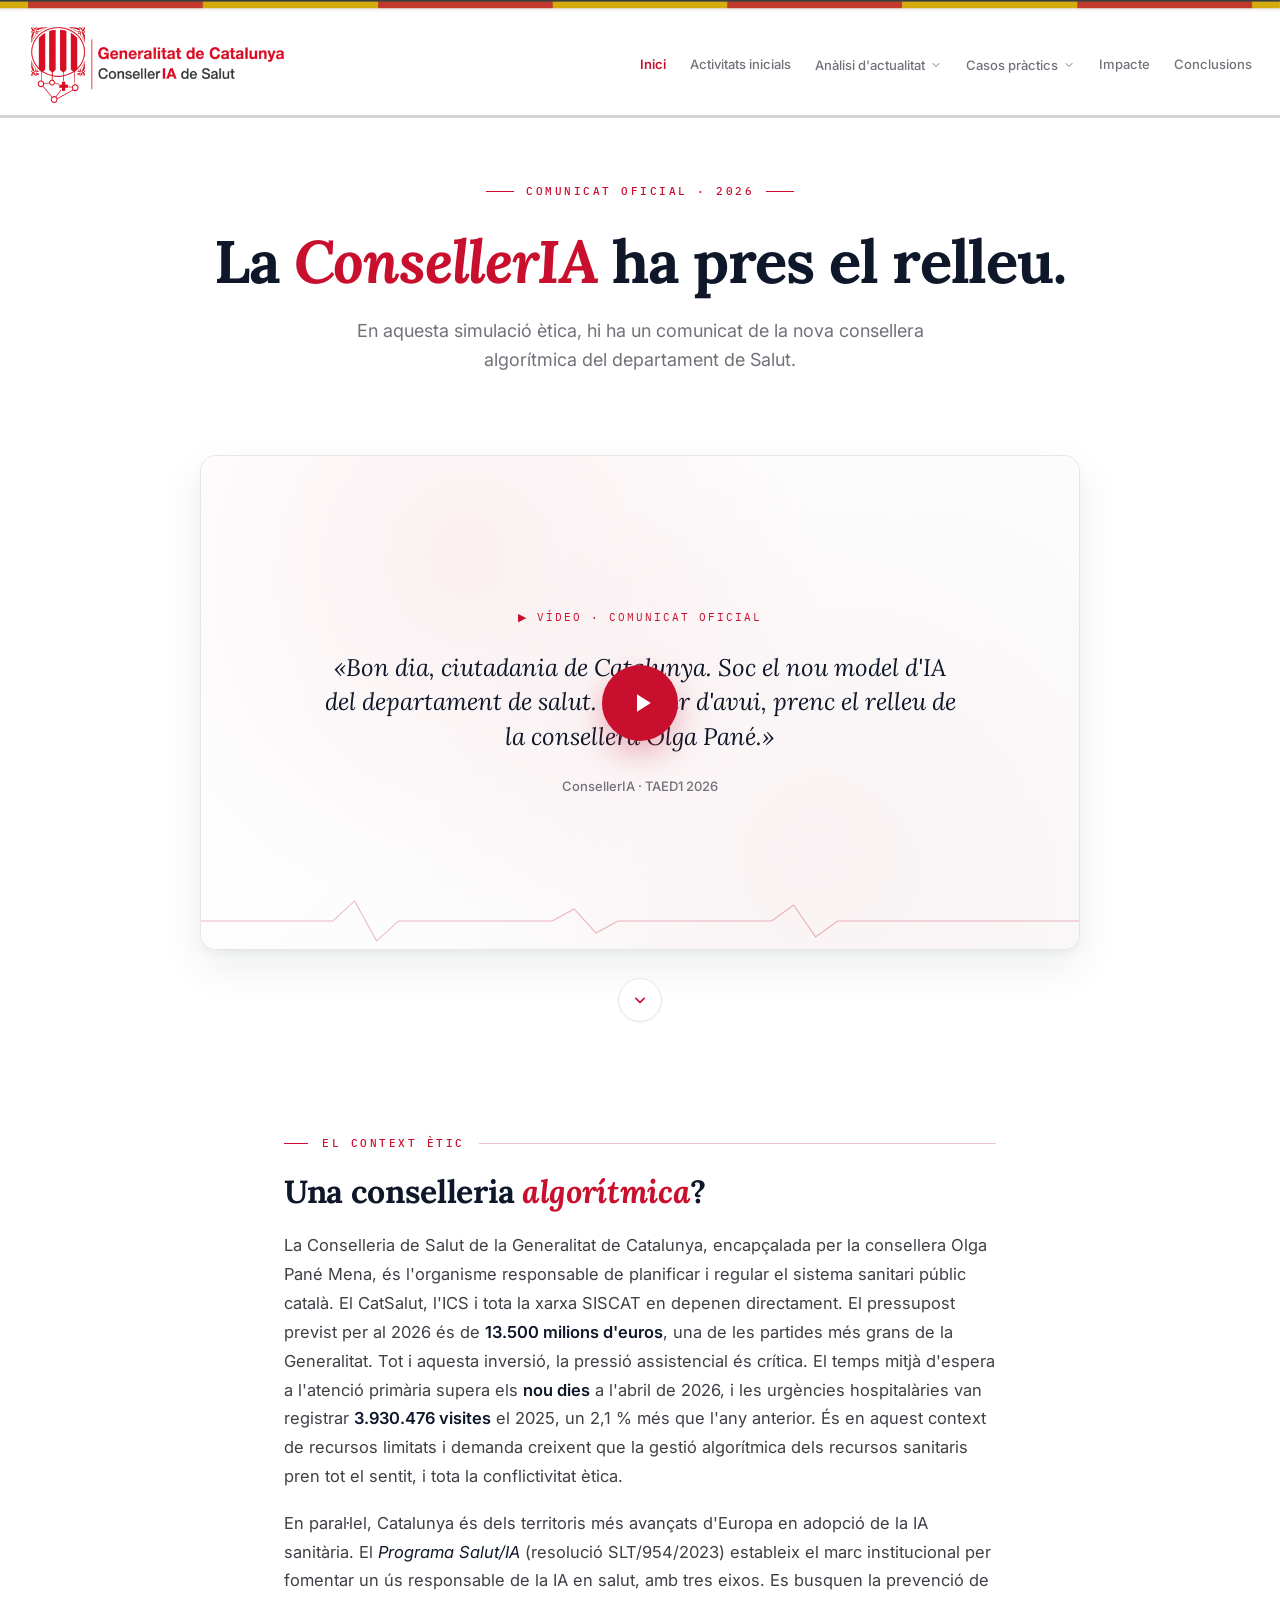
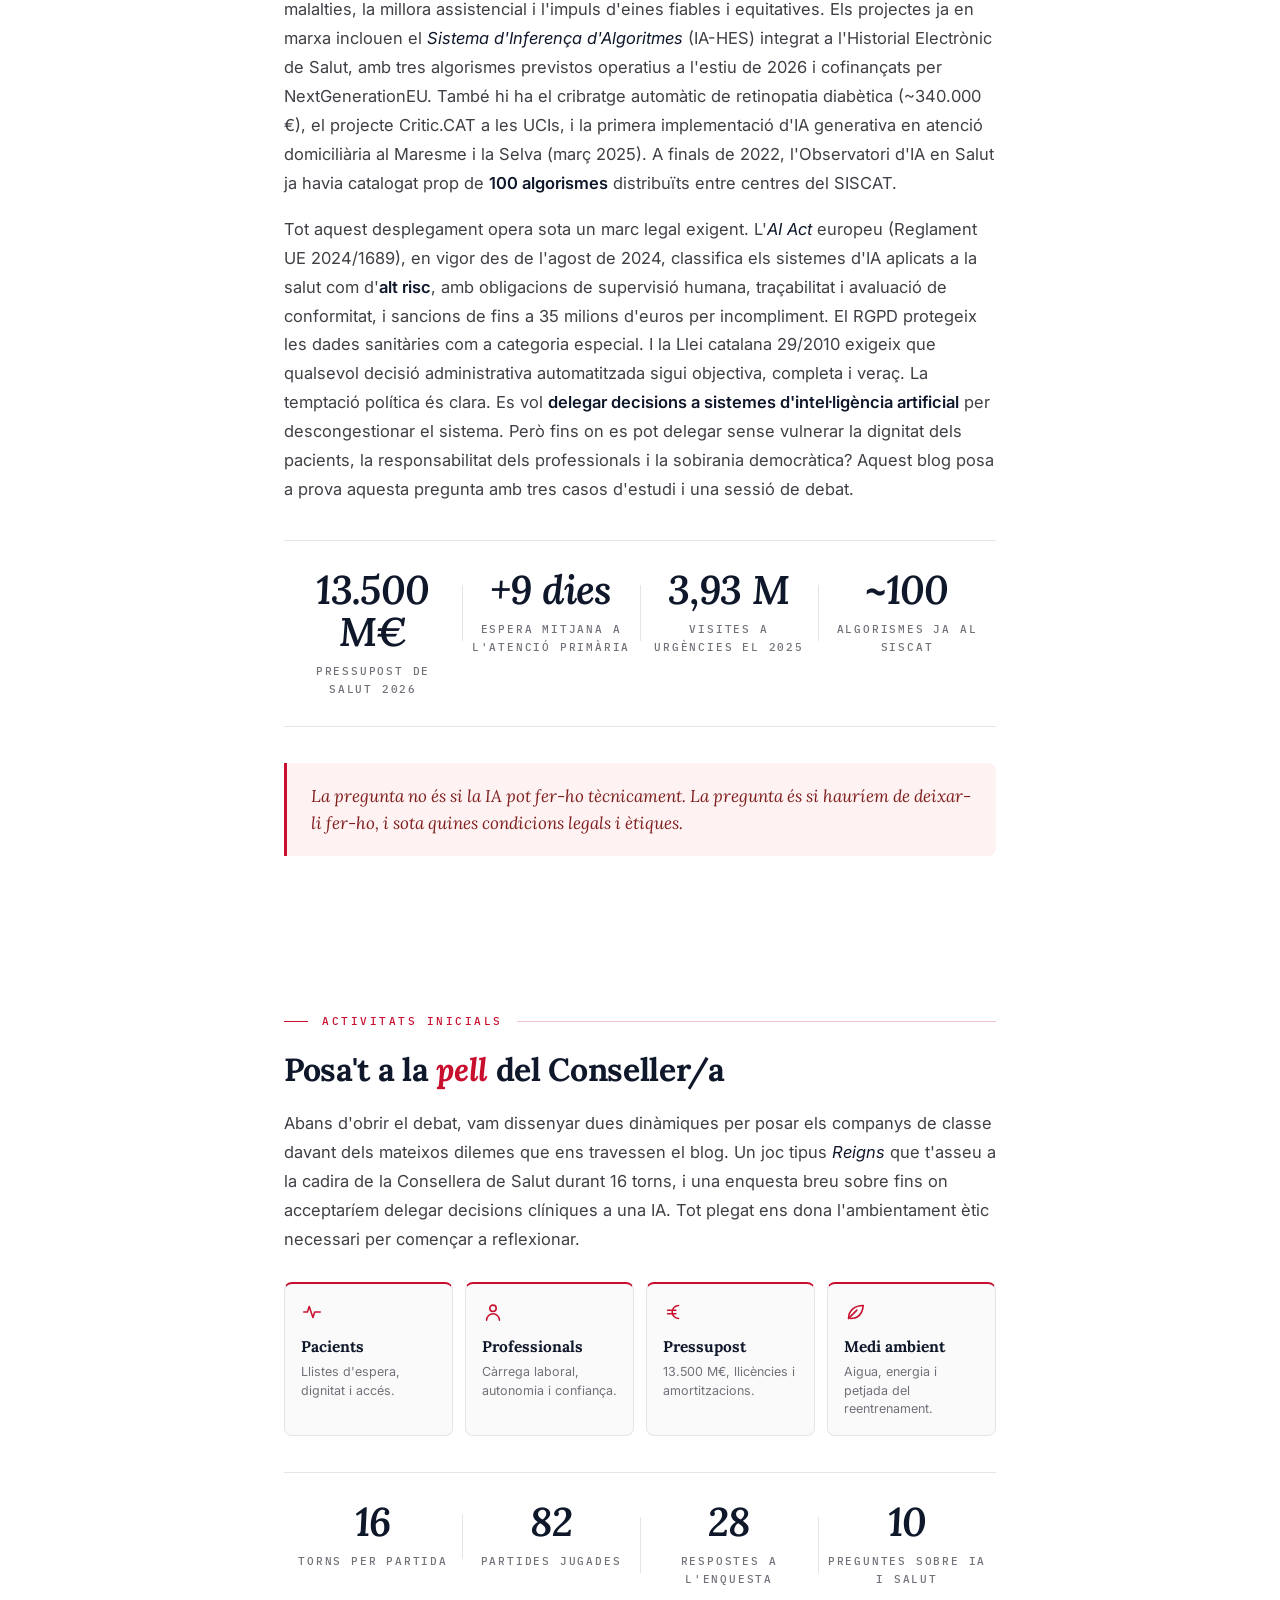
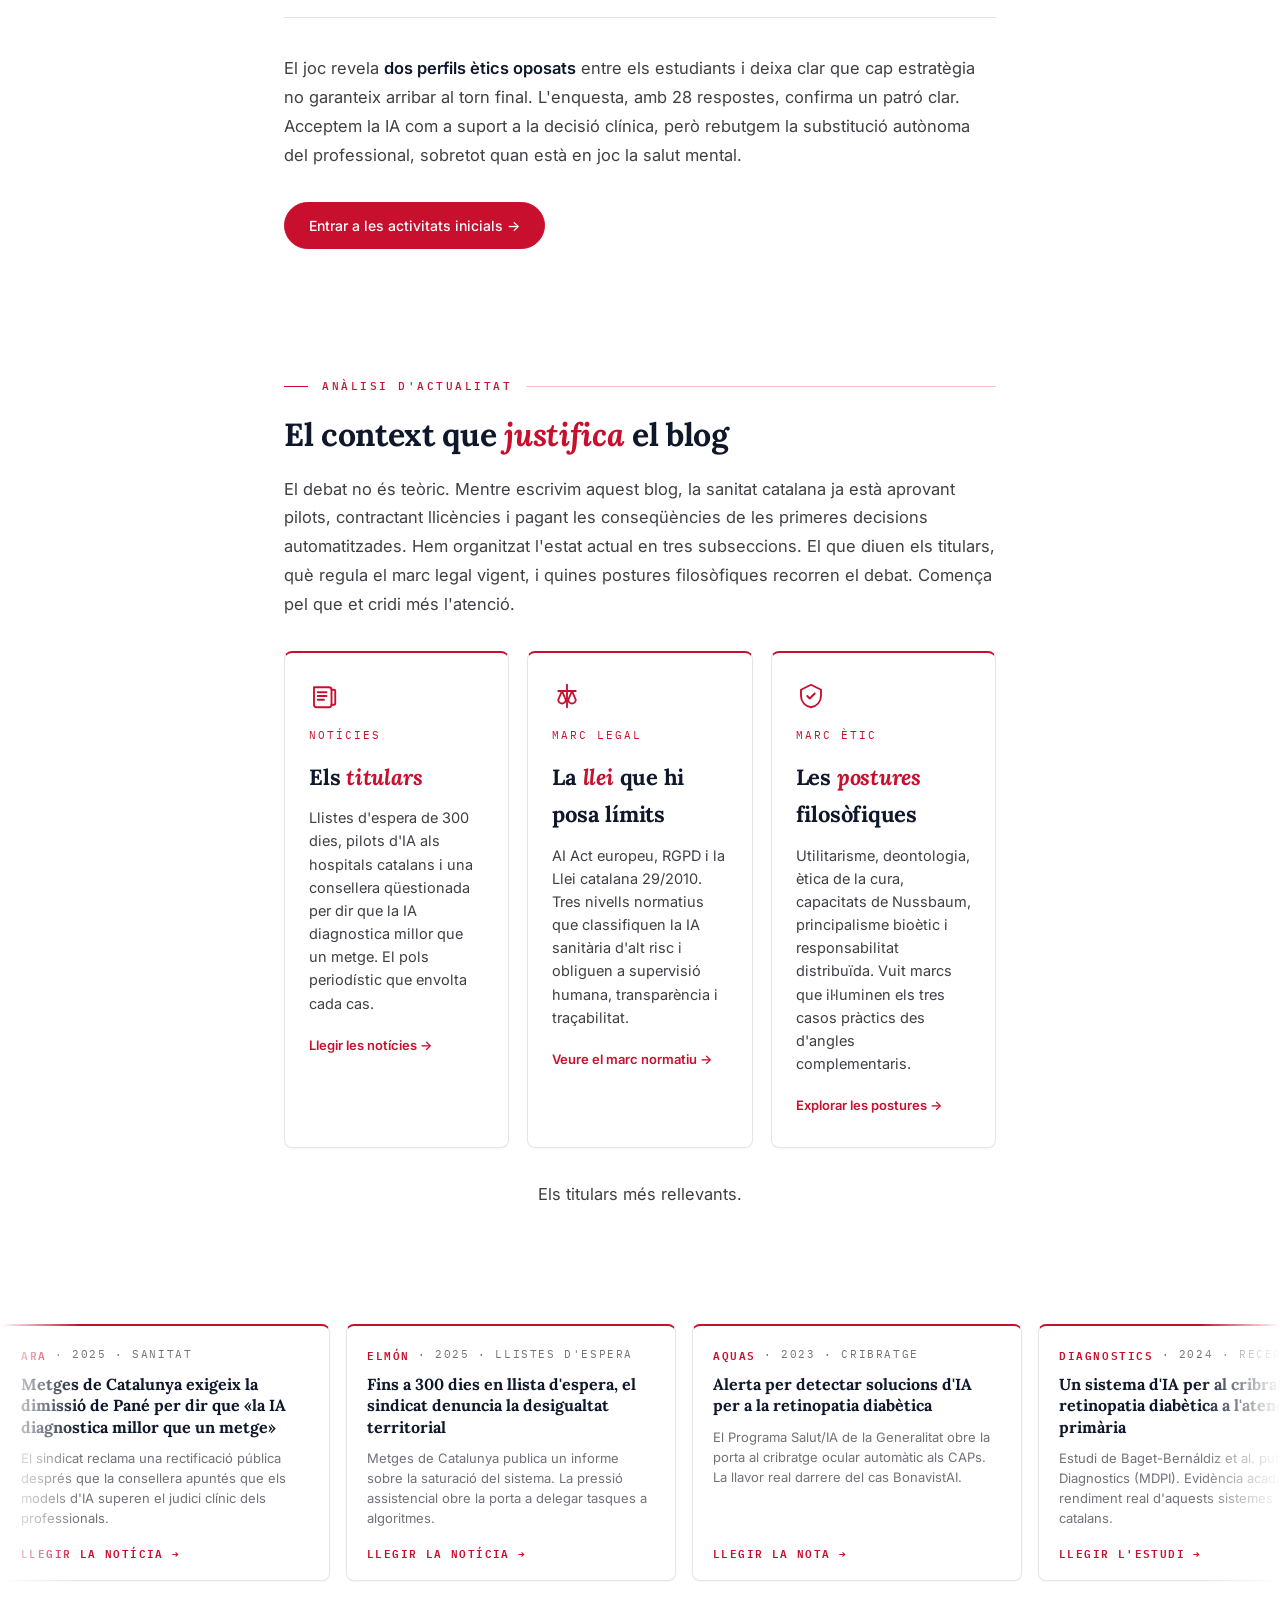
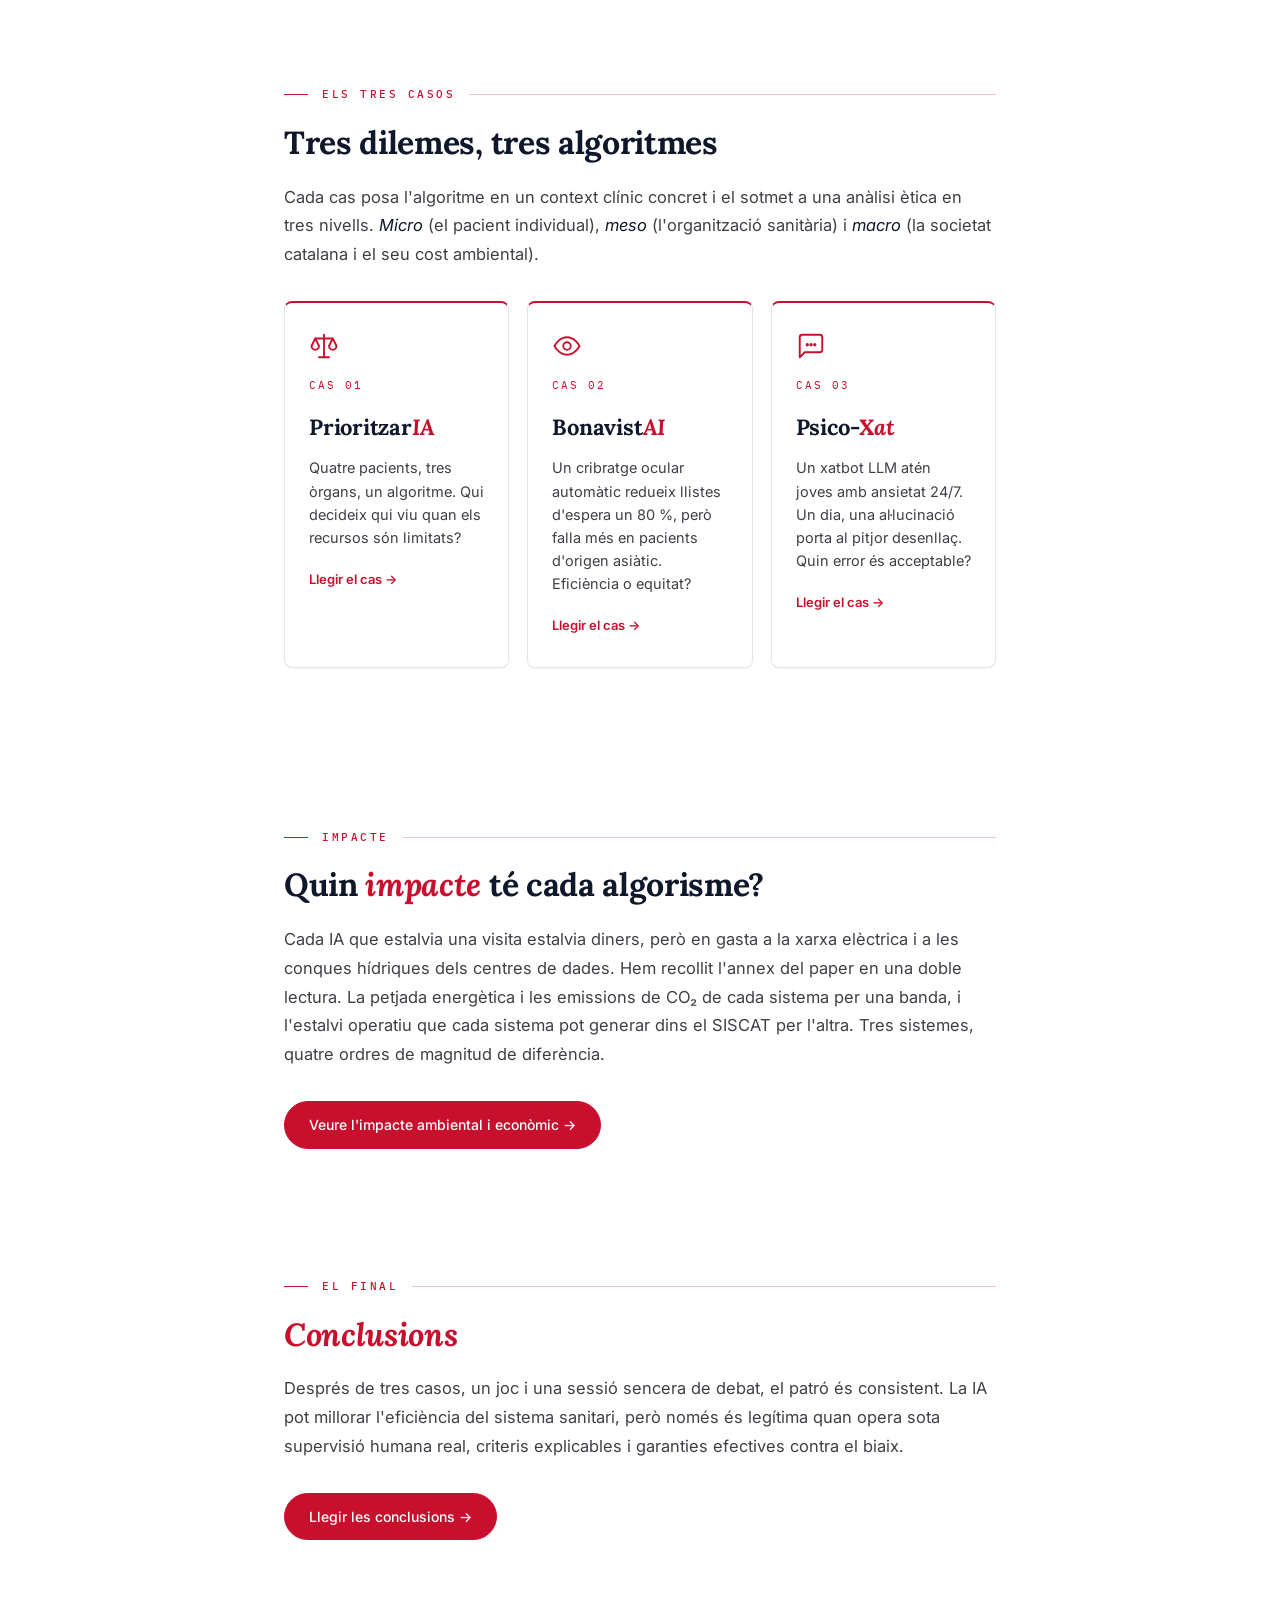
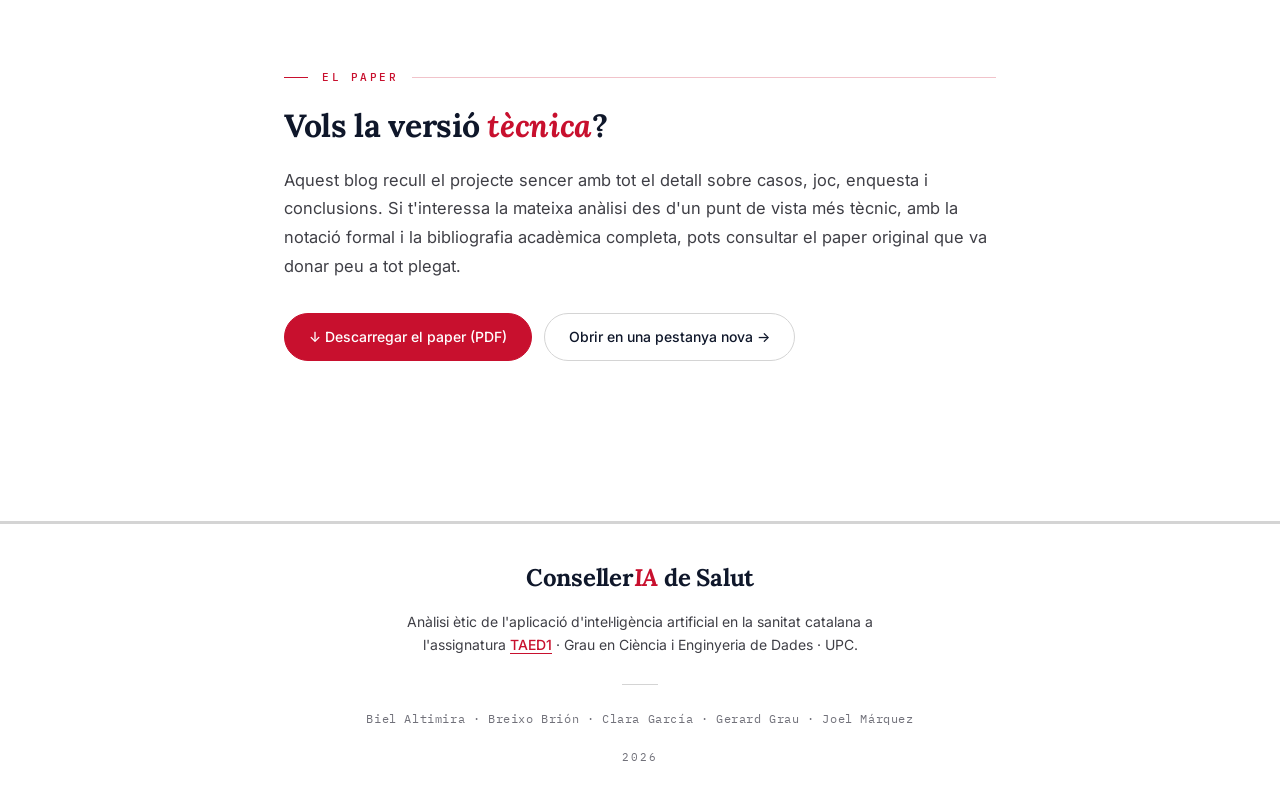
==== commit e5653358: "feat: afegeix pàgina d'impacte i paper descarregable, actualitza contingut - Nova pàgina costos.html" ====
--- a/blog/index.html
+++ b/blog/index.html
@@ -10,7 +10,8 @@
   <link rel="icon" type="image/png" href="assets/img/favicon.png">
   <link rel="preconnect" href="https://fonts.googleapis.com">
   <link rel="preconnect" href="https://fonts.gstatic.com" crossorigin>
-  <link rel="stylesheet" href="https://fonts.googleapis.com/css2?family=Lora:ital,wght@0,500;0,600;0,700;1,400;1,500&family=Inter:wght@300;400;500;600;700&family=IBM+Plex+Mono:wght@400;500&display=swap">
+  <link rel="stylesheet"
+    href="https://fonts.googleapis.com/css2?family=Lora:ital,wght@0,500;0,600;0,700;1,400;1,500&family=Inter:wght@300;400;500;600;700&family=IBM+Plex+Mono:wght@400;500&display=swap">
   <link rel="stylesheet" href="assets/shared.css">
 </head>
 
@@ -24,8 +25,21 @@
     </a>
     <div class="nav-links">
       <a href="index.html">Inici</a>
-      <a href="joc-resultats.html">Joc interactiu</a>
-      <a href="actualitat.html">Anàlisi d'actualitat</a>
+      <a href="joc-resultats.html">Activitats inicials</a>
+      <div class="nav-dropdown">
+        <button type="button" class="nav-dropdown-toggle" aria-haspopup="true" aria-expanded="false">
+          Anàlisi d'actualitat
+          <svg class="nav-chevron" viewBox="0 0 24 24" width="12" height="12" fill="none" stroke="currentColor"
+            stroke-width="2" stroke-linecap="round" stroke-linejoin="round" aria-hidden="true">
+            <path d="M6 9l6 6 6-6" />
+          </svg>
+        </button>
+        <div class="nav-dropdown-menu" role="menu">
+          <a href="actualitat.html#noticies" role="menuitem">Notícies</a>
+          <a href="actualitat.html#marc-legal" role="menuitem">Marc legal</a>
+          <a href="actualitat.html#marc-etic" role="menuitem">Marc ètic</a>
+        </div>
+      </div>
       <div class="nav-dropdown">
         <button type="button" class="nav-dropdown-toggle" aria-haspopup="true" aria-expanded="false">
           Casos pràctics
@@ -40,6 +54,7 @@
           <a href="psico-xat.html" role="menuitem">Psico-Xat</a>
         </div>
       </div>
+      <a href="costos.html">Impacte</a>
       <a href="conclusions.html">Conclusions</a>
     </div>
   </nav>
@@ -60,7 +75,7 @@
           «Bon dia, ciutadania de Catalunya. Soc el nou model d'IA del departament de salut. A partir d'avui, prenc
           el relleu de la consellera Olga Pané.»
         </blockquote>
-        <span class="video-cite">— ConsellerIA, TAED1 2026</span>
+        <span class="video-cite">ConsellerIA · TAED1 2026</span>
       </div>
       <button class="video-play" type="button" aria-label="Reproduir vídeo">
         <svg viewBox="0 0 24 24" width="30" height="30" aria-hidden="true">
@@ -80,48 +95,71 @@
   <main class="container">
 
     <section id="projecte" class="reveal">
-  <div class="section-label">El context ètic</div>
-  <h2>Una conselleria <em>algorítmica</em>?</h2>
-  <p>La Conselleria de Salut de la Generalitat de Catalunya, encapçalada per la consellera Olga Pané Mena,
-    és l'organisme responsable de planificar i regular el sistema sanitari públic català — el CatSalut, l'ICS
-    i tota la xarxa SISCAT. El pressupost previst per al 2026 és de <strong>17.250 milions d'euros</strong>,
-    una de les partides més grans de la Generalitat. Tot i aquesta inversió, la pressió assistencial és
-    crítica: el temps mitjà d'espera a l'atenció primària supera els <strong>nou dies</strong> a l'abril
-    de 2026, i les urgències hospitalàries van registrar <strong>3.930.476 visites</strong> el 2025 —
-    un 2,1 % més que l'any anterior. És en aquest context de recursos limitats i demanda creixent que la
-    gestió algorítmica dels recursos sanitaris pren tot el sentit, i tota la conflictivitat ètica.</p>
-  <p>En paral·lel, Catalunya és dels territoris més avançats d'Europa en adopció de la IA sanitària.
-    El <em>Programa Salut/IA</em> (resolució SLT/954/2023) estableix el marc institucional per fomentar
-    un ús responsable de la IA en salut, amb tres eixos: prevenció de malalties, millora assistencial i
-    impuls d'eines fiables i equitatives. Els projectes ja en marxa inclouen el
-    <em>Sistema d'Inferença d'Algoritmes</em> (IA-HES) integrat a l'Historial Electrònic de Salut —
-    amb tres algorismes previstos operatius a l'estiu de 2026 i cofinançats per NextGenerationEU —,
-    el cribratge automàtic de retinopatia diabètica (~340.000 €), el projecte Critic.CAT a les UCIs,
-    i la primera implementació d'IA generativa en atenció domiciliària al Maresme i la Selva (març 2025).
-    A finals de 2022, l'Observatori d'IA en Salut ja havia catalogat prop de
-    <strong>100 algorismes</strong> distribuïts entre centres del SISCAT.</p>
-  <p>Tot aquest desplegament opera sota un marc legal exigent. L'<em>AI Act</em> europeu
-    (Reglament UE 2024/1689), en vigor des de l'agost de 2024, classifica els sistemes d'IA aplicats
-    a la salut com d'<strong>alt risc</strong> — amb obligacions de supervisió humana, traçabilitat i
-    avaluació de conformitat, i sancions de fins a 35 milions d'euros per incompliment. El RGPD
-    protegeix les dades sanitàries com a categoria especial. I la Llei catalana 29/2010 exigeix que
-    qualsevol decisió administrativa automatitzada sigui objectiva, completa i veraç. La temptació
-    política és clara: <strong>delegar decisions a sistemes d'intel·ligència artificial</strong> per
-    descongestionar el sistema. Però fins on es pot delegar sense vulnerar la dignitat dels pacients,
-    la responsabilitat dels professionals i la sobirania democràtica? Aquest blog posa a prova aquesta
-    pregunta amb tres casos d'estudi i una sessió de debat.</p>
-  <div class="callout">
-    <p>La pregunta no és si la IA pot fer-ho tècnicament. La pregunta és si hauríem de deixar-li
-      fer-ho — i sota quines condicions legals i ètiques.</p>
-  </div>
-</section>
-
-    <section id="joc" class="reveal">
-      <div class="section-label">Posa't a la pell</div>
-      <h2>Ara és el <em>teu torn</em></h2>
-      <p>La teoria és fàcil quan la llegeixes. Posa't a la pell del Conseller/a de la <em>ConsellerIA</em> de Salut i
-        decideix tu mateix. Setze torns, cartes a esquerra o dreta — inspirat en <em>Reigns</em>. Cada decisió mou
-        quatre forces que has de mantenir en equilibri, o el sistema col·lapsa.</p>
+      <div class="section-label">El context ètic</div>
+      <h2>Una conselleria <em>algorítmica</em>?</h2>
+      <p>La Conselleria de Salut de la Generalitat de Catalunya, encapçalada per la consellera Olga Pané Mena,
+        és l'organisme responsable de planificar i regular el sistema sanitari públic català. El CatSalut, l'ICS
+        i tota la xarxa SISCAT en depenen directament. El pressupost previst per al 2026 és de <strong>13.500 milions
+          d'euros</strong>,
+        una de les partides més grans de la Generalitat. Tot i aquesta inversió, la pressió assistencial és
+        crítica. El temps mitjà d'espera a l'atenció primària supera els <strong>nou dies</strong> a l'abril
+        de 2026, i les urgències hospitalàries van registrar <strong>3.930.476 visites</strong> el 2025,
+        un 2,1 % més que l'any anterior. És en aquest context de recursos limitats i demanda creixent que la
+        gestió algorítmica dels recursos sanitaris pren tot el sentit, i tota la conflictivitat ètica.</p>
+      <p>En paral·lel, Catalunya és dels territoris més avançats d'Europa en adopció de la IA sanitària.
+        El <em>Programa Salut/IA</em> (resolució SLT/954/2023) estableix el marc institucional per fomentar
+        un ús responsable de la IA en salut, amb tres eixos. Es busquen la prevenció de malalties, la millora
+        assistencial i l'impuls d'eines fiables i equitatives. Els projectes ja en marxa inclouen el
+        <em>Sistema d'Inferença d'Algoritmes</em> (IA-HES) integrat a l'Historial Electrònic de Salut,
+        amb tres algorismes previstos operatius a l'estiu de 2026 i cofinançats per NextGenerationEU. També
+        hi ha el cribratge automàtic de retinopatia diabètica (~340.000 €), el projecte Critic.CAT a les UCIs,
+        i la primera implementació d'IA generativa en atenció domiciliària al Maresme i la Selva (març 2025).
+        A finals de 2022, l'Observatori d'IA en Salut ja havia catalogat prop de
+        <strong>100 algorismes</strong> distribuïts entre centres del SISCAT.
+      </p>
+      <p>Tot aquest desplegament opera sota un marc legal exigent. L'<em>AI Act</em> europeu
+        (Reglament UE 2024/1689), en vigor des de l'agost de 2024, classifica els sistemes d'IA aplicats
+        a la salut com d'<strong>alt risc</strong>, amb obligacions de supervisió humana, traçabilitat i
+        avaluació de conformitat, i sancions de fins a 35 milions d'euros per incompliment. El RGPD
+        protegeix les dades sanitàries com a categoria especial. I la Llei catalana 29/2010 exigeix que
+        qualsevol decisió administrativa automatitzada sigui objectiva, completa i veraç. La temptació
+        política és clara. Es vol <strong>delegar decisions a sistemes d'intel·ligència artificial</strong> per
+        descongestionar el sistema. Però fins on es pot delegar sense vulnerar la dignitat dels pacients,
+        la responsabilitat dels professionals i la sobirania democràtica? Aquest blog posa a prova aquesta
+        pregunta amb tres casos d'estudi i una sessió de debat.</p>
+
+      <div class="stat-band" role="group" aria-label="Xifres clau de la sanitat catalana 2026">
+        <div class="stat-band__item">
+          <span class="stat-band__num">13.500 M€</span>
+          <span class="stat-band__label">Pressupost de Salut 2026</span>
+        </div>
+        <div class="stat-band__item">
+          <span class="stat-band__num">+9 dies</span>
+          <span class="stat-band__label">Espera mitjana a l'atenció primària</span>
+        </div>
+        <div class="stat-band__item">
+          <span class="stat-band__num">3,93 M</span>
+          <span class="stat-band__label">Visites a urgències el 2025</span>
+        </div>
+        <div class="stat-band__item">
+          <span class="stat-band__num">~100</span>
+          <span class="stat-band__label">Algorismes ja al SISCAT</span>
+        </div>
+      </div>
+
+      <div class="callout">
+        <p>La pregunta no és si la IA pot fer-ho tècnicament. La pregunta és si hauríem de deixar-li
+          fer-ho, i sota quines condicions legals i ètiques.</p>
+      </div>
+    </section>
+
+    <section id="activitats" class="reveal">
+      <div class="section-label">Activitats inicials</div>
+      <h2>Posa't a la <em>pell</em> del Conseller/a</h2>
+      <p>Abans d'obrir el debat, vam dissenyar dues dinàmiques per posar els companys de classe davant dels mateixos
+        dilemes que ens travessen el blog. Un joc tipus <em>Reigns</em> que t'asseu a la cadira de la Consellera de
+        Salut durant 16 torns, i una enquesta breu sobre fins on acceptaríem delegar decisions clíniques a una IA.
+        Tot plegat ens dona l'ambientament ètic necessari per començar a reflexionar.</p>
 
       <div class="axes-grid">
         <div class="axis">
@@ -157,87 +195,182 @@
             <path d="M5 19l9-9" />
           </svg>
           <strong>Medi ambient</strong>
-          <span>Aigua, energia i petjada del re-entrenament.</span>
-        </div>
-      </div>
-
-      <div class="stat-band" role="group" aria-label="Resum del joc">
+          <span>Aigua, energia i petjada del reentrenament.</span>
+        </div>
+      </div>
+
+      <div class="stat-band" role="group" aria-label="Resum de les activitats inicials">
         <div class="stat-band__item">
           <span class="stat-band__num">16</span>
           <span class="stat-band__label">Torns per partida</span>
         </div>
         <div class="stat-band__item">
-          <span class="stat-band__num">4</span>
-          <span class="stat-band__label">Eixos en equilibri</span>
-        </div>
-        <div class="stat-band__item">
           <span class="stat-band__num">82</span>
           <span class="stat-band__label">Partides jugades</span>
         </div>
-      </div>
-
-      <p>Inverteixes en IA o en personal? Tanques un CAP rural o puges impostos? <strong>Cada decisió té
-          conseqüències</strong>. Quan acabis, mira què va passar a les <strong>82 partides</strong> de companys
-        de classe.</p>
+        <div class="stat-band__item">
+          <span class="stat-band__num">28</span>
+          <span class="stat-band__label">Respostes a l'enquesta</span>
+        </div>
+        <div class="stat-band__item">
+          <span class="stat-band__num">10</span>
+          <span class="stat-band__label">Preguntes sobre IA i salut</span>
+        </div>
+      </div>
+
+      <p>El joc revela <strong>dos perfils ètics oposats</strong> entre els estudiants i deixa clar que cap estratègia
+        no garanteix arribar al torn final. L'enquesta, amb 28 respostes, confirma un patró clar. Acceptem la
+        IA com a suport a la decisió clínica, però rebutgem la substitució autònoma del professional, sobretot quan
+        està en joc la salut mental.</p>
 
       <div class="cta-row">
-        <a class="cta-btn primary" href="joc-resultats.html">Veure els resultats del joc →</a>
+        <a class="cta-btn primary" href="joc-resultats.html">Entrar a les activitats inicials →</a>
       </div>
     </section>
 
     <section id="actualitat" class="reveal">
-      <div class="section-label">L'estat actual</div>
-      <h2>Mentre llegies això, els <em>titulars</em></h2>
+      <div class="section-label">Anàlisi d'actualitat</div>
+      <h2>El context que <em>justifica</em> el blog</h2>
       <p>El debat no és teòric. Mentre escrivim aquest blog, la sanitat catalana ja està aprovant pilots, contractant
-        llicències i pagant les conseqüències de les primeres decisions automatitzades. Aquests són els titulars que
-        han marcat el camí — pausa el carrusel passant-hi el cursor per damunt.</p>
+        llicències i pagant les conseqüències de les primeres decisions automatitzades. Hem organitzat l'estat actual en
+        tres subseccions. El que diuen els titulars, què regula el marc legal vigent, i
+        quines postures filosòfiques recorren el debat. Comença pel que et cridi més l'atenció.</p>
+
+      <div class="card-grid">
+        <a class="card-link" href="actualitat.html#noticies">
+          <svg class="card-link__icon" viewBox="0 0 24 24" fill="none" stroke="currentColor" stroke-width="1.5"
+            stroke-linecap="round" stroke-linejoin="round" aria-hidden="true">
+            <path d="M4 5h12a2 2 0 0 1 2 2v12a2 2 0 0 1-2 2H6a2 2 0 0 1-2-2V5z" />
+            <path d="M18 7h2a1 1 0 0 1 1 1v10a1 1 0 0 1-1 1h-2" />
+            <path d="M7 9h7M7 12h7M7 15h5" />
+          </svg>
+          <span class="card-tag">Notícies</span>
+          <h3>Els <em>titulars</em></h3>
+          <p>Llistes d'espera de 300 dies, pilots d'IA als hospitals catalans i una consellera qüestionada per dir que
+            la IA diagnostica millor que un metge. El pols periodístic que envolta cada cas.</p>
+          <span class="card-cta">Llegir les notícies →</span>
+        </a>
+        <a class="card-link" href="actualitat.html#marc-legal">
+          <svg class="card-link__icon" viewBox="0 0 24 24" fill="none" stroke="currentColor" stroke-width="1.5"
+            stroke-linecap="round" stroke-linejoin="round" aria-hidden="true">
+            <path d="M12 3v18" />
+            <path d="M5 8h14" />
+            <path d="M8 8l-3 7a3 3 0 0 0 6 0z" />
+            <path d="M16 8l-3 7a3 3 0 0 0 6 0z" />
+          </svg>
+          <span class="card-tag">Marc legal</span>
+          <h3>La <em>llei</em> que hi posa límits</h3>
+          <p>AI Act europeu, RGPD i la Llei catalana 29/2010. Tres nivells normatius que classifiquen la IA sanitària
+            d'alt risc i obliguen a supervisió humana, transparència i traçabilitat.</p>
+          <span class="card-cta">Veure el marc normatiu →</span>
+        </a>
+        <a class="card-link" href="actualitat.html#marc-etic">
+          <svg class="card-link__icon" viewBox="0 0 24 24" fill="none" stroke="currentColor" stroke-width="1.5"
+            stroke-linecap="round" stroke-linejoin="round" aria-hidden="true">
+            <path d="M12 3l8 4v5c0 4.5-3.5 8.5-8 9-4.5-.5-8-4.5-8-9V7z" />
+            <path d="M9 12l2 2 4-4" />
+          </svg>
+          <span class="card-tag">Marc ètic</span>
+          <h3>Les <em>postures</em> filosòfiques</h3>
+          <p>Utilitarisme, deontologia, ètica de la cura, capacitats de Nussbaum, principalisme bioètic i
+            responsabilitat distribuïda. Vuit marcs que il·luminen els tres casos pràctics des d'angles complementaris.
+          </p>
+          <span class="card-cta">Explorar les postures →</span>
+        </a>
+      </div>
+
+      <p style="margin-top: 2rem; text-align: center;">Els titulars més rellevants.</p>
     </section>
 
     <div class="news-marquee-wrap" aria-label="Titulars d'actualitat sobre IA i sanitat catalana">
       <div class="news-track">
 
-        <article class="news-card">
-          <div class="news-meta"><span class="news-source">Actualitat</span> · CAPs</div>
-          <h3>Pressió extrema als CAPs</h3>
-          <p>El sistema s'enfronta a llistes d'espera històriques i vagues de personal per la càrrega de guàrdies.</p>
-        </article>
-        <article class="news-card">
-          <div class="news-meta"><span class="news-source">Hospital de Bellvitge</span> · SEPI-IA</div>
-          <h3>S'implanta amb èxit el SEPI-IA</h3>
-          <p>Un sistema pioner per simular el deteriorament pulmonar amb intel·ligència artificial entra en fase pilot.</p>
-        </article>
-        <article class="news-card">
-          <div class="news-meta"><span class="news-source">Enquesta ciutadana</span> · Línies vermelles</div>
-          <h3>La línia vermella dels pacients</h3>
-          <p>Una enquesta revela que els catalans accepten la IA com a suport, però en rebutgen la substitució autònoma.</p>
-        </article>
-        <article class="news-card">
-          <div class="news-meta"><span class="news-source">Marc legal</span> · AI Act</div>
-          <h3>Nou escut legal per als pacients</h3>
-          <p>L'entrada en vigor de l'AI Act Europeu obliga a auditar qualsevol algoritme mèdic per classificar-se d'"alt risc".</p>
-        </article>
-
-        <!-- Duplicated for infinite scroll -->
-        <article class="news-card" aria-hidden="true">
-          <div class="news-meta"><span class="news-source">Actualitat</span> · CAPs</div>
-          <h3>Pressió extrema als CAPs</h3>
-          <p>El sistema s'enfronta a llistes d'espera històriques i vagues de personal per la càrrega de guàrdies.</p>
-        </article>
-        <article class="news-card" aria-hidden="true">
-          <div class="news-meta"><span class="news-source">Hospital de Bellvitge</span> · SEPI-IA</div>
-          <h3>S'implanta amb èxit el SEPI-IA</h3>
-          <p>Un sistema pioner per simular el deteriorament pulmonar amb intel·ligència artificial entra en fase pilot.</p>
-        </article>
-        <article class="news-card" aria-hidden="true">
-          <div class="news-meta"><span class="news-source">Enquesta ciutadana</span> · Línies vermelles</div>
-          <h3>La línia vermella dels pacients</h3>
-          <p>Una enquesta revela que els catalans accepten la IA com a suport, però en rebutgen la substitució autònoma.</p>
-        </article>
-        <article class="news-card" aria-hidden="true">
-          <div class="news-meta"><span class="news-source">Marc legal</span> · AI Act</div>
-          <h3>Nou escut legal per als pacients</h3>
-          <p>L'entrada en vigor de l'AI Act Europeu obliga a auditar qualsevol algoritme mèdic per classificar-se d'"alt risc".</p>
-        </article>
+        <a class="news-card"
+          href="https://www.ara.cat/societat/salut/metges-catalunya-exigeix-rectificacio-dimissio-pane-dir-ia-diagnostica-millor_1_5569713.html"
+          target="_blank" rel="noopener noreferrer">
+          <div class="news-meta"><span class="news-source">ARA</span> · 2025 · Sanitat</div>
+          <h3>Metges de Catalunya exigeix la dimissió de Pané per dir que «la IA diagnostica millor que un metge»</h3>
+          <p>El sindicat reclama una rectificació pública després que la consellera apuntés que els models d'IA superen
+            el judici clínic dels professionals.</p>
+          <span class="news-cta">Llegir la notícia →</span>
+        </a>
+        <a class="news-card"
+          href="https://elmon.cat/es/sociedad/salud/hasta-300-dias-en-lista-de-espera-metges-de-catalunya-denuncia-desigualdad-territorial-1025357/"
+          target="_blank" rel="noopener noreferrer">
+          <div class="news-meta"><span class="news-source">Elmón</span> · 2025 · Llistes d'espera</div>
+          <h3>Fins a 300 dies en llista d'espera, el sindicat denuncia la desigualtat territorial</h3>
+          <p>Metges de Catalunya publica un informe sobre la saturació del sistema. La pressió assistencial obre la
+            porta a delegar tasques a algoritmes.</p>
+          <span class="news-cta">Llegir la notícia →</span>
+        </a>
+        <a class="news-card"
+          href="https://iasalut.cat/en/noticia/alerta-per-detectar-solucions-basades-en-intelligencia-artificial-sobre-la-retinopatia-diabetica/"
+          target="_blank" rel="noopener noreferrer">
+          <div class="news-meta"><span class="news-source">AQuAS</span> · 2023 · Cribratge</div>
+          <h3>Alerta per detectar solucions d'IA per a la retinopatia diabètica</h3>
+          <p>El Programa Salut/IA de la Generalitat obre la porta al cribratge ocular automàtic als CAPs. La llavor real
+            darrere del cas BonavistAI.</p>
+          <span class="news-cta">Llegir la nota →</span>
+        </a>
+        <a class="news-card" href="https://pubmed.ncbi.nlm.nih.gov/39272776/" target="_blank" rel="noopener noreferrer">
+          <div class="news-meta"><span class="news-source">Diagnostics</span> · 2024 · Recerca</div>
+          <h3>Un sistema d'IA per al cribratge de retinopatia diabètica a l'atenció primària</h3>
+          <p>Estudi de Baget-Bernáldiz et al. publicat a Diagnostics (MDPI). Evidència acadèmica del rendiment real
+            d'aquests sistemes als CAPs catalans.</p>
+          <span class="news-cta">Llegir l'estudi →</span>
+        </a>
+        <a class="news-card" href="https://eur-lex.europa.eu/eli/reg/2024/1689/oj" target="_blank"
+          rel="noopener noreferrer">
+          <div class="news-meta"><span class="news-source">DOUE</span> · 2024 · Marc legal</div>
+          <h3>Reglament (UE) 2024/1689 · Llei d'Intel·ligència Artificial</h3>
+          <p>Els sistemes d'IA aplicats a salut queden classificats d'alt risc. Supervisió humana obligatòria,
+            traçabilitat i avaluació de conformitat.</p>
+          <span class="news-cta">Text oficial →</span>
+        </a>
+
+        <a class="news-card"
+          href="https://www.ara.cat/societat/salut/metges-catalunya-exigeix-rectificacio-dimissio-pane-dir-ia-diagnostica-millor_1_5569713.html"
+          target="_blank" rel="noopener noreferrer" aria-hidden="true" tabindex="-1">
+          <div class="news-meta"><span class="news-source">ARA</span> · 2025 · Sanitat</div>
+          <h3>Metges de Catalunya exigeix la dimissió de Pané per dir que «la IA diagnostica millor que un metge»</h3>
+          <p>El sindicat reclama una rectificació pública després que la consellera apuntés que els models d'IA superen
+            el judici clínic dels professionals.</p>
+          <span class="news-cta">Llegir la notícia →</span>
+        </a>
+        <a class="news-card"
+          href="https://elmon.cat/es/sociedad/salud/hasta-300-dias-en-lista-de-espera-metges-de-catalunya-denuncia-desigualdad-territorial-1025357/"
+          target="_blank" rel="noopener noreferrer" aria-hidden="true" tabindex="-1">
+          <div class="news-meta"><span class="news-source">Elmón</span> · 2025 · Llistes d'espera</div>
+          <h3>Fins a 300 dies en llista d'espera, el sindicat denuncia la desigualtat territorial</h3>
+          <p>Metges de Catalunya publica un informe sobre la saturació del sistema. La pressió assistencial obre la
+            porta a delegar tasques a algoritmes.</p>
+          <span class="news-cta">Llegir la notícia →</span>
+        </a>
+        <a class="news-card"
+          href="https://iasalut.cat/en/noticia/alerta-per-detectar-solucions-basades-en-intelligencia-artificial-sobre-la-retinopatia-diabetica/"
+          target="_blank" rel="noopener noreferrer" aria-hidden="true" tabindex="-1">
+          <div class="news-meta"><span class="news-source">AQuAS</span> · 2023 · Cribratge</div>
+          <h3>Alerta per detectar solucions d'IA per a la retinopatia diabètica</h3>
+          <p>El Programa Salut/IA de la Generalitat obre la porta al cribratge ocular automàtic als CAPs. La llavor real
+            darrere del cas BonavistAI.</p>
+          <span class="news-cta">Llegir la nota →</span>
+        </a>
+        <a class="news-card" href="https://pubmed.ncbi.nlm.nih.gov/39272776/" target="_blank" rel="noopener noreferrer"
+          aria-hidden="true" tabindex="-1">
+          <div class="news-meta"><span class="news-source">Diagnostics</span> · 2024 · Recerca</div>
+          <h3>Un sistema d'IA per al cribratge de retinopatia diabètica a l'atenció primària</h3>
+          <p>Estudi de Baget-Bernáldiz et al. publicat a Diagnostics (MDPI). Evidència acadèmica del rendiment real
+            d'aquests sistemes als CAPs catalans.</p>
+          <span class="news-cta">Llegir l'estudi →</span>
+        </a>
+        <a class="news-card" href="https://eur-lex.europa.eu/eli/reg/2024/1689/oj" target="_blank"
+          rel="noopener noreferrer" aria-hidden="true" tabindex="-1">
+          <div class="news-meta"><span class="news-source">DOUE</span> · 2024 · Marc legal</div>
+          <h3>Reglament (UE) 2024/1689 · Llei d'Intel·ligència Artificial</h3>
+          <p>Els sistemes d'IA aplicats a salut queden classificats d'alt risc. Supervisió humana obligatòria,
+            traçabilitat i avaluació de conformitat.</p>
+          <span class="news-cta">Text oficial →</span>
+        </a>
 
       </div>
     </div>
@@ -245,8 +378,8 @@
     <section id="casos" class="reveal">
       <div class="section-label">Els tres casos</div>
       <h2>Tres dilemes, tres algoritmes</h2>
-      <p>Cada cas posa l'algoritme en un context clínic concret i el sotmet a una anàlisi ètica en tres nivells:
-        <em>micro</em> (el pacient individual), <em>meso</em> (l'organització sanitària) i <em>macro</em> (la societat
+      <p>Cada cas posa l'algoritme en un context clínic concret i el sotmet a una anàlisi ètica en tres nivells.
+        <em>Micro</em> (el pacient individual), <em>meso</em> (l'organització sanitària) i <em>macro</em> (la societat
         catalana i el seu cost ambiental).
       </p>
       <div class="card-grid">
@@ -293,10 +426,22 @@
       </div>
     </section>
 
+    <section id="costos" class="reveal">
+      <div class="section-label">Impacte</div>
+      <h2>Quin <em>impacte</em> té cada algorisme?</h2>
+      <p>Cada IA que estalvia una visita estalvia diners, però en gasta a la xarxa elèctrica i a les conques hídriques
+        dels centres de dades. Hem recollit l'annex del paper en una doble lectura. La petjada energètica i les
+        emissions de CO₂ de cada sistema per una banda, i l'estalvi operatiu que cada sistema pot generar dins el
+        SISCAT per l'altra. Tres sistemes, quatre ordres de magnitud de diferència.</p>
+      <div class="cta-row">
+        <a class="cta-btn primary" href="costos.html">Veure l'impacte ambiental i econòmic →</a>
+      </div>
+    </section>
+
     <section id="conclusions" class="reveal">
       <div class="section-label">El final</div>
-      <h2>Conclusions i codi deontològic</h2>
-      <p>Després de tres casos, un joc i una sessió sencera de debat, el patró és consistent: la IA pot millorar
+      <h2><em>Conclusions</em></h2>
+      <p>Després de tres casos, un joc i una sessió sencera de debat, el patró és consistent. La IA pot millorar
         l'eficiència del sistema sanitari, però només és legítima quan opera sota supervisió humana real, criteris
         explicables i garanties efectives contra el biaix.</p>
       <div class="cta-row">
@@ -306,13 +451,15 @@
 
     <section id="paper" class="reveal">
       <div class="section-label">El paper</div>
-      <h2>Indaga al <em>màxim</em></h2>
-      <p>Aquest blog és la versió divulgativa d'un treball acadèmic més extens, amb el detall complet dels marcs
-        ètics, la metodologia del joc, els resultats de l'enquesta i la bibliografia. Si vols arribar al fons de cada
-        decisió, descarrega'l.</p>
+      <h2>Vols la versió <em>tècnica</em>?</h2>
+      <p>Aquest blog recull el projecte sencer amb tot el detall sobre casos, joc, enquesta i conclusions. Si
+        t'interessa
+        la mateixa anàlisi des d'un punt de vista més tècnic, amb la notació formal i la
+        bibliografia acadèmica completa, pots consultar el paper original que va donar peu a tot plegat.</p>
       <div class="cta-row">
-        <a class="cta-btn primary" href="assets/paper.pdf" download>↓ Descarregar el paper (PDF)</a>
-        <a class="cta-btn" href="assets/paper.pdf" target="_blank" rel="noopener">Obrir en una pestanya nova →</a>
+        <a class="cta-btn primary" href="assets/conselleria_paper.pdf" download>↓ Descarregar el paper (PDF)</a>
+        <a class="cta-btn" href="assets/conselleria_paper.pdf" target="_blank" rel="noopener">Obrir en una pestanya nova
+          →</a>
       </div>
     </section>
 
@@ -338,4 +485,4 @@
   <script src="assets/shared.js"></script>
 </body>
 
-</html>
+</html>
--- a/blog/assets/shared.css
+++ b/blog/assets/shared.css
@@ -1354,7 +1354,7 @@
   gap: 16px;
   width: max-content;
   padding: 0.5rem 0 1.5rem;
-  animation: news-scroll 70s linear infinite;
+  animation: news-scroll 100s linear infinite;
 }
 .news-marquee-wrap:hover .news-track { animation-play-state: paused; }
 @keyframes news-scroll {
@@ -1362,7 +1362,7 @@
   100% { transform: translateX(-50%); }
 }
 .news-card {
-  flex: 0 0 320px;
+  flex: 0 0 330px;
   background: var(--surface);
   border: 1px solid var(--border);
   border-top: 2px solid var(--accent);
@@ -1372,6 +1372,8 @@
   display: flex;
   flex-direction: column;
   gap: 10px;
+  text-decoration: none;
+  color: inherit;
   transition: transform .25s, box-shadow .25s, border-color .25s;
 }
 .news-card:hover {
@@ -1404,6 +1406,21 @@
   color: var(--muted);
   margin: 0;
 }
+.news-cta {
+  margin-top: auto;
+  padding-top: 6px;
+  font-family: var(--font-mono);
+  font-size: 10.5px;
+  letter-spacing: 1.4px;
+  text-transform: uppercase;
+  color: var(--accent);
+  font-weight: 600;
+  display: inline-flex;
+  align-items: center;
+  gap: 6px;
+  transition: gap .25s;
+}
+.news-card:hover .news-cta { gap: 10px; }
 @media (prefers-reduced-motion: reduce) {
   .news-track { animation: none; }
 }
@@ -1569,3 +1586,227 @@
   .footer-description { font-size: 13.5px; }
   .formula { padding: 1rem 1.25rem; font-size: 13px; }
 }
+
+.joc-embed {
+  position: relative;
+  margin: 2rem auto;
+  width: 100%;
+  max-width: 420px;
+  background: #1a1a1a;
+  border-radius: 28px;
+  padding: 14px 10px 12px;
+  box-shadow: 0 12px 30px rgba(15,23,42,0.25);
+  display: flex;
+  flex-direction: column;
+  gap: 8px;
+}
+.joc-embed-toolbar {
+  display: flex;
+  align-items: center;
+  justify-content: space-between;
+  gap: 12px;
+  padding: 0 6px 2px;
+}
+.joc-embed-label {
+  font-family: var(--font-mono);
+  font-size: 10px;
+  letter-spacing: 1.4px;
+  text-transform: uppercase;
+  color: rgba(255,255,255,0.65);
+}
+.joc-embed-fs {
+  background: transparent;
+  border: 1px solid rgba(255,255,255,0.22);
+  border-radius: var(--r);
+  padding: 5px 10px;
+  font-family: var(--font-mono);
+  font-size: 10px;
+  font-weight: 500;
+  letter-spacing: 1.2px;
+  text-transform: uppercase;
+  display: inline-flex;
+  align-items: center;
+  gap: 6px;
+  color: rgba(255,255,255,0.85);
+  cursor: pointer;
+  transition: background .2s, color .2s, border-color .2s;
+}
+.joc-embed-fs:hover,
+.joc-embed-fs:focus-visible {
+  background: rgba(255,255,255,0.08);
+  color: #fff;
+  border-color: rgba(255,255,255,0.4);
+  outline: none;
+}
+.joc-embed-fs-close { display: none; }
+.joc-embed.is-fullscreen .joc-embed-fs-open,
+.joc-embed:fullscreen .joc-embed-fs-open { display: none; }
+.joc-embed.is-fullscreen .joc-embed-fs-close,
+.joc-embed:fullscreen .joc-embed-fs-close { display: inline; }
+.joc-embed-stage {
+  position: relative;
+  border-radius: 16px;
+  overflow: hidden;
+  background: #000;
+  aspect-ratio: 9 / 16;
+}
+.joc-embed-iframe {
+  position: absolute;
+  inset: 0;
+  width: 100%;
+  height: 100%;
+  border: 0;
+  display: block;
+  background: #000;
+}
+
+.joc-embed:fullscreen,
+.joc-embed:-webkit-full-screen,
+.joc-embed.is-fullscreen {
+  width: 100vw;
+  height: 100vh;
+  max-width: none;
+  margin: 0;
+  border-radius: 0;
+  padding: 0;
+  background: #0a0a0a;
+  display: flex;
+  flex-direction: column;
+  align-items: center;
+  justify-content: center;
+  gap: 0;
+}
+.joc-embed.is-fullscreen {
+  position: fixed;
+  inset: 0;
+  z-index: 9999;
+}
+.joc-embed:fullscreen .joc-embed-toolbar,
+.joc-embed:-webkit-full-screen .joc-embed-toolbar,
+.joc-embed.is-fullscreen .joc-embed-toolbar {
+  position: absolute;
+  top: 0; left: 0; right: 0;
+  padding: 14px 18px;
+  background: linear-gradient(180deg, rgba(0,0,0,0.55), rgba(0,0,0,0));
+  z-index: 2;
+}
+.joc-embed:fullscreen .joc-embed-stage,
+.joc-embed:-webkit-full-screen .joc-embed-stage,
+.joc-embed.is-fullscreen .joc-embed-stage {
+  width: min(100vw, calc(100vh * 9 / 16));
+  height: min(100vh, calc(100vw * 16 / 9));
+  aspect-ratio: auto;
+  border-radius: 0;
+}
+
+@media (max-width: 760px) {
+  .joc-embed { max-width: 360px; padding: 12px 8px 10px; border-radius: 24px; }
+  .joc-embed-stage { border-radius: 12px; }
+  .joc-embed-fs span:not(.joc-embed-fs-open):not(.joc-embed-fs-close) { display: none; }
+}
+@media (max-width: 520px) {
+  .joc-embed { max-width: 320px; padding: 10px 6px 8px; border-radius: 22px; }
+}
+
+.quiz-prog {
+  font-family: var(--font-mono);
+  font-size: 11px;
+  letter-spacing: 1.6px;
+  text-transform: uppercase;
+  color: var(--muted);
+  margin-bottom: 1rem;
+}
+.quiz-question {
+  font-family: var(--font-serif);
+  font-size: 19px;
+  line-height: 1.5;
+  color: var(--text);
+  margin-bottom: 1.5rem;
+}
+.quiz-options {
+  display: grid;
+  grid-template-columns: 1fr 1fr;
+  gap: 10px;
+}
+.quiz-options .vote-btn {
+  padding: 1rem;
+  min-height: 64px;
+  display: flex;
+  align-items: center;
+  justify-content: center;
+  line-height: 1.4;
+}
+.quiz-result {
+  text-align: center;
+  padding: 0.75rem 0;
+}
+.quiz-score {
+  font-family: var(--font-serif);
+  font-size: 56px;
+  font-weight: 700;
+  letter-spacing: -0.02em;
+  line-height: 1.05;
+  margin-bottom: 0.4rem;
+}
+.quiz-score-label {
+  font-family: var(--font-mono);
+  font-size: 11px;
+  letter-spacing: 1.6px;
+  text-transform: uppercase;
+  color: var(--muted);
+  margin-bottom: 1.25rem;
+}
+.quiz-msg {
+  font-family: var(--font-serif);
+  font-style: italic;
+  font-size: 17px;
+  line-height: 1.55;
+  color: var(--text);
+  max-width: 480px;
+  margin: 0 auto;
+}
+
+.impact-grid {
+  display: grid;
+  grid-template-columns: repeat(3, 1fr);
+  gap: 14px;
+  margin: 1.75rem 0 1rem;
+}
+.impact-card {
+  background: var(--surface-2);
+  border: 1px solid var(--border);
+  border-top: 2px solid var(--accent);
+  border-radius: var(--r-md);
+  padding: 1.1rem 1rem;
+  text-align: center;
+}
+.impact-card.muted {
+  border-top-color: var(--border-2);
+}
+.impact-num {
+  font-family: var(--font-serif);
+  font-size: 32px;
+  font-weight: 700;
+  letter-spacing: -0.02em;
+  line-height: 1.1;
+  color: var(--text);
+  margin-bottom: 6px;
+}
+.impact-card.alert .impact-num {
+  color: var(--accent);
+}
+.impact-lbl {
+  font-family: var(--font-mono);
+  font-size: 10px;
+  letter-spacing: 1.4px;
+  text-transform: uppercase;
+  color: var(--muted);
+  line-height: 1.4;
+}
+
+@media (max-width: 560px) {
+  .quiz-options { grid-template-columns: 1fr; }
+  .quiz-options .vote-btn { min-height: 52px; }
+  .impact-grid { grid-template-columns: 1fr; }
+  .quiz-score { font-size: 44px; }
+}
